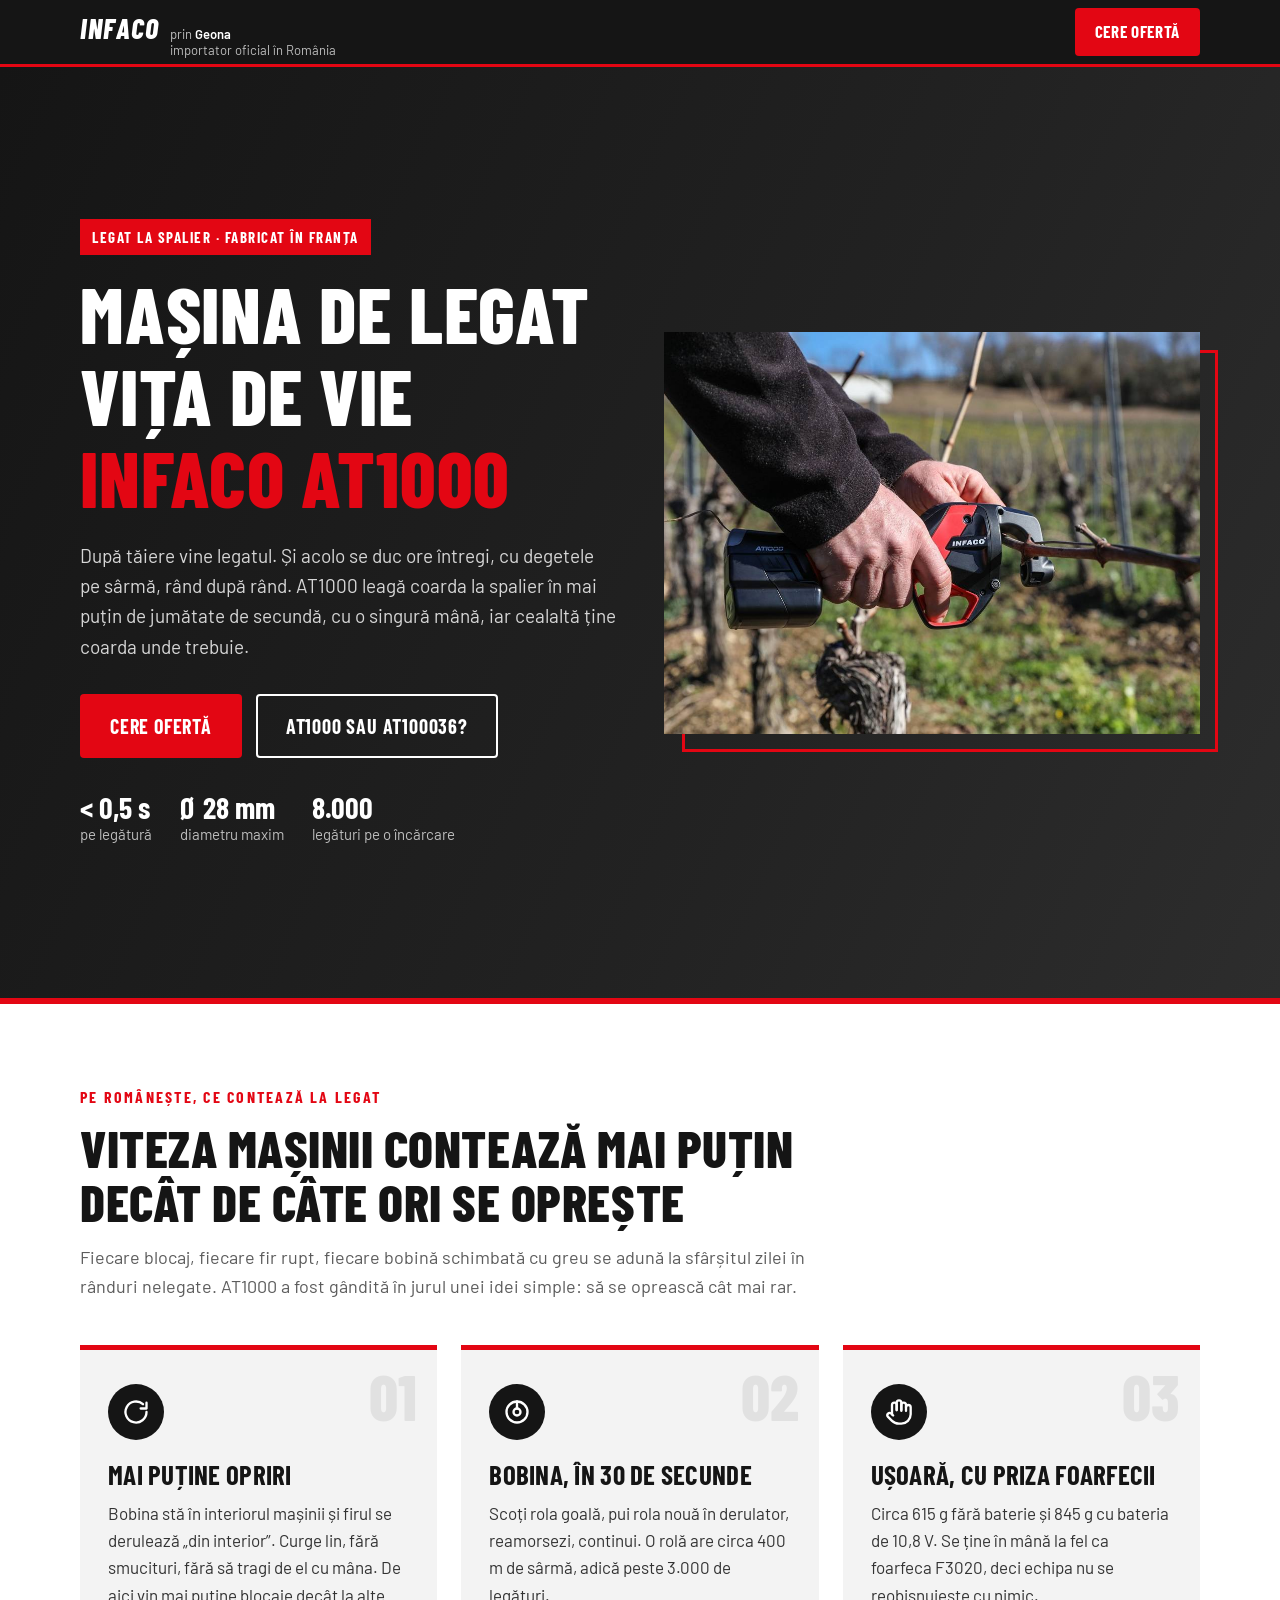
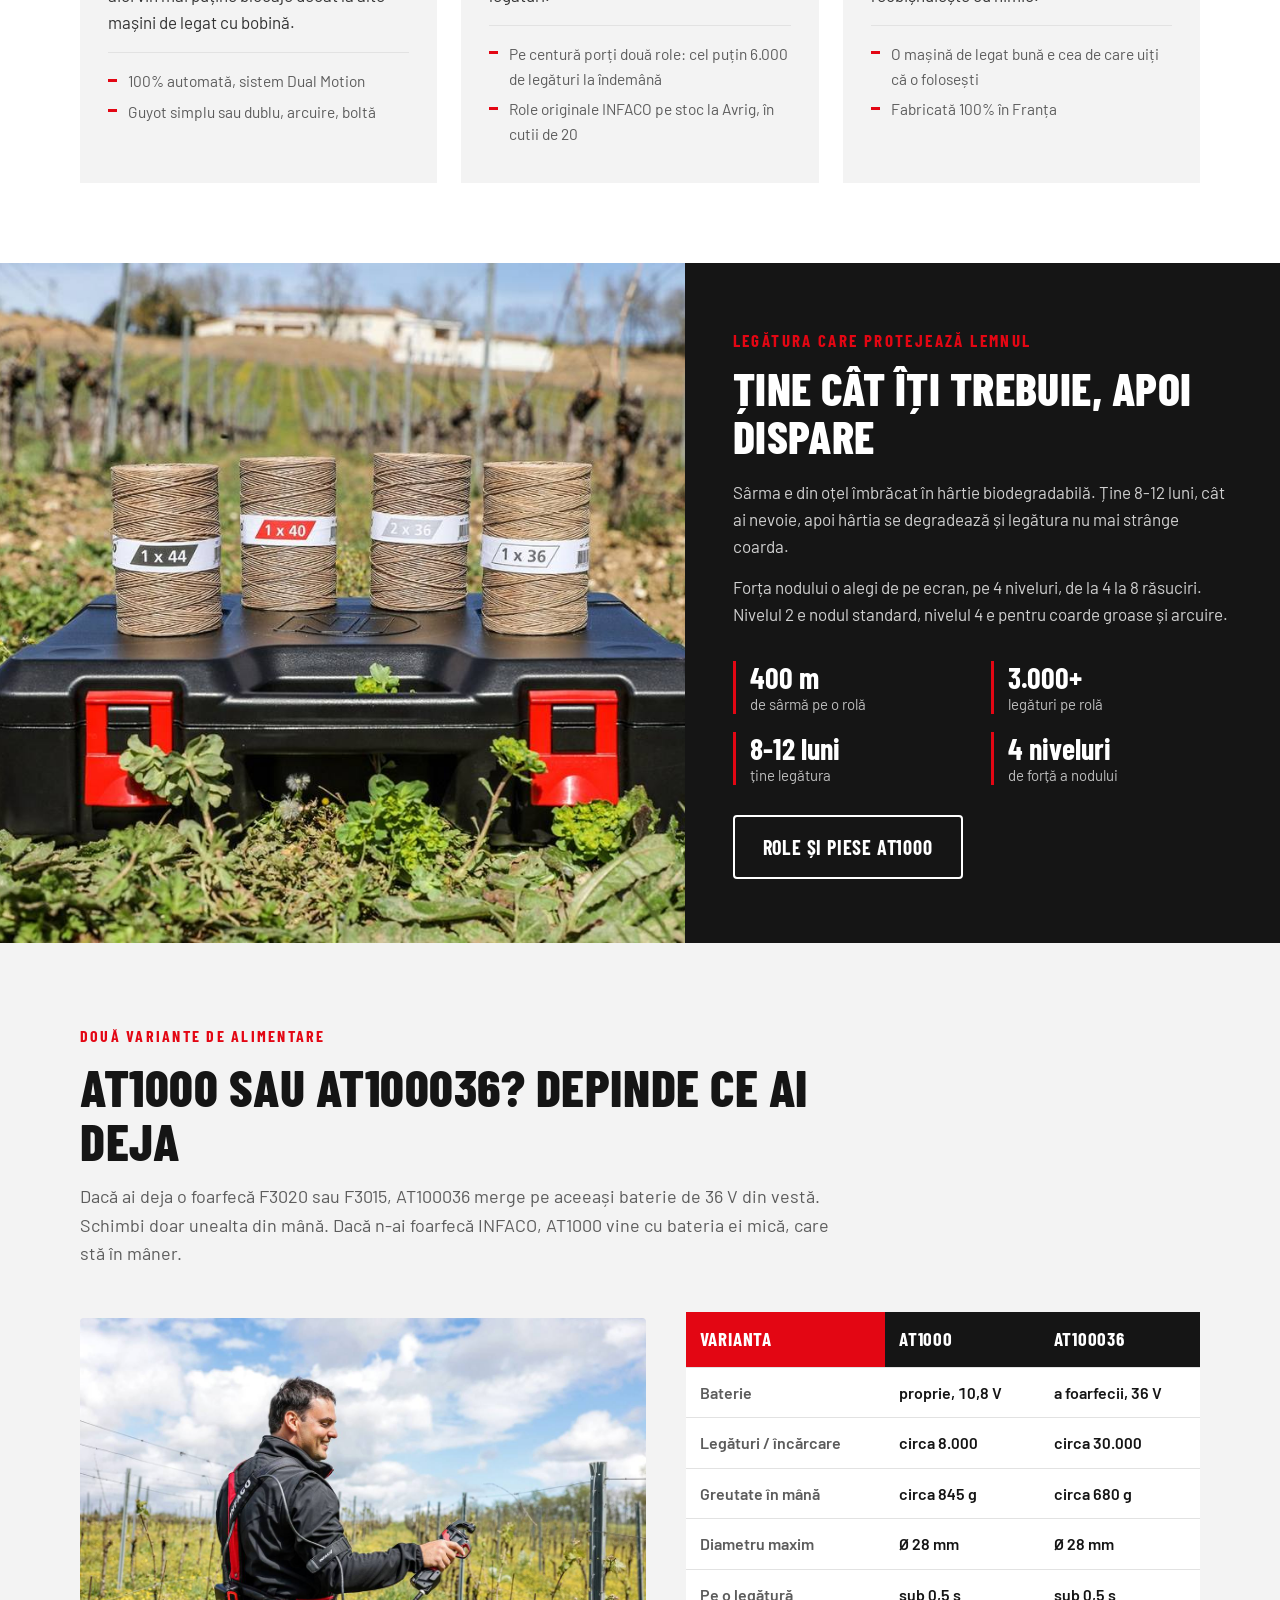
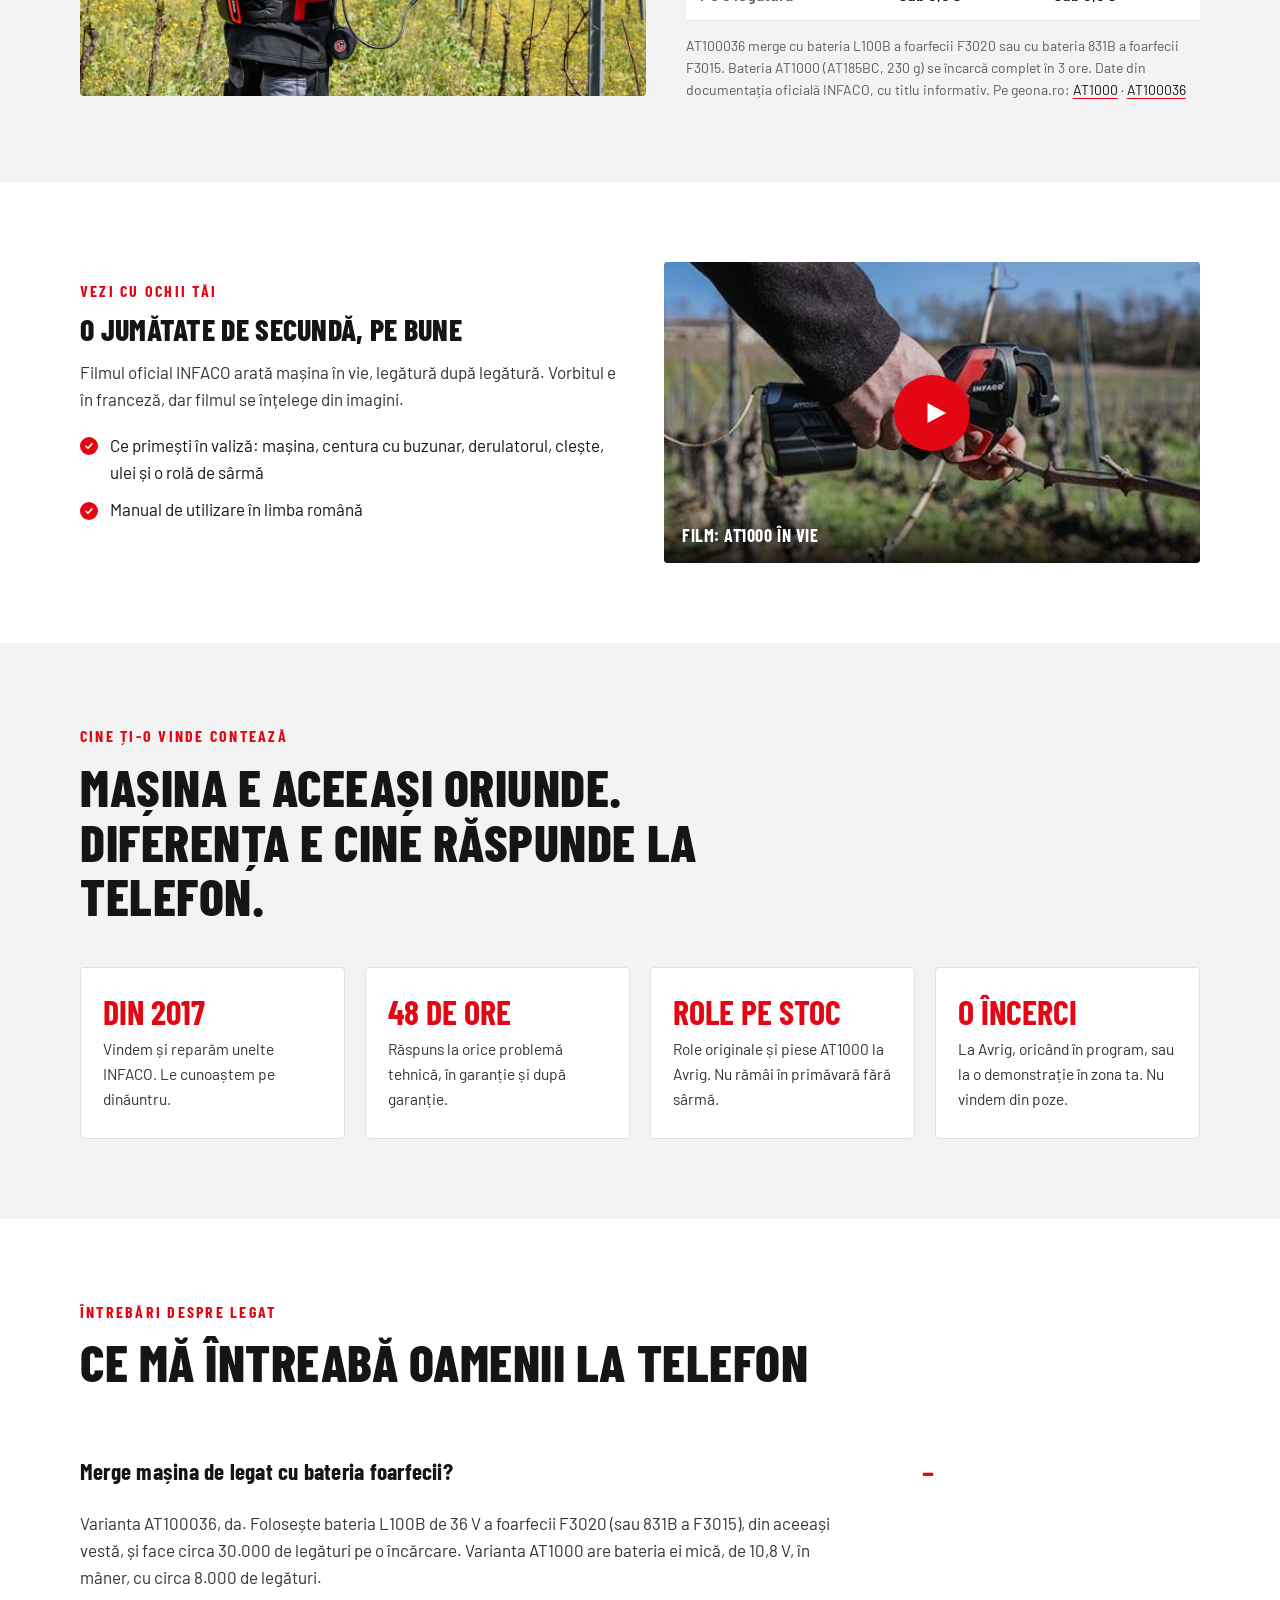
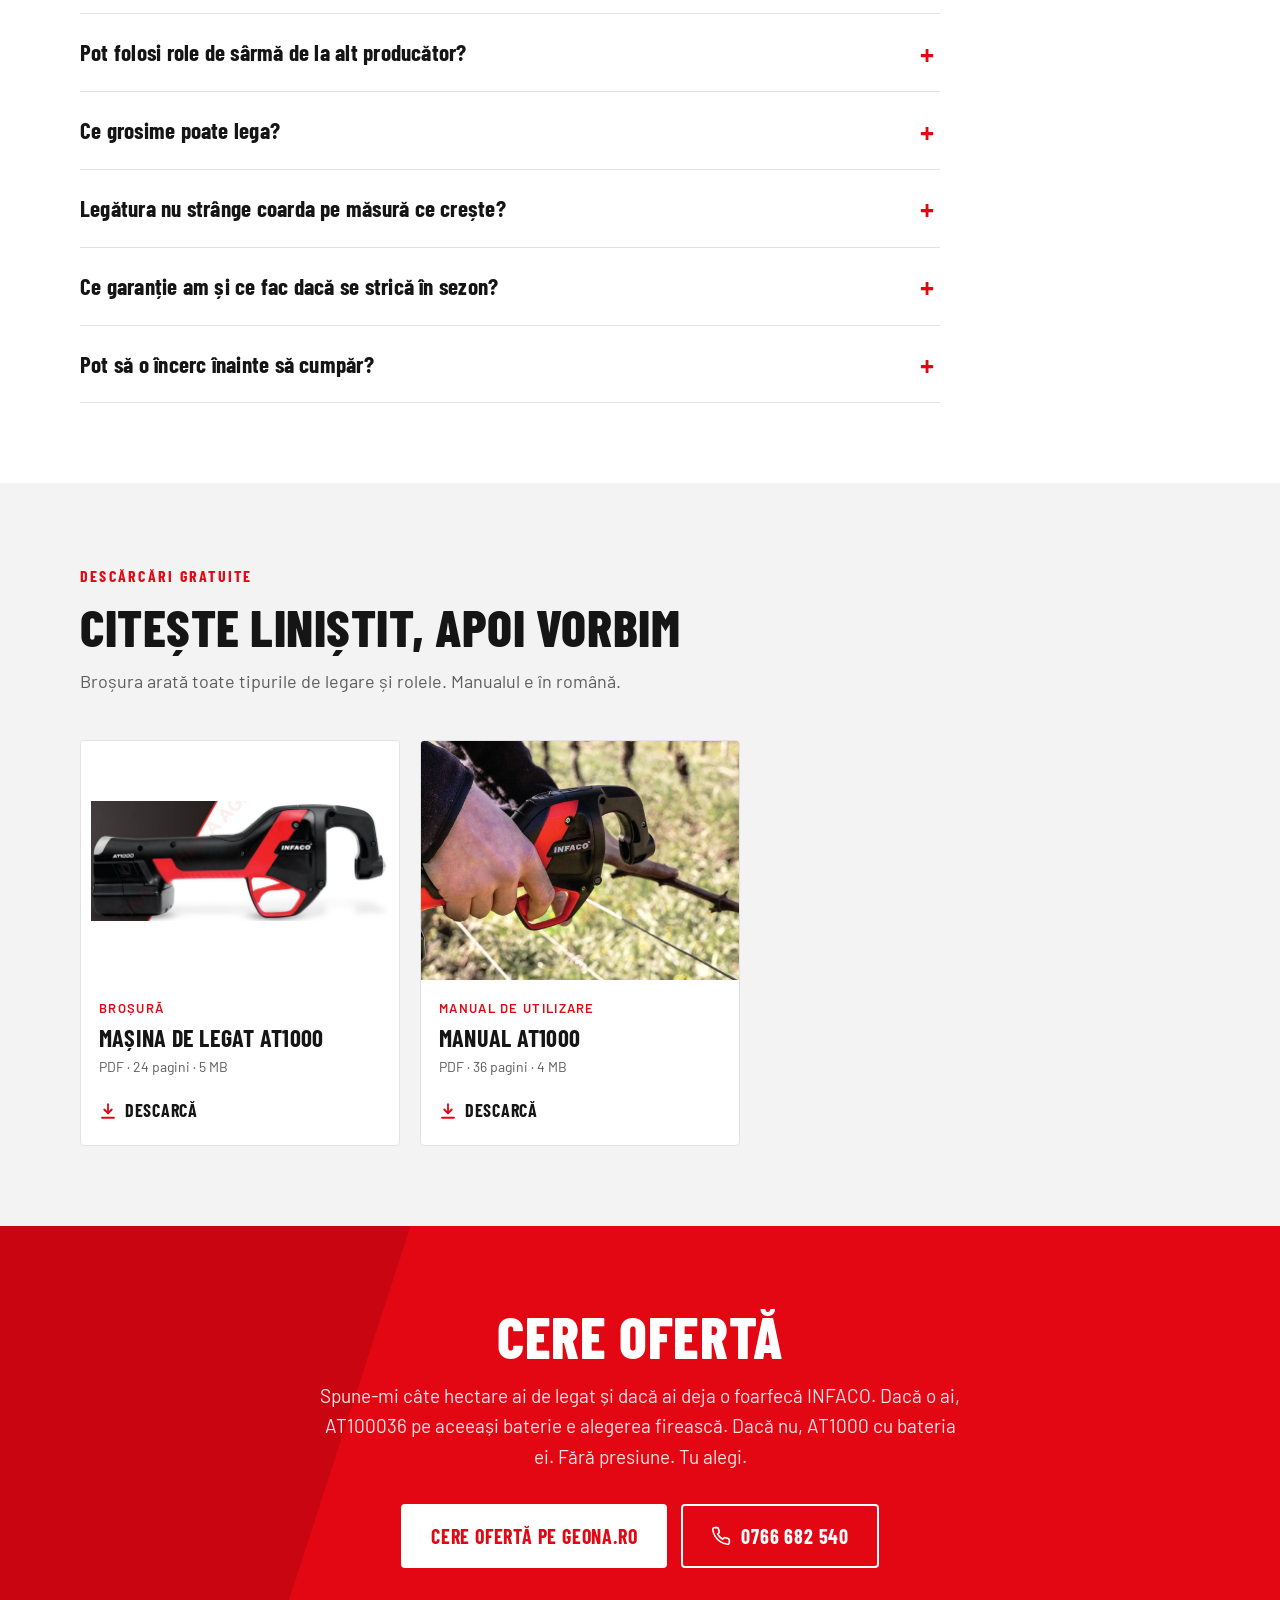
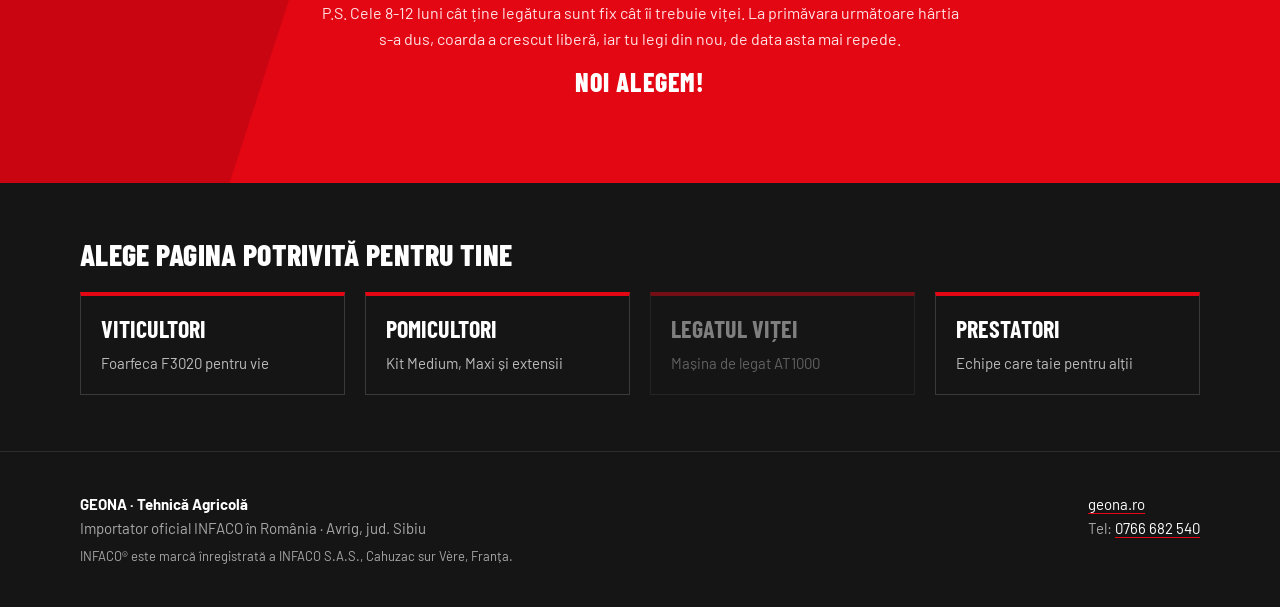
==== legat-vita/index.html @ 4494a237 "Adresa oficiala devine infaco.geona.ro (canonical, previzualizare Facebook, sitemap) Co-Authored-By:" ====
<!DOCTYPE html>
<html lang="ro">
<head>
  <meta charset="UTF-8">
  <meta name="viewport" content="width=device-width, initial-scale=1">
  <title>Mașină de legat vița de vie INFACO AT1000 și AT100036 | Geona</title>
  <meta name="description" content="Mașina de legat vița de vie INFACO AT1000: sub o jumătate de secundă pe legătură, coarde până la 28 mm, 8.000 de legături pe o încărcare. Role pe stoc.">
  <link rel="canonical" href="https://infaco.geona.ro/legat-vita/">

  <meta property="og:type" content="website">
  <meta property="og:locale" content="ro_RO">
  <meta property="og:site_name" content="INFACO prin Geona">
  <meta property="og:title" content="Mașina de legat vița de vie INFACO AT1000">
  <meta property="og:description" content="Legi coarda la spalier în sub o jumătate de secundă, cu o singură mână. Varianta AT100036 merge pe bateria foarfecii F3020.">
  <meta property="og:url" content="https://infaco.geona.ro/legat-vita/">
  <meta property="og:image" content="https://infaco.geona.ro/img/og-legat-vita.jpg">
  <meta property="og:image:width" content="1200">
  <meta property="og:image:height" content="630">
  <meta name="twitter:card" content="summary_large_image">

  <link rel="icon" href="data:image/svg+xml,%3Csvg xmlns='http://www.w3.org/2000/svg' viewBox='0 0 64 64'%3E%3Crect width='64' height='64' rx='10' fill='%23E30613'/%3E%3Ctext x='32' y='46' font-size='40' font-family='Arial' font-weight='bold' fill='white' text-anchor='middle'%3EG%3C/text%3E%3C/svg%3E">
  <link rel="preconnect" href="https://fonts.googleapis.com">
  <link rel="preconnect" href="https://fonts.gstatic.com" crossorigin>
  <link href="https://fonts.googleapis.com/css2?family=Barlow:wght@400;500;600&family=Barlow+Condensed:wght@600;700;800&display=swap" rel="stylesheet">
  <link rel="stylesheet" href="../css/stil.css">
</head>
<body>

  <header class="antet">
    <div class="container">
      <a class="logo" href="https://geona.ro/?utm_source=landing-infaco&amp;utm_medium=referral&amp;utm_campaign=legat-vita" aria-label="Geona, importator oficial INFACO">
        <span class="logo-infaco">INFACO</span>
        <span class="logo-dealer">prin <strong>Geona</strong><br>importator oficial în România</span>
      </a>
      <a class="btn btn-rosu" href="#oferta">Cere ofertă</a>
    </div>
  </header>

  <main>
    <!-- HERO -->
    <section class="hero">
      <div class="container">
        <div>
          <span class="eticheta">Legat la spalier · Fabricat în Franța</span>
          <h1>Mașina de legat vița de vie <span>INFACO AT1000</span></h1>
          <p class="lead">După tăiere vine legatul. Și acolo se duc ore întregi, cu degetele pe sârmă, rând după rând. AT1000 leagă coarda la spalier în mai puțin de jumătate de secundă, cu o singură mână, iar cealaltă ține coarda unde trebuie.</p>
          <div class="butoane">
            <a class="btn btn-rosu" href="#oferta">Cere ofertă</a>
            <a class="btn btn-contur" href="#variante">AT1000 sau AT100036?</a>
          </div>
          <div class="hero-fapte">
            <div><b>&lt; 0,5 s</b>pe legătură</div>
            <div><b>Ø 28 mm</b>diametru maxim</div>
            <div><b>8.000</b>legături pe o încărcare</div>
          </div>
        </div>
        <div class="hero-poza">
          <img src="../img/legat-coarda.jpg" width="1200" height="800" alt="Viticultor legând coarda la spalier cu mașina de legat INFACO AT1000" fetchpriority="high" style="object-position: center;">
        </div>
      </div>
    </section>

    <!-- 3 MOTIVE -->
    <section class="avantaje">
      <div class="container">
        <div class="titlu-sectiune">
          <span class="supratitlu">Pe românește, ce contează la legat</span>
          <h2>Viteza mașinii contează mai puțin decât de câte ori se oprește</h2>
          <p>Fiecare blocaj, fiecare fir rupt, fiecare bobină schimbată cu greu se adună la sfârșitul zilei în rânduri nelegate. AT1000 a fost gândită în jurul unei idei simple: să se oprească cât mai rar.</p>
        </div>

        <div class="grila-avantaje">
          <article class="avantaj">
            <span class="nr">01</span>
            <div class="icon" aria-hidden="true">
              <svg viewBox="0 0 24 24" fill="none" stroke="currentColor" stroke-width="2" stroke-linecap="round" stroke-linejoin="round"><path d="M21 12a9 9 0 1 1-3-6.7"/><path d="M21 4v5h-5"/></svg>
            </div>
            <h3>Mai puține opriri</h3>
            <p>Bobina stă în interiorul mașinii și firul se derulează „din interior”. Curge lin, fără smucituri, fără să tragi de el cu mâna. De aici vin mai puține blocaje decât la alte mașini de legat cu bobină.</p>
            <ul>
              <li>100% automată, sistem Dual Motion</li>
              <li>Guyot simplu sau dublu, arcuire, boltă</li>
            </ul>
          </article>

          <article class="avantaj">
            <span class="nr">02</span>
            <div class="icon" aria-hidden="true">
              <svg viewBox="0 0 24 24" fill="none" stroke="currentColor" stroke-width="2" stroke-linecap="round" stroke-linejoin="round"><circle cx="12" cy="12" r="9"/><circle cx="12" cy="12" r="3"/><path d="M12 3v6"/></svg>
            </div>
            <h3>Bobina, în 30 de secunde</h3>
            <p>Scoți rola goală, pui rola nouă în derulator, reamorsezi, continui. O rolă are circa 400 m de sârmă, adică peste 3.000 de legături.</p>
            <ul>
              <li>Pe centură porți două role: cel puțin 6.000 de legături la îndemână</li>
              <li>Role originale INFACO pe stoc la Avrig, în cutii de 20</li>
            </ul>
          </article>

          <article class="avantaj">
            <span class="nr">03</span>
            <div class="icon" aria-hidden="true">
              <svg viewBox="0 0 24 24" fill="none" stroke="currentColor" stroke-width="2" stroke-linecap="round" stroke-linejoin="round"><path d="M18 11V6a2 2 0 0 0-4 0v5"/><path d="M14 10V4a2 2 0 0 0-4 0v6"/><path d="M10 10.5V6a2 2 0 0 0-4 0v8"/><path d="M18 8a2 2 0 1 1 4 0v6a8 8 0 0 1-8 8h-2c-2.8 0-4.5-.9-6-2.4l-3.6-3.6a2 2 0 0 1 2.8-2.8L7 15"/></svg>
            </div>
            <h3>Ușoară, cu priza foarfecii</h3>
            <p>Circa 615 g fără baterie și 845 g cu bateria de 10,8 V. Se ține în mână la fel ca foarfeca F3020, deci echipa nu se reobișnuiește cu nimic.</p>
            <ul>
              <li>O mașină de legat bună e cea de care uiți că o folosești</li>
              <li>Fabricată 100% în Franța</li>
            </ul>
          </article>
        </div>
      </div>
    </section>

    <!-- FOTO: LEGĂTURA -->
    <section class="banda-foto" aria-label="Legătura AT1000">
      <div class="grid">
        <div class="foto">
          <img src="../img/at1000-valiza-role.jpg" width="1200" height="800" alt="Valiza AT1000 cu role de sârmă INFACO, în vie" loading="lazy">
        </div>
        <div class="text">
          <span class="supratitlu">Legătura care protejează lemnul</span>
          <h2>Ține cât îți trebuie, apoi dispare</h2>
          <p>Sârma e din oțel îmbrăcat în hârtie biodegradabilă. Ține 8-12 luni, cât ai nevoie, apoi hârtia se degradează și legătura nu mai strânge coarda.</p>
          <p>Forța nodului o alegi de pe ecran, pe 4 niveluri, de la 4 la 8 răsuciri. Nivelul 2 e nodul standard, nivelul 4 e pentru coarde groase și arcuire.</p>
          <div class="cifre">
            <div><b>400 m</b>de sârmă pe o rolă</div>
            <div><b>3.000+</b>legături pe rolă</div>
            <div><b>8-12 luni</b>ține legătura</div>
            <div><b>4 niveluri</b>de forță a nodului</div>
          </div>
          <div><a class="btn btn-contur" href="https://geona.ro/categorie-produs/piese-de-schimb/at1000/?utm_source=landing-infaco&amp;utm_medium=referral&amp;utm_campaign=legat-vita" target="_blank" rel="noopener">Role și piese AT1000</a></div>
        </div>
      </div>
    </section>

    <!-- DOUĂ VARIANTE -->
    <section class="kituri" id="variante">
      <div class="container">
        <div class="titlu-sectiune">
          <span class="supratitlu">Două variante de alimentare</span>
          <h2>AT1000 sau AT100036? Depinde ce ai deja</h2>
          <p>Dacă ai deja o foarfecă F3020 sau F3015, AT100036 merge pe aceeași baterie de 36 V din vestă. Schimbi doar unealta din mână. Dacă n-ai foarfecă INFACO, AT1000 vine cu bateria ei mică, care stă în mâner.</p>
        </div>
        <div class="kituri-grid">
          <img src="../img/at100036-vesta.jpg" width="1200" height="800" alt="Viticultor cu mașina de legat AT100036 alimentată din bateria purtată în vestă" loading="lazy">
          <div>
            <div class="tabel-wrap">
              <table>
                <thead>
                  <tr><th scope="col">Varianta</th><th scope="col">AT1000</th><th scope="col">AT100036</th></tr>
                </thead>
                <tbody>
                  <tr><th scope="row">Baterie</th><td>proprie, 10,8 V</td><td>a foarfecii, 36 V</td></tr>
                  <tr><th scope="row">Legături / încărcare</th><td>circa 8.000</td><td>circa 30.000</td></tr>
                  <tr><th scope="row">Greutate în mână</th><td>circa 845 g</td><td>circa 680 g</td></tr>
                  <tr><th scope="row">Diametru maxim</th><td>Ø 28 mm</td><td>Ø 28 mm</td></tr>
                  <tr><th scope="row">Pe o legătură</th><td>sub 0,5 s</td><td>sub 0,5 s</td></tr>
                </tbody>
              </table>
            </div>
            <p class="nota">AT100036 merge cu bateria L100B a foarfecii F3020 sau cu bateria 831B a foarfecii F3015. Bateria AT1000 (AT185BC, 230 g) se încarcă complet în 3 ore. Date din documentația oficială INFACO, cu titlu informativ.
              Pe geona.ro: <a href="https://geona.ro/produs/unealta-de-legat-infaco-v12-at1000/?utm_source=landing-infaco&amp;utm_medium=referral&amp;utm_campaign=legat-vita" target="_blank" rel="noopener">AT1000</a> ·
              <a href="https://geona.ro/produs/masina-de-legat-infaco-at100036-pe-bateria-foarfecii-36-v-at100036/?utm_source=landing-infaco&amp;utm_medium=referral&amp;utm_campaign=legat-vita" target="_blank" rel="noopener">AT100036</a></p>
          </div>
        </div>
      </div>
    </section>

    <!-- FILM + ECRAN -->
    <section>
      <div class="container doua-col">
        <div>
          <span class="supratitlu-rosu">Vezi cu ochii tăi</span>
          <h3>O jumătate de secundă, pe bune</h3>
          <p>Filmul oficial INFACO arată mașina în vie, legătură după legătură. Vorbitul e în franceză, dar filmul se înțelege din imagini.</p>
          <ul class="lista-bife">
            <li>Ce primești în valiză: mașina, centura cu buzunar, derulatorul, clește, ulei și o rolă de sârmă</li>
            <li>Manual de utilizare în limba română</li>
          </ul>
        </div>
        <a class="video" href="https://www.youtube.com/watch?v=yzOjEmRQm_I" target="_blank" rel="noopener">
          <img src="../img/video-at1000.jpg" width="480" height="360" alt="Film INFACO: mașina de legat AT1000 în lucru" loading="lazy">
          <span class="play" aria-hidden="true"><svg viewBox="0 0 24 24" fill="white"><path d="M6 4l15 8-15 8z"/></svg></span>
          <span class="eticheta-film">Film: AT1000 în vie</span>
        </a>
      </div>
    </section>

    <!-- DE CE GEONA -->
    <section class="fundal-gri">
      <div class="container">
        <div class="titlu-sectiune">
          <span class="supratitlu">Cine ți-o vinde contează</span>
          <h2>Mașina e aceeași oriunde. Diferența e cine răspunde la telefon.</h2>
        </div>
        <div class="grila-4">
          <div class="garantie"><b>Din 2017</b><p>Vindem și reparăm unelte INFACO. Le cunoaștem pe dinăuntru.</p></div>
          <div class="garantie"><b>48 de ore</b><p>Răspuns la orice problemă tehnică, în garanție și după garanție.</p></div>
          <div class="garantie"><b>Role pe stoc</b><p>Role originale și piese AT1000 la Avrig. Nu rămâi în primăvară fără sârmă.</p></div>
          <div class="garantie"><b>O încerci</b><p>La Avrig, oricând în program, sau la o demonstrație în zona ta. Nu vindem din poze.</p></div>
        </div>
      </div>
    </section>

    <!-- ÎNTREBĂRI -->
    <section>
      <div class="container">
        <div class="titlu-sectiune">
          <span class="supratitlu">Întrebări despre legat</span>
          <h2>Ce mă întreabă oamenii la telefon</h2>
        </div>
        <div class="faq">
          <details open>
            <summary>Merge mașina de legat cu bateria foarfecii?</summary>
            <p>Varianta AT100036, da. Folosește bateria L100B de 36 V a foarfecii F3020 (sau 831B a F3015), din aceeași vestă, și face circa 30.000 de legături pe o încărcare. Varianta AT1000 are bateria ei mică, de 10,8 V, în mâner, cu circa 8.000 de legături.</p>
          </details>
          <details>
            <summary>Pot folosi role de sârmă de la alt producător?</summary>
            <p>Tehnic intră, dar INFACO nu le recomandă: rup legăturile prematur și pot produce defecțiuni pe care garanția nu le acoperă. Rolele originale sunt pe stoc la noi, în cutii de 20.</p>
          </details>
          <details>
            <summary>Ce grosime poate lega?</summary>
            <p>Până la 28 mm în diametru. Pentru coarde groase și pentru arcuire alegi de pe ecran nivelul 4 al nodului, cu mai multe răsuciri.</p>
          </details>
          <details>
            <summary>Legătura nu strânge coarda pe măsură ce crește?</summary>
            <p>Sârma e îmbrăcată în hârtie biodegradabilă. Ține 8-12 luni, cât îți trebuie, apoi se degradează și nu mai ștrangulează coarda.</p>
          </details>
          <details>
            <summary>Ce garanție am și ce fac dacă se strică în sezon?</summary>
            <p>1 an standard, până la 3 sezoane dacă faci revizia anuală la noi. Garanția e valabilă în România. Dacă apare o problemă, ne suni și primești răspuns în maximum 48 de ore. Piesele uzuale sunt pe stoc la Avrig.</p>
          </details>
          <details>
            <summary>Pot să o încerc înainte să cumpăr?</summary>
            <p>Da. La punctul nostru de lucru din Avrig sau la o demonstrație în zona ta, când avem drum. Sună și stabilim.</p>
          </details>
        </div>
      </div>
    </section>

    <!-- BROȘURI -->
    <section class="descarcari fundal-gri" id="brosuri">
      <div class="container">
        <div class="titlu-sectiune">
          <span class="supratitlu">Descărcări gratuite</span>
          <h2>Citește liniștit, apoi vorbim</h2>
          <p>Broșura arată toate tipurile de legare și rolele. Manualul e în română.</p>
        </div>
        <div class="descarcari-grid doua">
          <a class="doc" href="../brosuri/Brosura-AT1000-RO.pdf" download>
            <div class="coperta contain"><img src="../img/at1000-produs.jpg" width="1200" height="483" alt="" loading="lazy"></div>
            <div class="info">
              <span class="tip">Broșură</span>
              <h3>Mașina de legat AT1000</h3>
              <span class="meta">PDF · 24 pagini · 5 MB</span>
              <span class="descarca"><svg viewBox="0 0 24 24" fill="none" stroke="currentColor" stroke-width="2.4" stroke-linecap="round" stroke-linejoin="round"><path d="M12 3v12"/><path d="M7 10l5 5 5-5"/><path d="M4 21h16"/></svg>Descarcă</span>
            </div>
          </a>
          <a class="doc" href="../brosuri/Manual-utilizare-AT1000-RO.pdf" download>
            <div class="coperta"><img src="../img/at1000-in-vie.jpg" width="1200" height="789" alt="" loading="lazy"></div>
            <div class="info">
              <span class="tip">Manual de utilizare</span>
              <h3>Manual AT1000</h3>
              <span class="meta">PDF · 36 pagini · 4 MB</span>
              <span class="descarca"><svg viewBox="0 0 24 24" fill="none" stroke="currentColor" stroke-width="2.4" stroke-linecap="round" stroke-linejoin="round"><path d="M12 3v12"/><path d="M7 10l5 5 5-5"/><path d="M4 21h16"/></svg>Descarcă</span>
            </div>
          </a>
        </div>
      </div>
    </section>

    <!-- CERE OFERTĂ -->
    <section class="oferta" id="oferta">
      <div class="container">
        <h2>Cere ofertă</h2>
        <p>Spune-mi câte hectare ai de legat și dacă ai deja o foarfecă INFACO. Dacă o ai, AT100036 pe aceeași baterie e alegerea firească. Dacă nu, AT1000 cu bateria ei. Fără presiune. Tu alegi.</p>
        <div class="butoane">
          <a class="btn btn-alb" href="https://geona.ro/contact/?utm_source=landing-infaco&amp;utm_medium=referral&amp;utm_campaign=legat-vita" target="_blank" rel="noopener">Cere ofertă pe geona.ro</a>
          <a class="btn btn-contur" href="tel:+40766682540">
            <svg viewBox="0 0 24 24" fill="none" stroke="currentColor" stroke-width="2" stroke-linecap="round" stroke-linejoin="round" aria-hidden="true"><path d="M22 16.9v3a2 2 0 0 1-2.2 2 19.8 19.8 0 0 1-8.6-3.1 19.5 19.5 0 0 1-6-6A19.8 19.8 0 0 1 2.1 4.2 2 2 0 0 1 4.1 2h3a2 2 0 0 1 2 1.7c.1.9.4 1.8.7 2.7a2 2 0 0 1-.5 2.1L8 9.8a16 16 0 0 0 6 6l1.3-1.3a2 2 0 0 1 2.1-.4c.9.3 1.8.6 2.7.7a2 2 0 0 1 1.7 2z"/></svg>
            0766 682 540
          </a>
        </div>
        <p class="ps">P.S. Cele 8-12 luni cât ține legătura sunt fix cât îi trebuie viței. La primăvara următoare hârtia s-a dus, coarda a crescut liberă, iar tu legi din nou, de data asta mai repede.</p>
        <p class="semnatura">Noi alegem!</p>
      </div>
    </section>

    <nav class="pentru-cine" aria-label="Paginile INFACO prin Geona">
      <div class="container">
        <h2>Alege pagina potrivită pentru tine</h2>
        <div class="grila-4">
          <a href="../"><b>Viticultori</b><span>Foarfeca F3020 pentru vie</span></a>
          <a href="../pomicultori/"><b>Pomicultori</b><span>Kit Medium, Maxi și extensii</span></a>
          <a href="./" aria-current="page"><b>Legatul viței</b><span>Mașina de legat AT1000</span></a>
          <a href="../prestatori/"><b>Prestatori</b><span>Echipe care taie pentru alții</span></a>
        </div>
      </div>
    </nav>
  </main>

  <footer>
    <div class="container">
      <div>
        <strong>GEONA · Tehnică Agricolă</strong><br>
        Importator oficial INFACO în România · Avrig, jud. Sibiu
        <div class="mic">INFACO® este marcă înregistrată a INFACO S.A.S., Cahuzac sur Vère, Franța.</div>
      </div>
      <div>
        <a href="https://geona.ro/?utm_source=landing-infaco&amp;utm_medium=referral&amp;utm_campaign=legat-vita" target="_blank" rel="noopener">geona.ro</a><br>
        Tel: <a href="tel:+40766682540">0766 682 540</a>
      </div>
    </div>
  </footer>

</body>
</html>
---- css/stil.css ----
/* Stilul comun al paginilor INFACO prin Geona.
   Pornit din Pagina-INFACO-Geona.html (26 sept 2026); o singură rețetă pentru toate paginile. */

:root {
  --rosu: #E30613;
  --rosu-inchis: #B8000C;
  --negru: #151515;
  --negru-2: #222222;
  --gri: #5c5c5c;
  --gri-deschis: #f3f3f3;
  --linie: #e2e2e2;
  --alb: #ffffff;
  --max: 1160px;
}

* { box-sizing: border-box; margin: 0; padding: 0; }
html { scroll-behavior: smooth; }
body {
  font-family: "Barlow", system-ui, -apple-system, "Segoe UI", Roboto, Arial, sans-serif;
  font-size: 17px;
  line-height: 1.6;
  color: var(--negru);
  background: var(--alb);
  -webkit-font-smoothing: antialiased;
}
img { display: block; max-width: 100%; height: auto; }
a { color: inherit; }
h1, h2, h3 {
  font-family: "Barlow Condensed", "Arial Narrow", Arial, sans-serif;
  line-height: 1.05;
  text-transform: uppercase;
  letter-spacing: 0.01em;
}
.container { width: 100%; max-width: var(--max); margin: 0 auto; padding: 0 20px; }

/* ---------- Butoane ---------- */
.btn {
  display: inline-flex; align-items: center; justify-content: center; gap: 10px;
  min-height: 52px; padding: 14px 28px;
  font-family: "Barlow Condensed", Arial, sans-serif;
  font-weight: 700; font-size: 20px; letter-spacing: 0.04em; text-transform: uppercase;
  text-decoration: none; border-radius: 4px; border: 2px solid transparent;
  transition: background .2s, color .2s, border-color .2s, transform .2s;
  cursor: pointer; text-align: center;
}
.btn:hover { transform: translateY(-1px); }
.btn-rosu { background: var(--rosu); color: var(--alb); }
.btn-rosu:hover { background: var(--rosu-inchis); }
.btn-contur { border-color: currentColor; color: var(--alb); background: transparent; }
.btn-contur:hover { background: var(--alb); color: var(--negru); border-color: var(--alb); }
.btn-contur-negru { border-color: var(--negru); color: var(--negru); background: transparent; }
.btn-contur-negru:hover { background: var(--negru); color: var(--alb); }
.btn svg { width: 20px; height: 20px; flex: none; }

/* ---------- Antet ---------- */
.antet {
  position: sticky; top: 0; z-index: 50;
  background: var(--negru); color: var(--alb);
  border-bottom: 3px solid var(--rosu);
}
.antet .container { display: flex; align-items: center; justify-content: space-between; gap: 12px; min-height: 64px; }
.logo { display: flex; align-items: baseline; gap: 10px; text-decoration: none; }
.logo-infaco {
  font-family: "Barlow Condensed", Arial, sans-serif; font-weight: 800; font-style: italic;
  font-size: 28px; letter-spacing: 0.06em; color: var(--alb);
}
.logo-dealer { font-size: 13px; color: #bdbdbd; line-height: 1.2; }
.logo-dealer strong { color: var(--alb); font-weight: 600; }
.antet .btn { min-height: 42px; padding: 8px 18px; font-size: 17px; }

/* ---------- Hero ---------- */
.hero {
  position: relative; overflow: hidden;
  background: linear-gradient(115deg, var(--negru) 0%, var(--negru-2) 60%, #2d2d2d 100%);
  color: var(--alb); border-bottom: 6px solid var(--rosu);
}
.hero .container {
  display: grid; grid-template-columns: 1fr 1fr; align-items: center; gap: 48px;
  padding-top: 72px; padding-bottom: 72px;
}
.hero-poza { position: relative; }
.hero-poza::before {
  content: ""; position: absolute; inset: 18px -18px -18px 18px; border: 3px solid var(--rosu); z-index: 0;
}
.hero-poza img { position: relative; z-index: 1; width: 100%; aspect-ratio: 4 / 3; object-fit: cover; object-position: 30% center; }
.eticheta {
  display: inline-block; margin-bottom: 18px; padding: 6px 12px;
  background: var(--rosu); color: var(--alb);
  font-family: "Barlow Condensed", Arial, sans-serif; font-weight: 700; font-size: 15px;
  letter-spacing: 0.1em; text-transform: uppercase;
}
.hero h1 { font-size: clamp(44px, 6.4vw, 78px); font-weight: 800; }
.hero h1 span { color: var(--rosu); display: block; }
.hero p.lead { margin: 22px 0 32px; font-size: 19px; color: #d6d6d6; max-width: 32em; }
.hero .butoane { display: flex; flex-wrap: wrap; gap: 14px; }
.hero-fapte { display: flex; flex-wrap: wrap; gap: 10px 28px; margin-top: 34px; font-size: 15px; color: #bdbdbd; }
.hero-fapte b { display: block; font-family: "Barlow Condensed", Arial, sans-serif; font-size: 30px; color: var(--alb); line-height: 1; }

/* ---------- Secțiuni ---------- */
section { padding: 80px 0; }
.fundal-gri { background: var(--gri-deschis); }
.titlu-sectiune { margin-bottom: 44px; max-width: 760px; }
.titlu-sectiune .supratitlu {
  display: block; margin-bottom: 10px;
  font-family: "Barlow Condensed", Arial, sans-serif; font-weight: 700; font-size: 16px;
  letter-spacing: 0.14em; text-transform: uppercase; color: var(--rosu);
}
.titlu-sectiune h2 { font-size: clamp(34px, 4.6vw, 52px); font-weight: 800; }
.titlu-sectiune p { margin-top: 14px; color: var(--gri); font-size: 18px; }

/* ---------- Avantaje ---------- */
.avantaje { background: var(--alb); }
.grila-avantaje { display: grid; grid-template-columns: repeat(3, 1fr); gap: 24px; }
.avantaj {
  position: relative; padding: 34px 28px 30px;
  background: var(--gri-deschis); border-top: 5px solid var(--rosu);
}
.fundal-gri .avantaj { background: var(--alb); }
.avantaj .nr {
  position: absolute; top: 14px; right: 20px;
  font-family: "Barlow Condensed", Arial, sans-serif; font-weight: 800; font-size: 64px; line-height: 1;
  color: rgba(0,0,0,.07);
}
.avantaj .icon {
  width: 56px; height: 56px; margin-bottom: 20px;
  display: grid; place-items: center; background: var(--negru); color: var(--alb); border-radius: 50%;
}
.avantaj .icon svg { width: 28px; height: 28px; }
.avantaj h3 { font-size: 27px; font-weight: 700; margin-bottom: 12px; }
.avantaj p { color: #333; }
.avantaj ul { list-style: none; margin-top: 16px; padding-top: 16px; border-top: 1px solid var(--linie); }
.avantaj li { position: relative; padding-left: 20px; margin-bottom: 6px; font-size: 15.5px; color: var(--gri); }
.avantaj li::before { content: ""; position: absolute; left: 0; top: .62em; width: 9px; height: 3px; background: var(--rosu); }

/* ---------- Bandă foto ---------- */
.banda-foto { position: relative; padding: 0; background: var(--negru); color: var(--alb); }
.banda-foto .grid { display: grid; grid-template-columns: 1.15fr 1fr; align-items: stretch; }
.banda-foto.inversat .grid { grid-template-columns: 1fr 1.15fr; }
.banda-foto.inversat .foto { order: 2; }
.banda-foto .foto { min-height: 360px; }
.banda-foto .foto img { width: 100%; height: 100%; object-fit: cover; }
.banda-foto .text { padding: 64px 48px; display: flex; flex-direction: column; justify-content: center; }
.banda-foto .text .supratitlu { color: var(--rosu); font-family: "Barlow Condensed", Arial, sans-serif; font-weight: 700; letter-spacing: .14em; text-transform: uppercase; margin-bottom: 10px; }
.banda-foto h2 { font-size: clamp(32px, 4vw, 46px); font-weight: 800; margin-bottom: 18px; }
.banda-foto p { color: #d0d0d0; margin-bottom: 14px; }
.banda-foto .text a:not(.btn) { color: var(--alb); text-decoration-color: var(--rosu); text-underline-offset: 3px; }
.cifre { display: grid; grid-template-columns: repeat(2, 1fr); gap: 18px; margin: 18px 0 30px; }
.cifre div { border-left: 3px solid var(--rosu); padding-left: 14px; font-size: 15px; color: #bdbdbd; line-height: 1.35; }
.cifre b { display: block; font-family: "Barlow Condensed", Arial, sans-serif; font-size: 30px; color: var(--alb); line-height: 1.1; }

/* ---------- Kituri / tabel ---------- */
.kituri { background: var(--gri-deschis); }
.kituri-grid { display: grid; grid-template-columns: 1.1fr 1fr; gap: 40px; align-items: center; }
.kituri-grid img { width: 100%; border-radius: 4px; }
.kituri-grid > * { min-width: 0; }
.tabel-wrap { overflow-x: auto; -webkit-overflow-scrolling: touch; }
table { width: 100%; border-collapse: collapse; background: var(--alb); font-size: 16px; }
th, td { padding: 12px 14px; text-align: left; border-bottom: 1px solid var(--linie); white-space: nowrap; }
thead th { background: var(--negru); color: var(--alb); font-family: "Barlow Condensed", Arial, sans-serif; font-size: 19px; letter-spacing: .04em; text-transform: uppercase; }
thead th:first-child { background: var(--rosu); }
tbody th { font-weight: 600; color: var(--gri); }
td { font-variant-numeric: tabular-nums; font-weight: 600; }
.nota { margin-top: 14px; font-size: 14px; color: var(--gri); }
.nota a { color: var(--negru); text-decoration-color: var(--rosu); text-underline-offset: 3px; }

/* ---------- Text + poză (secțiuni albe) ---------- */
.doua-col { display: grid; grid-template-columns: 1fr 1fr; gap: 48px; align-items: center; }
.doua-col > * { min-width: 0; }
.doua-col img { width: 100%; border-radius: 4px; }
.doua-col p { margin-bottom: 14px; color: #333; }
.doua-col h3 { font-size: 30px; font-weight: 800; margin-bottom: 14px; }
.supratitlu-rosu {
  display: block; margin-bottom: 10px;
  font-family: "Barlow Condensed", Arial, sans-serif; font-weight: 700; font-size: 16px;
  letter-spacing: .14em; text-transform: uppercase; color: var(--rosu);
}
.doua-col + .doua-col { margin-top: 64px; }
.doua-col.inversat > :first-child { order: 2; }
.lista-bife { list-style: none; margin: 18px 0 24px; }
.lista-bife li { position: relative; padding-left: 30px; margin-bottom: 10px; }
.lista-bife li::before {
  content: ""; position: absolute; left: 0; top: .35em; width: 18px; height: 18px; border-radius: 50%;
  background: var(--rosu) url("data:image/svg+xml,%3Csvg xmlns='http://www.w3.org/2000/svg' viewBox='0 0 24 24' fill='none' stroke='white' stroke-width='3.2' stroke-linecap='round' stroke-linejoin='round'%3E%3Cpath d='M6 12.5l4 4 8-9'/%3E%3C/svg%3E") center / 12px no-repeat;
}
.lista-bife a { text-decoration-color: var(--rosu); text-underline-offset: 3px; }

/* ---------- Film YouTube (poză + buton Play; se deschide pe YouTube, fără cookie-uri pe pagină) ---------- */
.video {
  position: relative; display: block; overflow: hidden; border-radius: 4px; background: var(--negru);
  text-decoration: none; color: var(--alb);
}
.video img { width: 100%; aspect-ratio: 16 / 9; object-fit: cover; opacity: .82; transition: opacity .2s, transform .3s; }
.video:hover img { opacity: 1; transform: scale(1.02); }
.video .play {
  position: absolute; left: 50%; top: 50%; width: 76px; height: 76px; margin: -38px 0 0 -38px;
  display: grid; place-items: center; border-radius: 50%; background: var(--rosu);
  box-shadow: 0 8px 24px rgba(0,0,0,.35);
}
.video .play svg { width: 30px; height: 30px; margin-left: 5px; }
.video .eticheta-film {
  position: absolute; left: 0; right: 0; bottom: 0; padding: 14px 18px;
  background: linear-gradient(transparent, rgba(0,0,0,.8));
  font-family: "Barlow Condensed", Arial, sans-serif; font-weight: 700; font-size: 18px; letter-spacing: .03em; text-transform: uppercase;
}

/* ---------- De ce Geona ---------- */
.grila-4 { display: grid; grid-template-columns: repeat(4, 1fr); gap: 20px; }
.garantie { padding: 26px 22px; background: var(--alb); border: 1px solid var(--linie); border-radius: 4px; }
.garantie b { display: block; font-family: "Barlow Condensed", Arial, sans-serif; font-size: 34px; color: var(--rosu); line-height: 1.05; margin-bottom: 8px; text-transform: uppercase; }
.garantie p { font-size: 15.5px; color: #333; }

/* ---------- Întrebări frecvente ---------- */
.faq { max-width: 860px; }
.faq details { border-bottom: 1px solid var(--linie); }
.faq summary {
  list-style: none; cursor: pointer; position: relative; padding: 20px 44px 20px 0;
  font-family: "Barlow Condensed", Arial, sans-serif; font-weight: 700; font-size: 23px; letter-spacing: .01em;
}
.faq summary::-webkit-details-marker { display: none; }
.faq summary::after {
  content: "+"; position: absolute; right: 6px; top: 50%; transform: translateY(-50%);
  font-size: 32px; font-weight: 600; color: var(--rosu); line-height: 1;
}
.faq details[open] summary::after { content: "–"; }
.faq details p { padding: 0 0 22px; color: #333; max-width: 46em; }
.faq details p a { text-decoration-color: var(--rosu); text-underline-offset: 3px; }

/* ---------- Descărcări ---------- */
.descarcari-grid { display: grid; grid-template-columns: repeat(4, 1fr); gap: 20px; }
.descarcari-grid.doua { grid-template-columns: repeat(2, minmax(0, 320px)); }
.doc {
  display: flex; flex-direction: column; text-decoration: none; color: var(--negru);
  background: var(--alb); border: 1px solid var(--linie); border-radius: 4px; overflow: hidden;
  transition: border-color .2s, box-shadow .2s, transform .2s;
}
.doc:hover { border-color: var(--rosu); box-shadow: 0 10px 28px rgba(0,0,0,.08); transform: translateY(-2px); }
.doc .coperta { aspect-ratio: 4 / 3; background: var(--negru); overflow: hidden; }
.doc .coperta img { width: 100%; height: 100%; object-fit: cover; }
.doc .coperta.contain img { object-fit: contain; background: var(--alb); padding: 10px; }
.doc .info { padding: 18px 18px 20px; display: flex; flex-direction: column; gap: 6px; flex: 1; }
.doc .tip { font-size: 13px; font-weight: 600; letter-spacing: .1em; text-transform: uppercase; color: var(--rosu); }
.doc h3 { font-size: 24px; font-weight: 700; }
.doc .meta { font-size: 14px; color: var(--gri); }
.doc .descarca {
  margin-top: auto; padding-top: 12px; display: inline-flex; align-items: center; gap: 8px;
  font-family: "Barlow Condensed", Arial, sans-serif; font-weight: 700; font-size: 18px; text-transform: uppercase; letter-spacing: .04em;
}
.doc .descarca svg { width: 18px; height: 18px; color: var(--rosu); }

/* ---------- Ofertă ---------- */
.oferta {
  background: var(--rosu); color: var(--alb); text-align: center; position: relative; overflow: hidden;
}
.oferta::before {
  content: ""; position: absolute; inset: 0 auto 0 -20%; width: 45%;
  background: rgba(0,0,0,.12); transform: skewX(-18deg);
}
.oferta .container { position: relative; }
.oferta h2 { font-size: clamp(36px, 5vw, 58px); font-weight: 800; margin-bottom: 14px; }
.oferta p { max-width: 640px; margin: 0 auto 32px; font-size: 19px; color: #ffe3e5; }
.oferta .butoane { display: flex; flex-wrap: wrap; justify-content: center; gap: 14px; }
.oferta .btn-alb { background: var(--alb); color: var(--rosu); }
.oferta .btn-alb:hover { background: var(--negru); color: var(--alb); }
.oferta p.ps { margin: 32px auto 0; font-size: 16px; }
.oferta p.semnatura { margin: 10px auto 0; font-family: "Barlow Condensed", Arial, sans-serif; font-weight: 800; font-size: 26px; letter-spacing: .04em; text-transform: uppercase; color: var(--alb); }
.oferta .linkuri-produs { margin: 26px auto 0; font-size: 16px; color: #ffe3e5; }
.oferta .linkuri-produs a { color: var(--alb); text-underline-offset: 3px; }

/* ---------- Pentru cine (legături între pagini) ---------- */
.pentru-cine { background: var(--negru); color: var(--alb); padding: 56px 0; }
.pentru-cine h2 { font-size: 30px; font-weight: 800; margin-bottom: 22px; }
.pentru-cine .grila-4 a {
  display: block; padding: 20px 20px 18px; border: 1px solid #3a3a3a; border-top: 4px solid var(--rosu);
  text-decoration: none; transition: background .2s, border-color .2s;
}
.pentru-cine .grila-4 a:hover { background: #222; border-color: #555; border-top-color: var(--rosu); }
.pentru-cine .grila-4 a[aria-current="page"] { opacity: .45; pointer-events: none; }
.pentru-cine b { display: block; font-family: "Barlow Condensed", Arial, sans-serif; font-size: 24px; text-transform: uppercase; line-height: 1.1; margin-bottom: 6px; }
.pentru-cine span { font-size: 15px; color: #bdbdbd; }

/* ---------- Subsol ---------- */
footer { background: var(--negru); color: #a9a9a9; padding: 40px 0; font-size: 15px; border-top: 1px solid #2c2c2c; }
footer .container { display: flex; flex-wrap: wrap; justify-content: space-between; gap: 18px; }
footer strong { color: var(--alb); }
footer a { color: var(--alb); text-decoration: none; border-bottom: 1px solid var(--rosu); }
footer .mic { font-size: 13px; margin-top: 6px; }

/* ---------- Responsive ---------- */
@media (max-width: 980px) {
  .grila-avantaje { grid-template-columns: 1fr; }
  .descarcari-grid { grid-template-columns: repeat(2, 1fr); }
  .kituri-grid, .doua-col { grid-template-columns: 1fr; }
  .banda-foto .grid, .banda-foto.inversat .grid { grid-template-columns: 1fr; }
  .banda-foto.inversat .foto { order: 0; }
  .doua-col.inversat > :first-child { order: 0; }
  .doua-col + .doua-col { margin-top: 48px; }
  .banda-foto .text { padding: 48px 20px; }
  .grila-4 { grid-template-columns: repeat(2, 1fr); }
}
@media (max-width: 760px) {
  body { font-size: 16px; }
  section { padding: 56px 0; }
  .hero .container { grid-template-columns: 1fr; gap: 36px; padding-top: 40px; padding-bottom: 48px; }
  .hero-poza::before { inset: 12px -8px -12px 8px; }
  .hero p.lead { font-size: 17px; }
  .hero .butoane .btn { flex: 1 1 100%; }
  .logo-dealer { display: none; }
  .titlu-sectiune { margin-bottom: 30px; }
  .oferta .btn { flex: 1 1 100%; }
  .faq summary { font-size: 20px; }
}
@media (max-width: 480px) {
  .descarcari-grid, .descarcari-grid.doua, .grila-4 { grid-template-columns: 1fr; }
  .cifre { grid-template-columns: 1fr 1fr; gap: 14px; }
  .cifre b { font-size: 26px; }
  th, td { padding: 10px 8px; font-size: 15px; white-space: normal; }
}
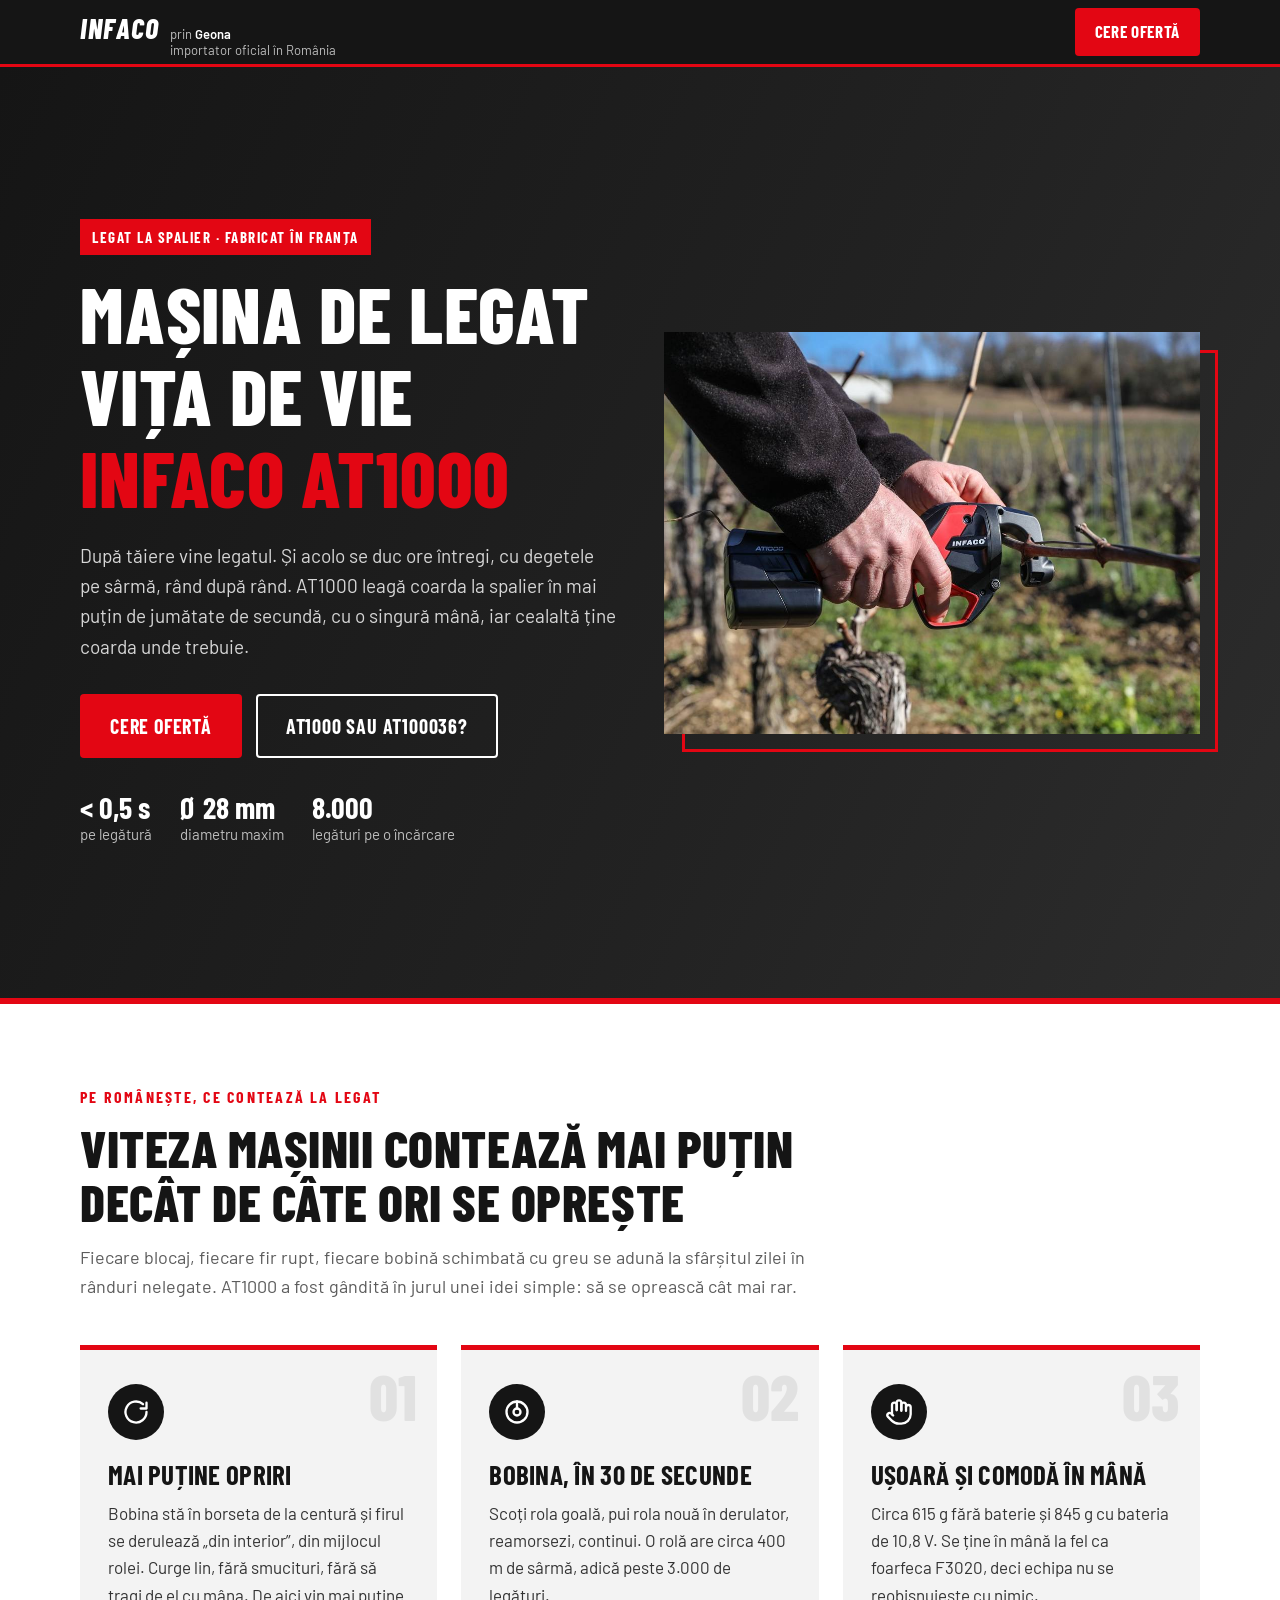
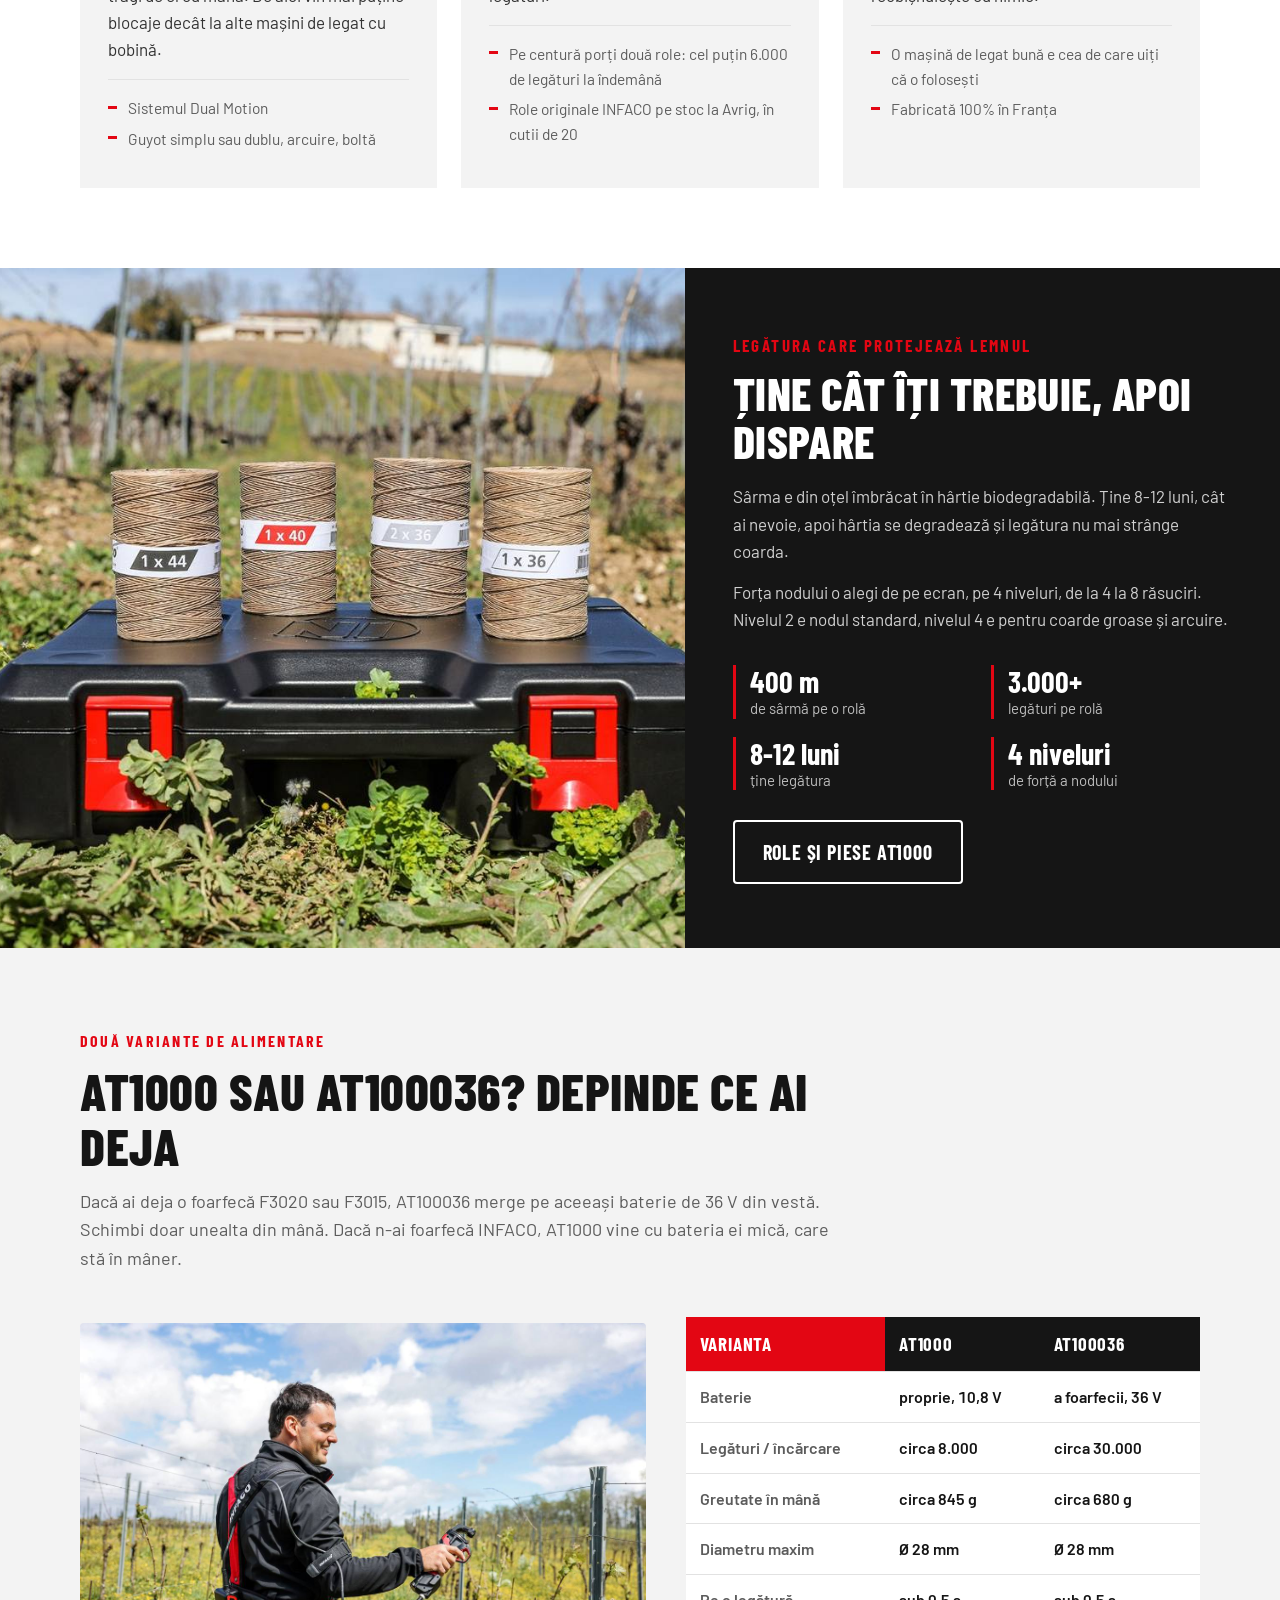
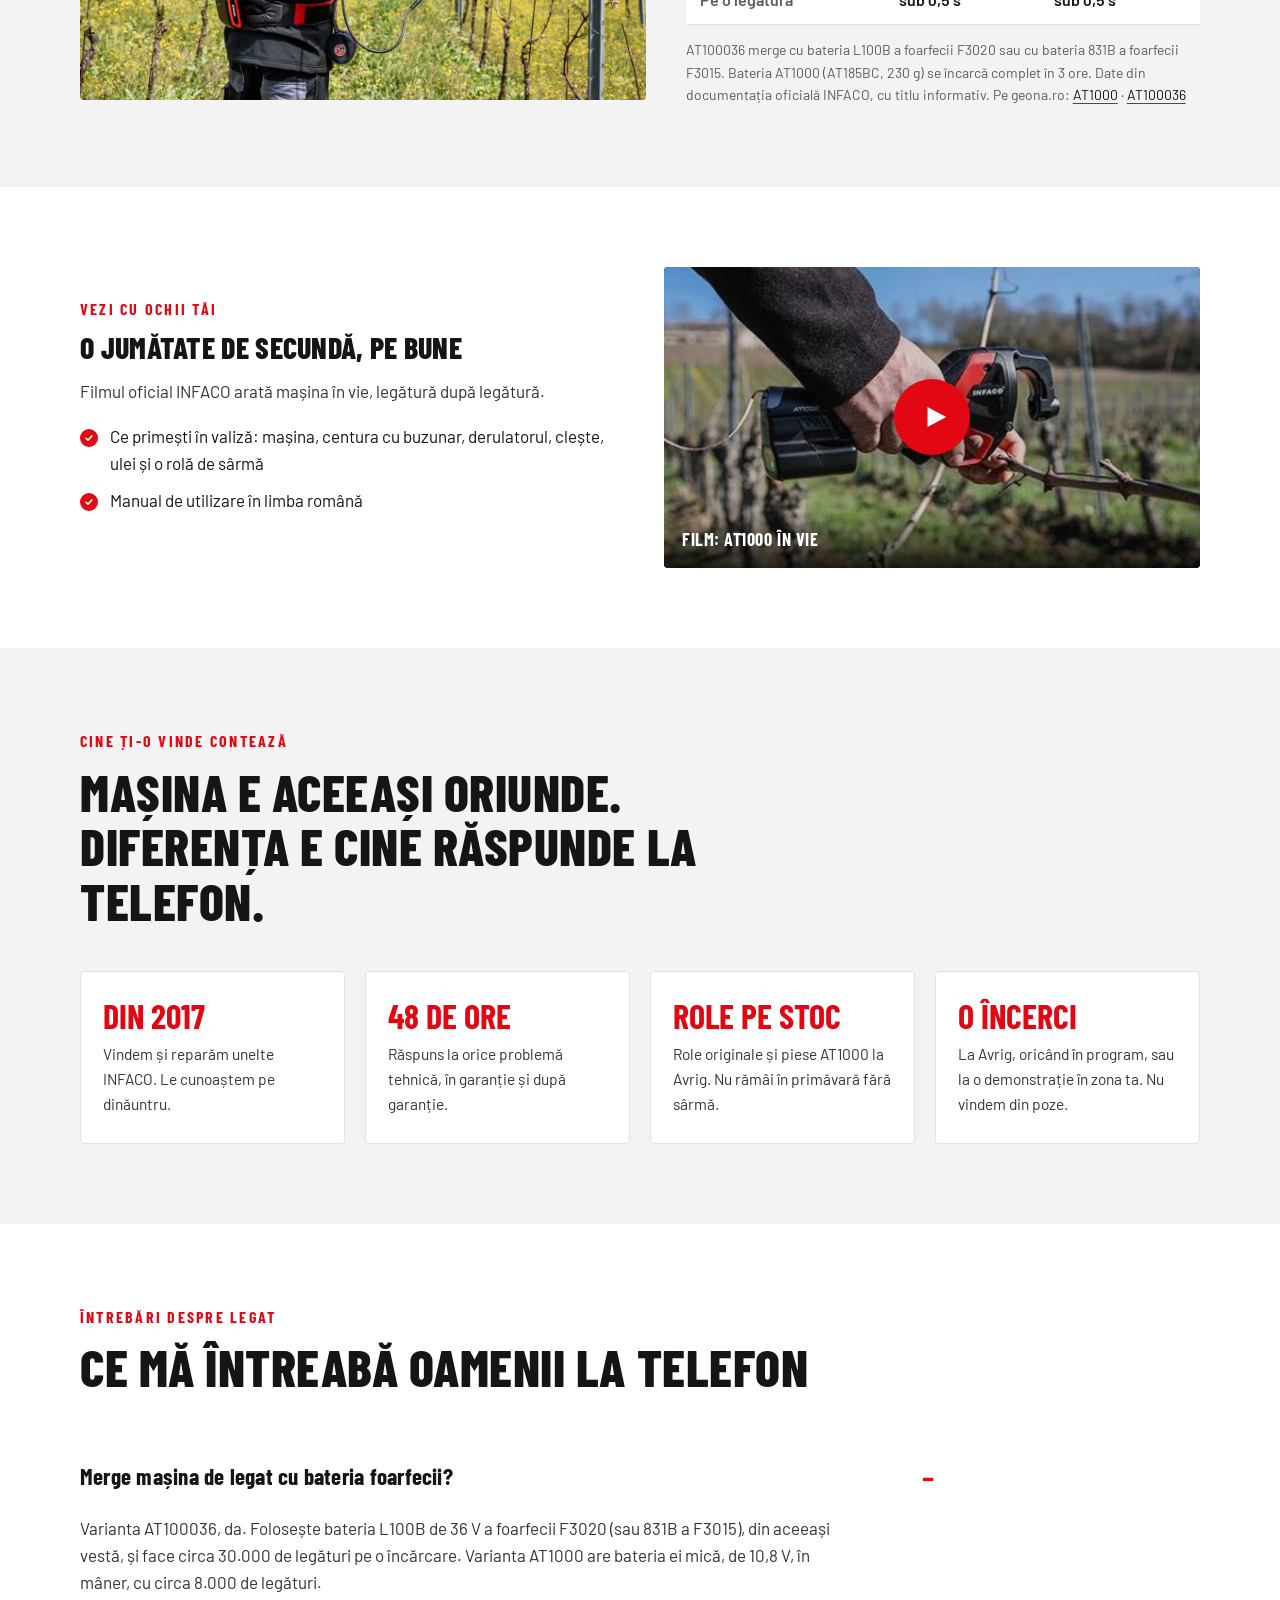
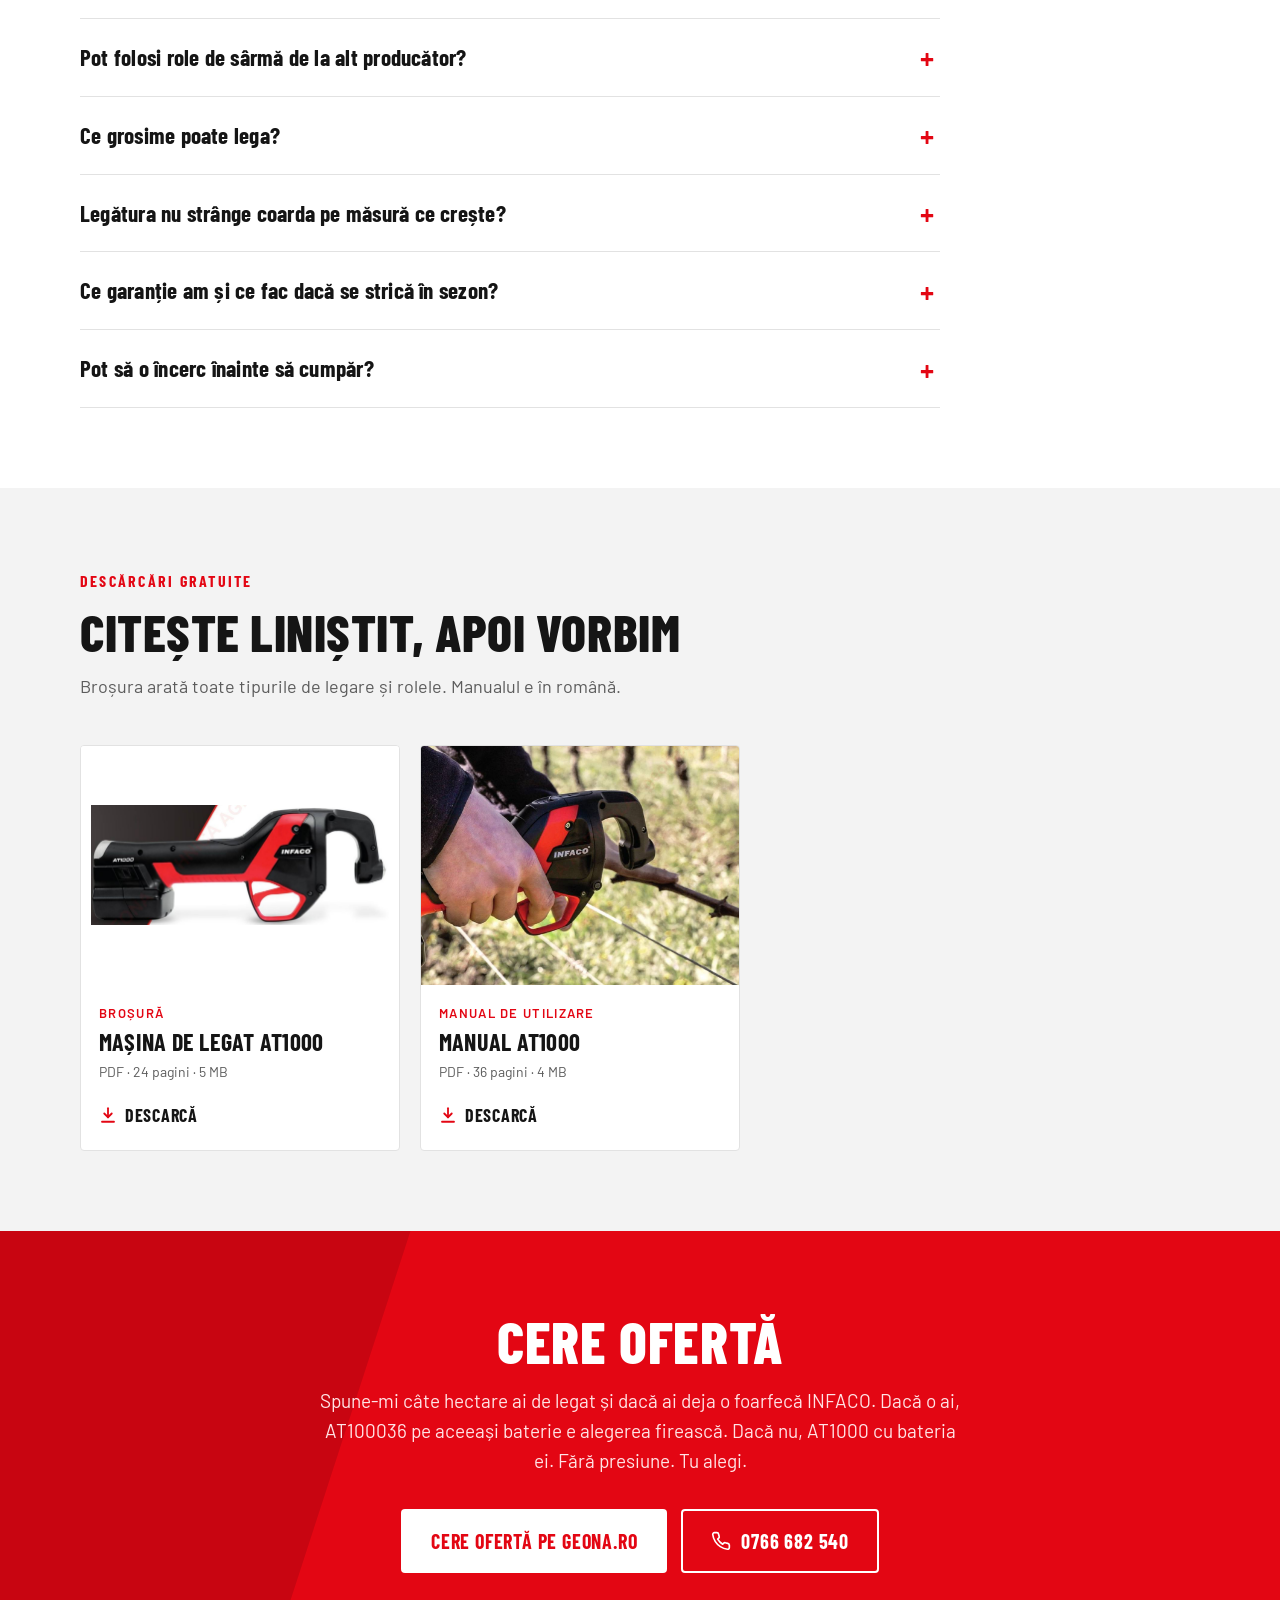
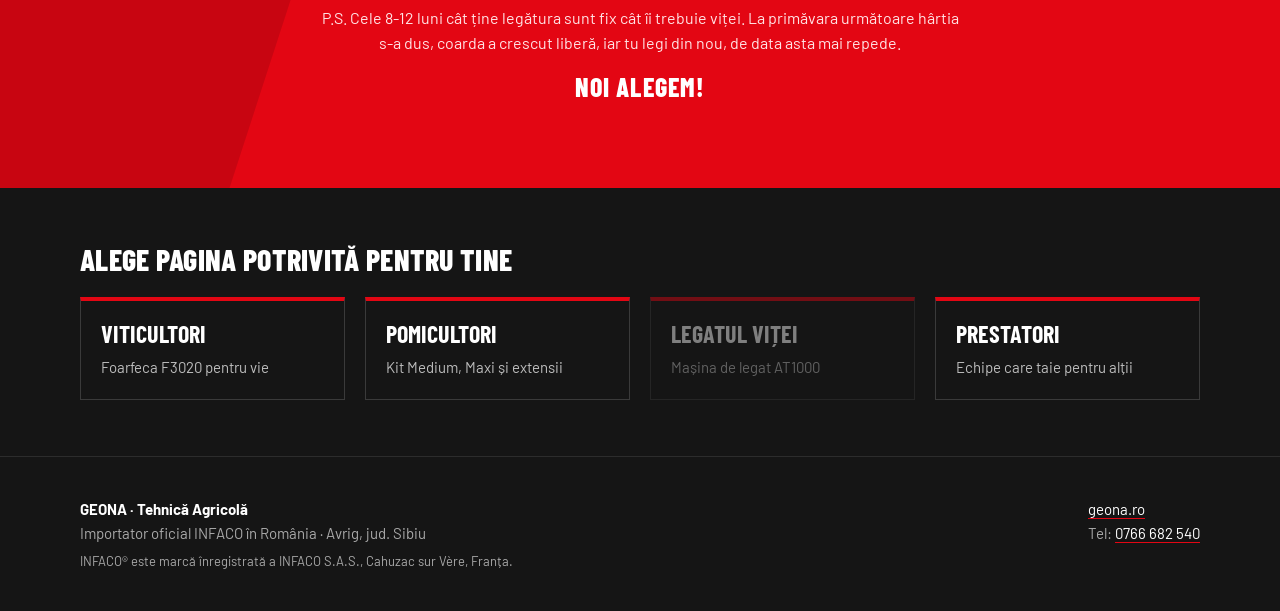
==== commit 6690279f: "Corecturi George: bobina in borseta, garantie INFACO mondiala, fara altoire la Maxi, leaga cu usurin" ====
--- a/legat-vita/index.html
+++ b/legat-vita/index.html
@@ -76,9 +76,9 @@
               <svg viewBox="0 0 24 24" fill="none" stroke="currentColor" stroke-width="2" stroke-linecap="round" stroke-linejoin="round"><path d="M21 12a9 9 0 1 1-3-6.7"/><path d="M21 4v5h-5"/></svg>
             </div>
             <h3>Mai puține opriri</h3>
-            <p>Bobina stă în interiorul mașinii și firul se derulează „din interior”. Curge lin, fără smucituri, fără să tragi de el cu mâna. De aici vin mai puține blocaje decât la alte mașini de legat cu bobină.</p>
+            <p>Bobina stă în borseta de la centură și firul se derulează „din interior”, din mijlocul rolei. Curge lin, fără smucituri, fără să tragi de el cu mâna. De aici vin mai puține blocaje decât la alte mașini de legat cu bobină.</p>
             <ul>
-              <li>100% automată, sistem Dual Motion</li>
+              <li>Sistemul Dual Motion</li>
               <li>Guyot simplu sau dublu, arcuire, boltă</li>
             </ul>
           </article>
@@ -101,7 +101,7 @@
             <div class="icon" aria-hidden="true">
               <svg viewBox="0 0 24 24" fill="none" stroke="currentColor" stroke-width="2" stroke-linecap="round" stroke-linejoin="round"><path d="M18 11V6a2 2 0 0 0-4 0v5"/><path d="M14 10V4a2 2 0 0 0-4 0v6"/><path d="M10 10.5V6a2 2 0 0 0-4 0v8"/><path d="M18 8a2 2 0 1 1 4 0v6a8 8 0 0 1-8 8h-2c-2.8 0-4.5-.9-6-2.4l-3.6-3.6a2 2 0 0 1 2.8-2.8L7 15"/></svg>
             </div>
-            <h3>Ușoară, cu priza foarfecii</h3>
+            <h3>Ușoară și comodă în mână</h3>
             <p>Circa 615 g fără baterie și 845 g cu bateria de 10,8 V. Se ține în mână la fel ca foarfeca F3020, deci echipa nu se reobișnuiește cu nimic.</p>
             <ul>
               <li>O mașină de legat bună e cea de care uiți că o folosești</li>
@@ -173,7 +173,7 @@
         <div>
           <span class="supratitlu-rosu">Vezi cu ochii tăi</span>
           <h3>O jumătate de secundă, pe bune</h3>
-          <p>Filmul oficial INFACO arată mașina în vie, legătură după legătură. Vorbitul e în franceză, dar filmul se înțelege din imagini.</p>
+          <p>Filmul oficial INFACO arată mașina în vie, legătură după legătură.</p>
           <ul class="lista-bife">
             <li>Ce primești în valiză: mașina, centura cu buzunar, derulatorul, clește, ulei și o rolă de sârmă</li>
             <li>Manual de utilizare în limba română</li>
@@ -229,7 +229,7 @@
           </details>
           <details>
             <summary>Ce garanție am și ce fac dacă se strică în sezon?</summary>
-            <p>1 an standard, până la 3 sezoane dacă faci revizia anuală la noi. Garanția e valabilă în România. Dacă apare o problemă, ne suni și primești răspuns în maximum 48 de ore. Piesele uzuale sunt pe stoc la Avrig.</p>
+            <p>1 an standard, până la 3 sezoane dacă faci revizia anuală la noi. Garanția e valabilă la orice reprezentanță INFACO din lume, iar în România o rezolvi la noi, la Avrig. Dacă apare o problemă, ne suni și primești răspuns în maximum 48 de ore. Piesele uzuale sunt pe stoc la Avrig.</p>
           </details>
           <details>
             <summary>Pot să o încerc înainte să cumpăr?</summary>
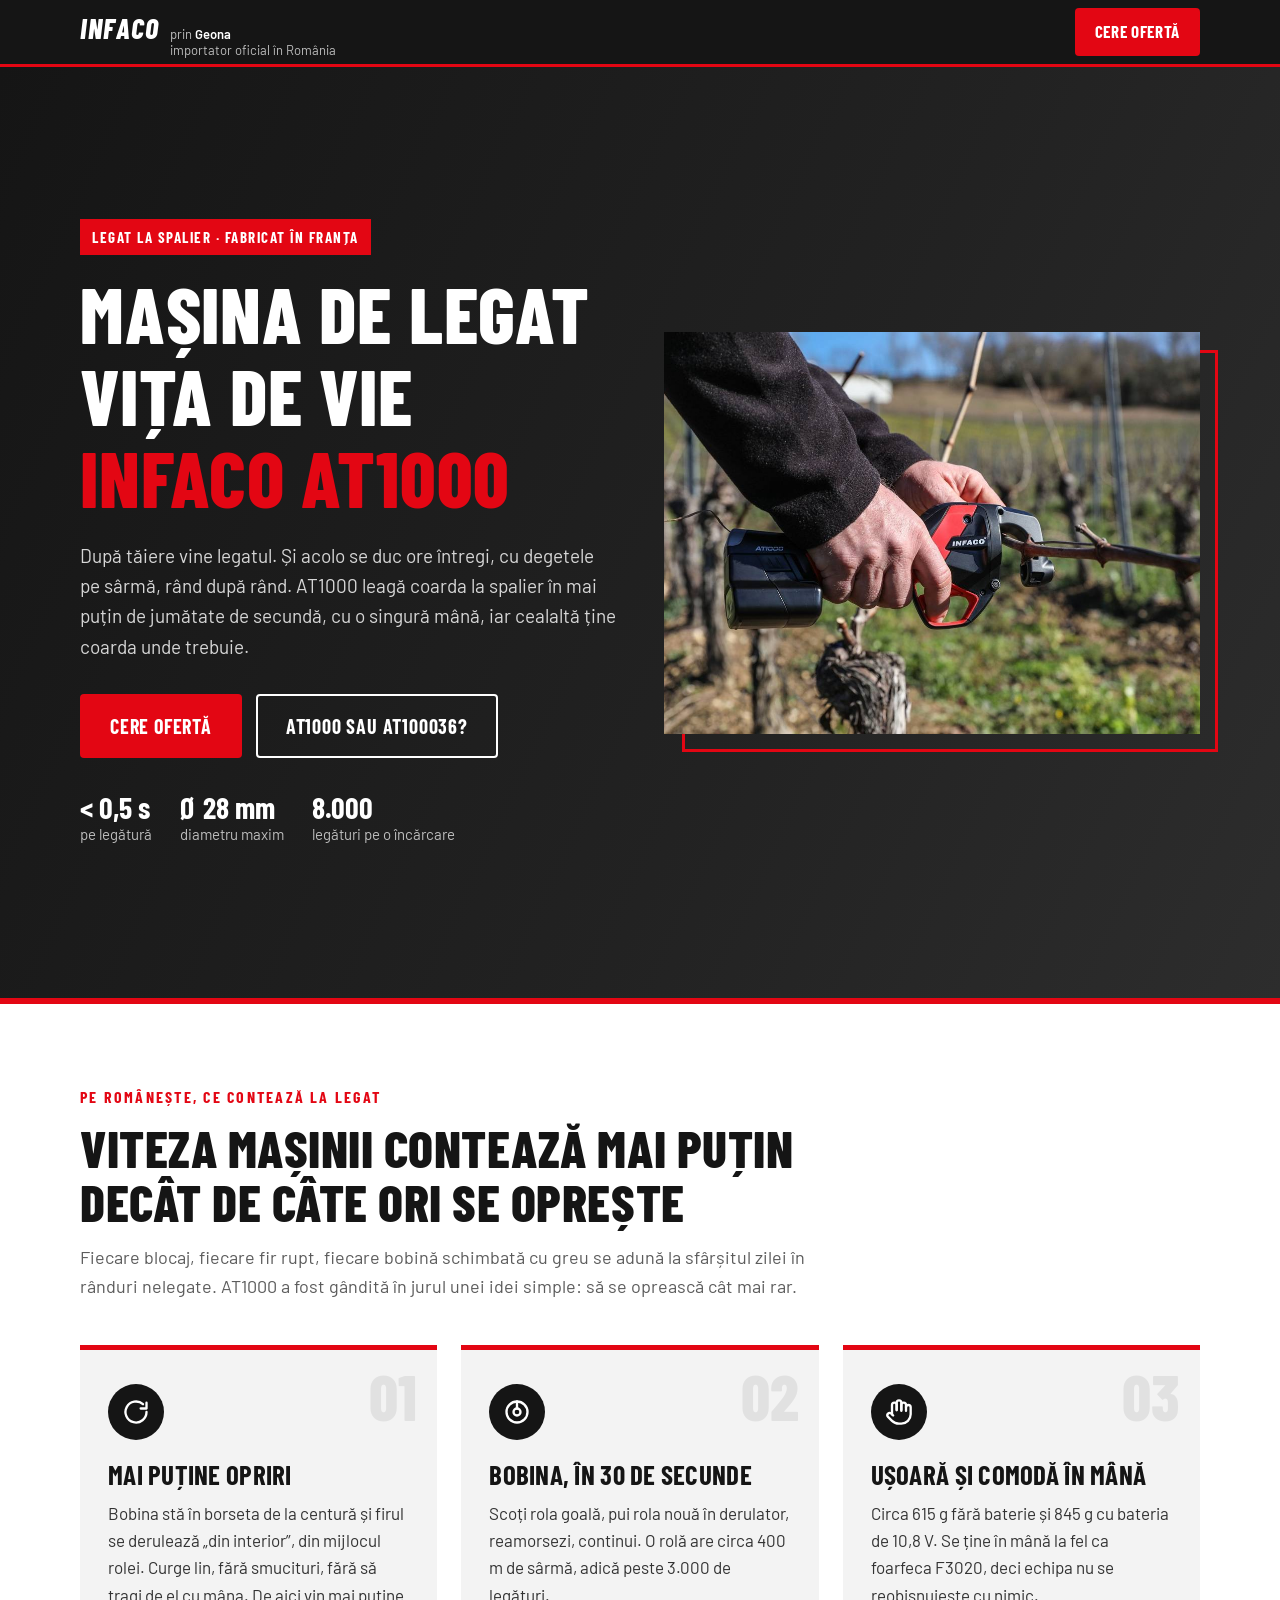
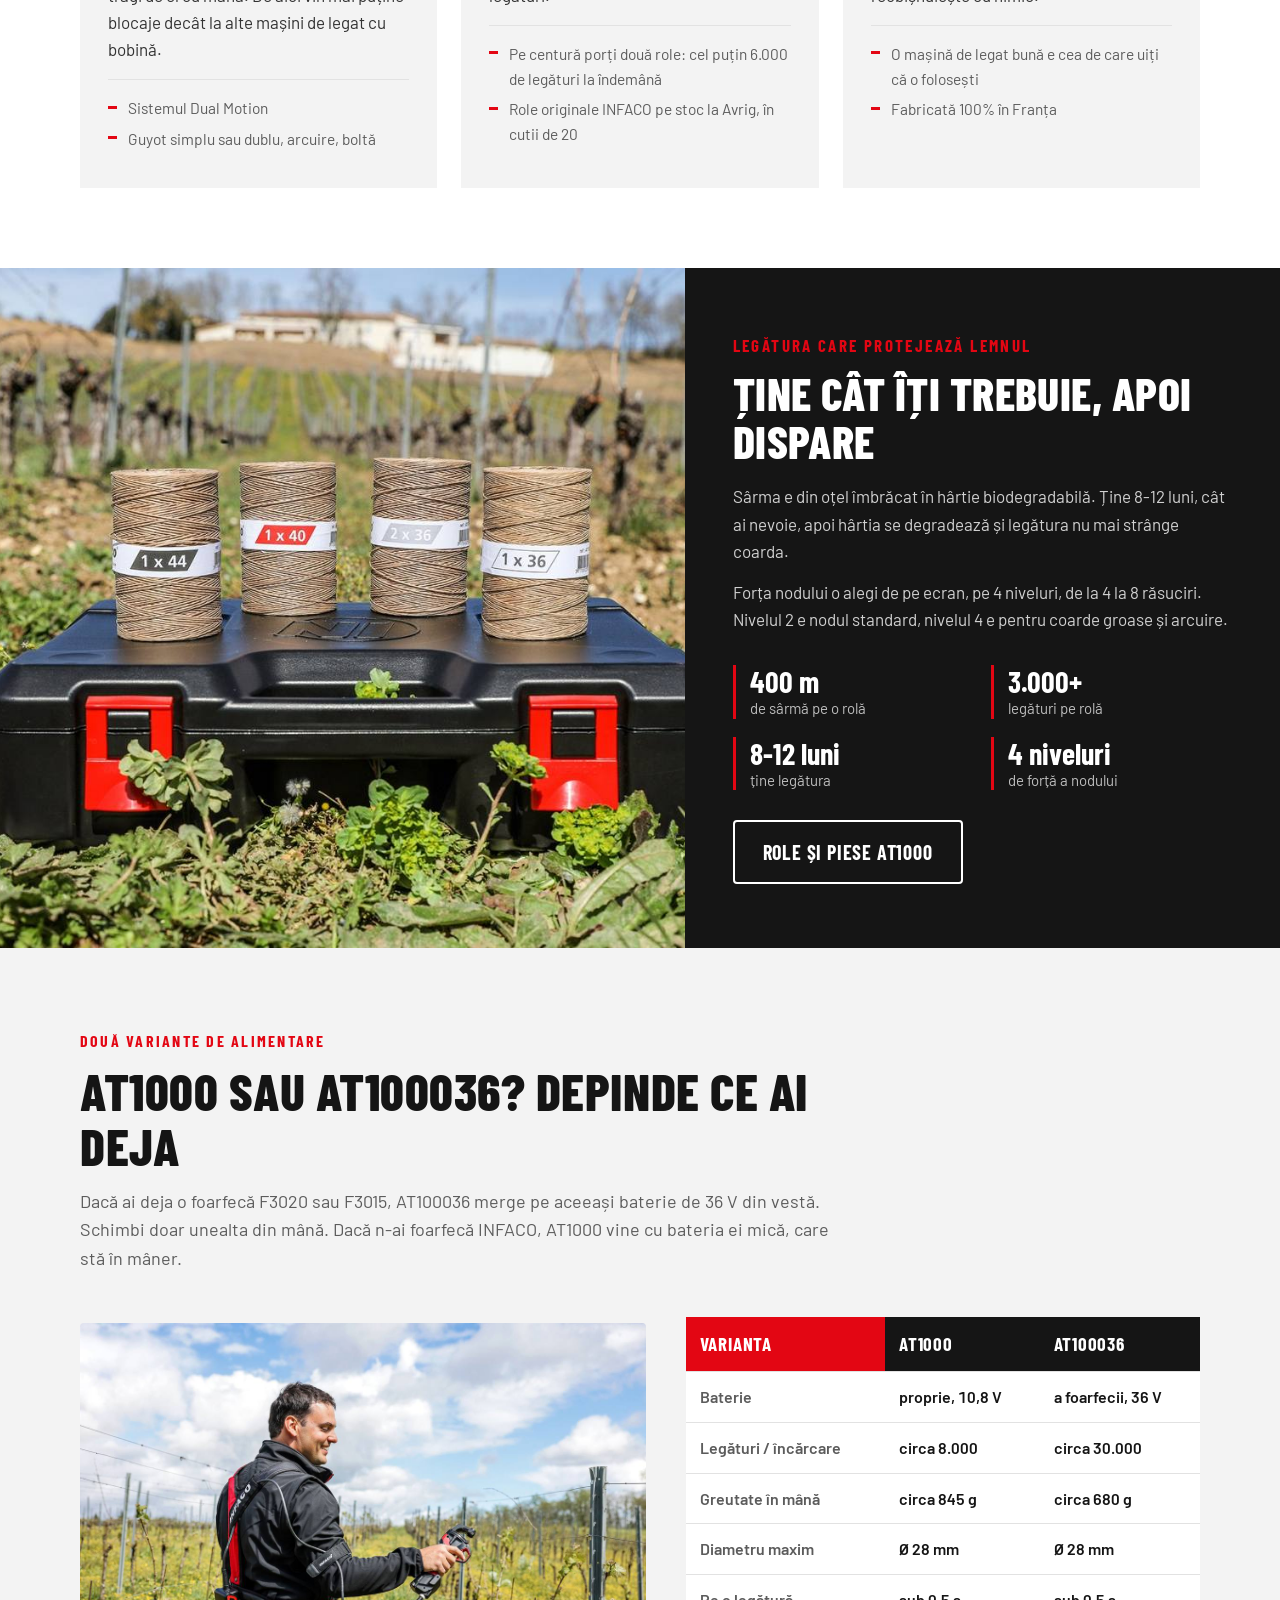
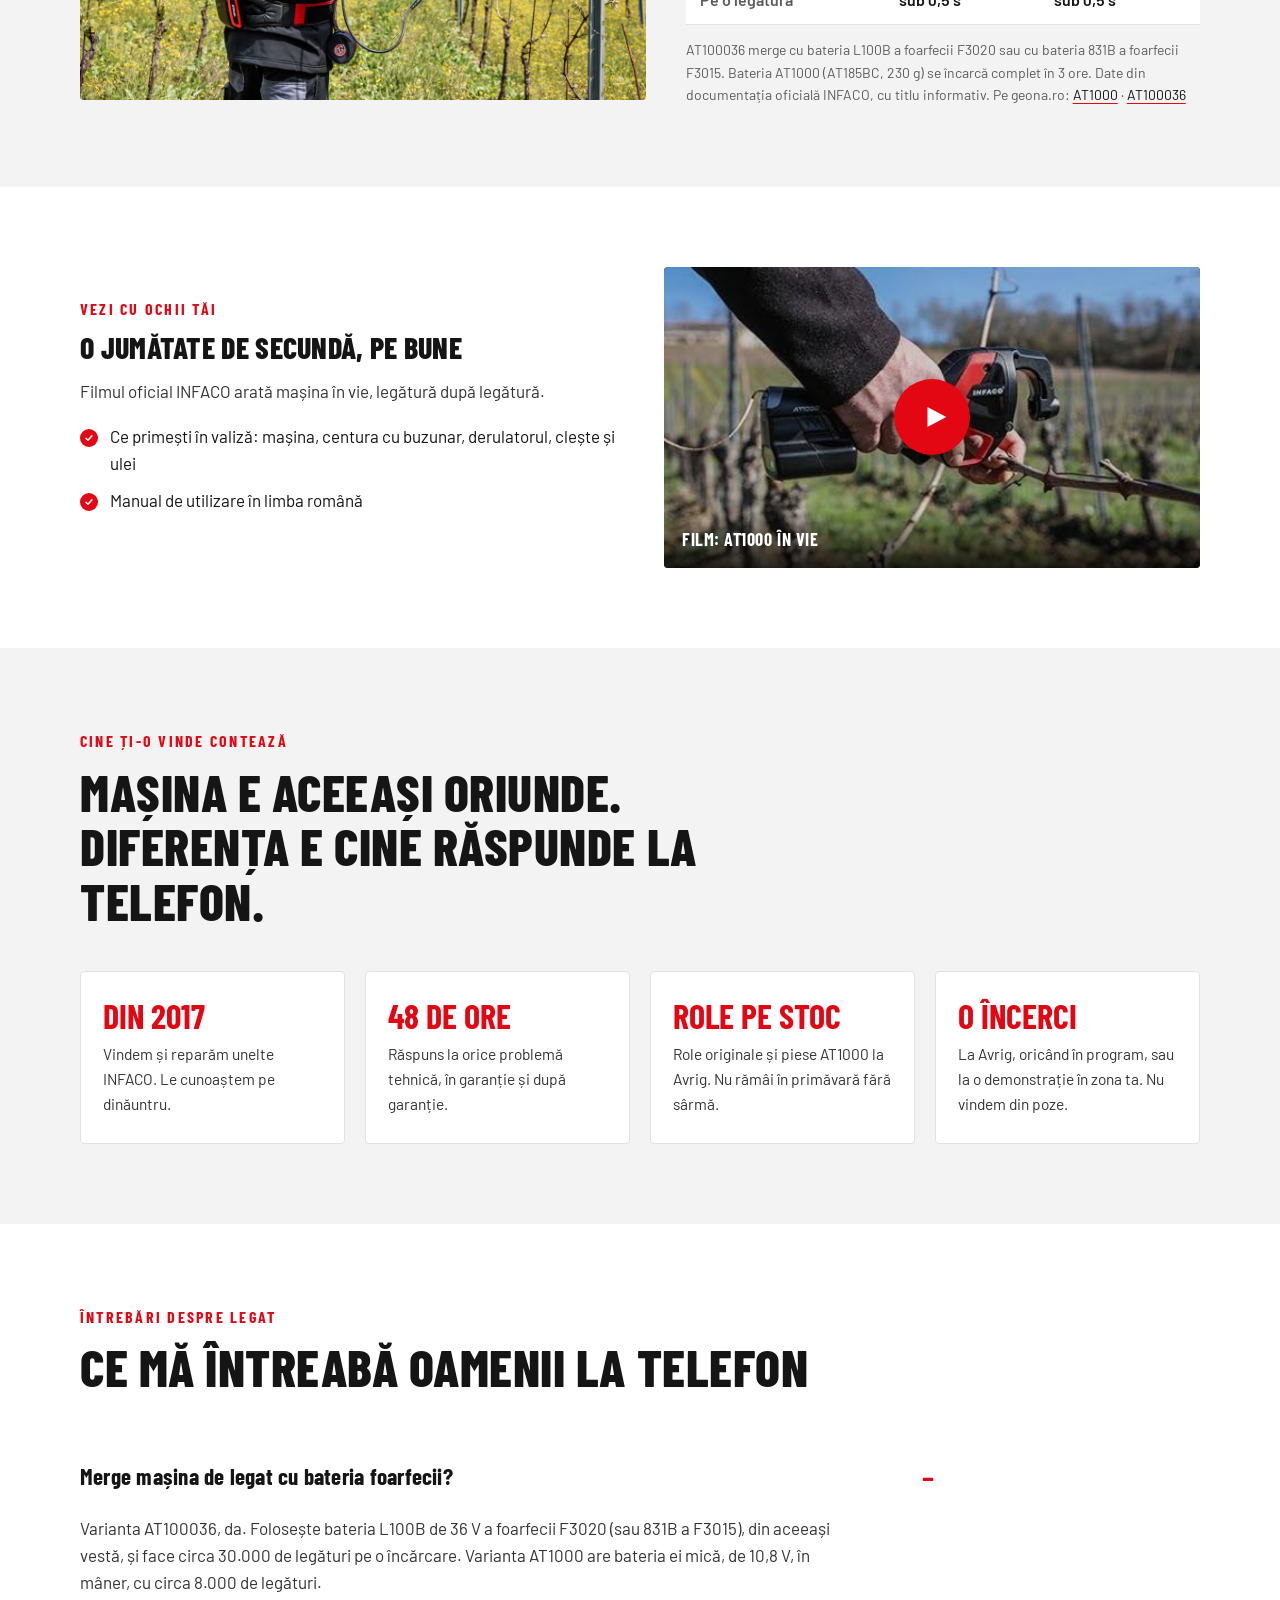
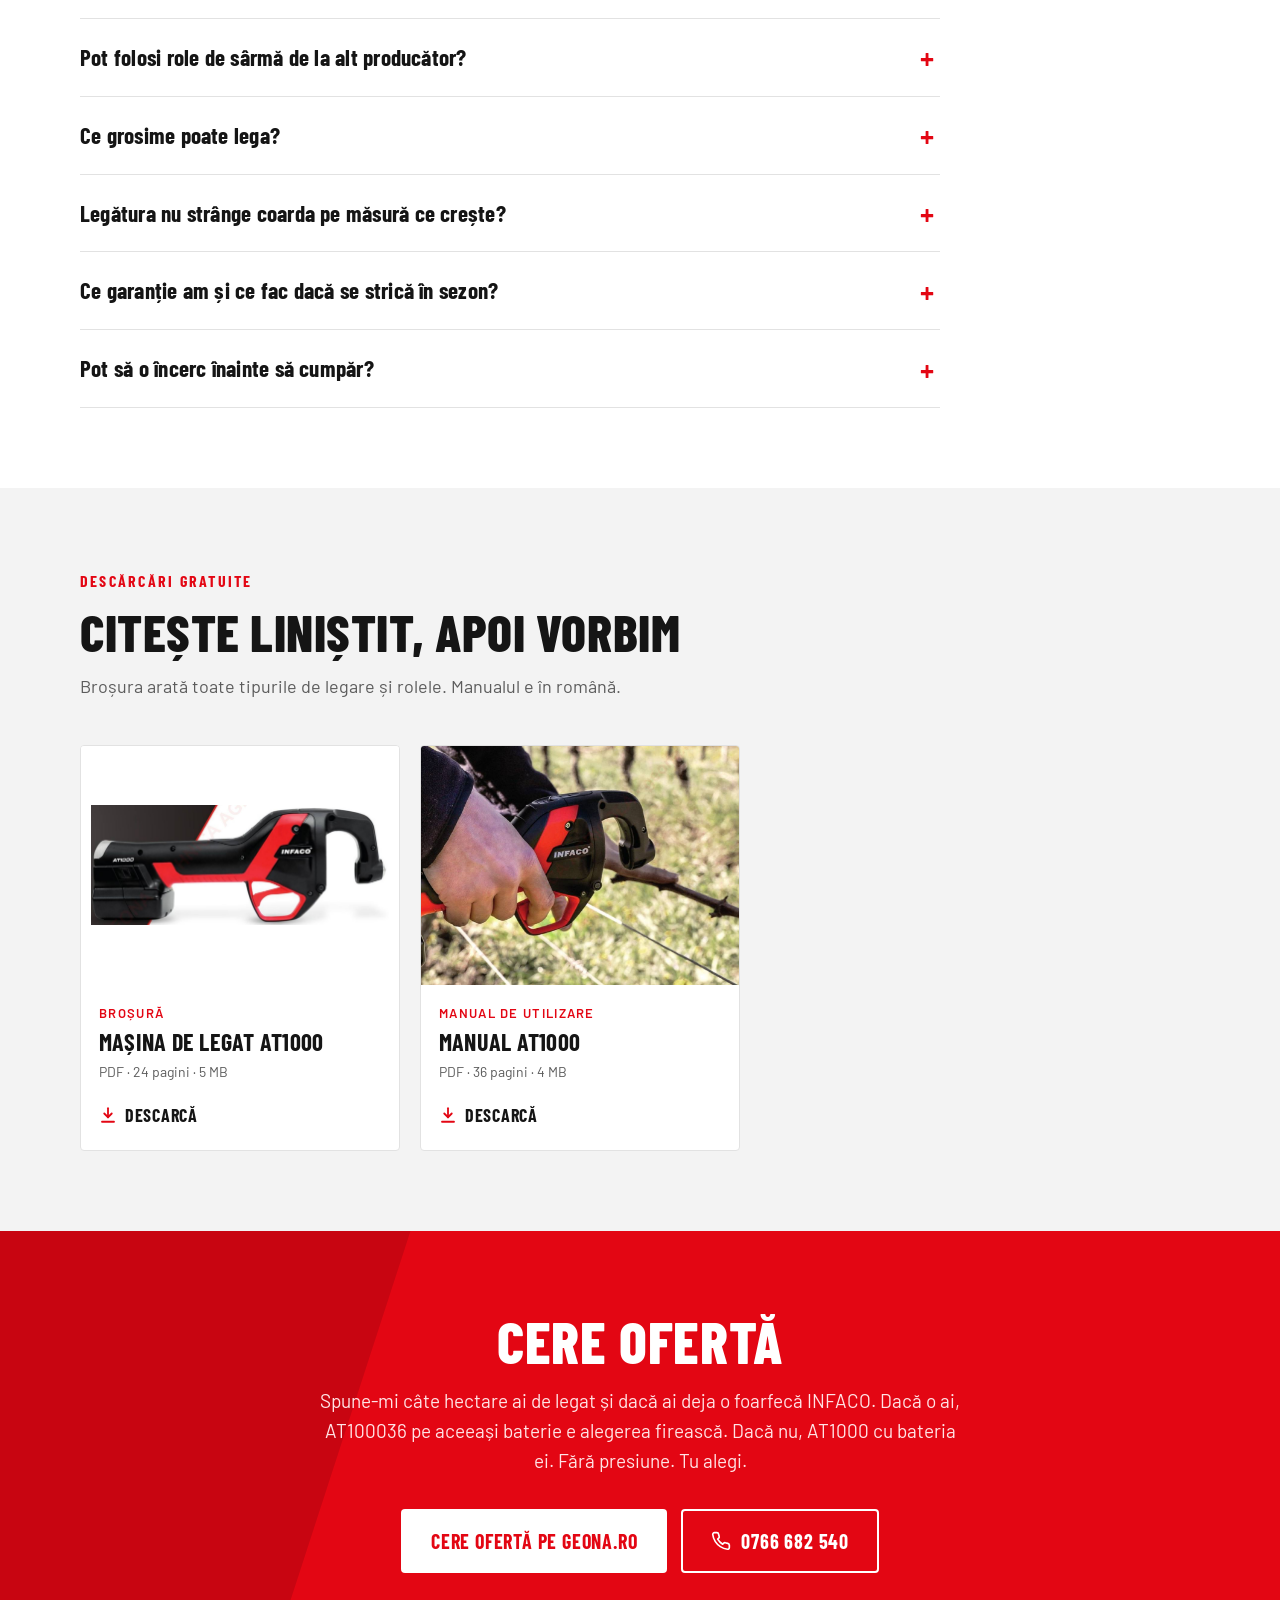
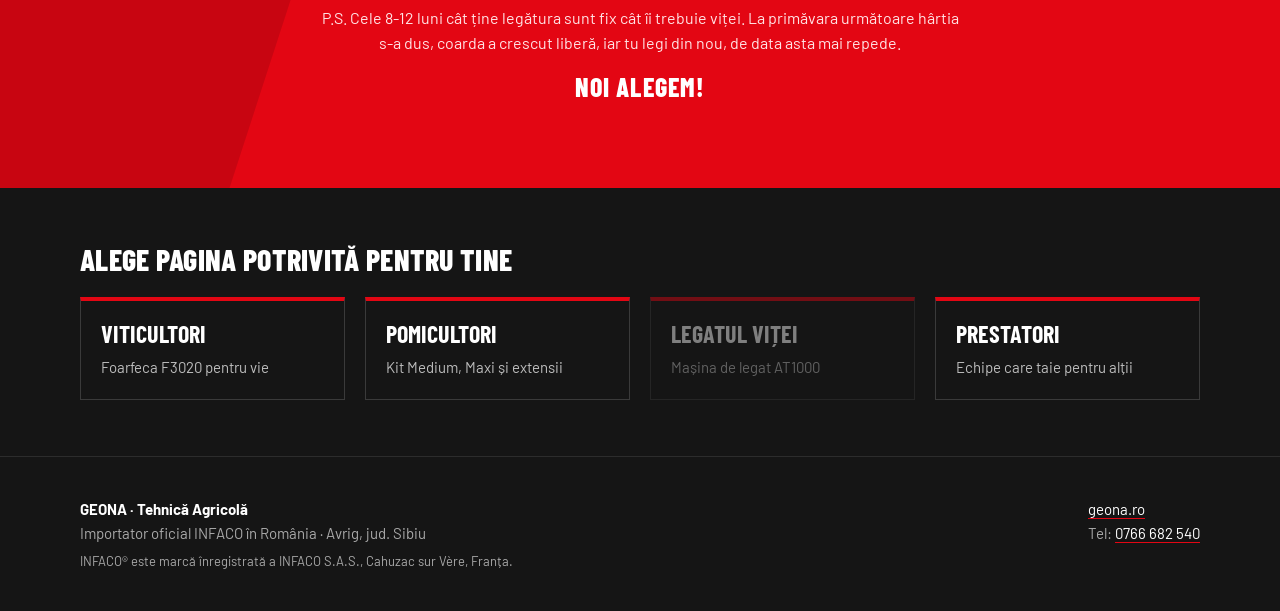
==== commit 8a8e7c34: "Rola de sarma nu e in valiza AT1000 (decizia George, 26 sept) Co-Authored-By: Claude Opus 5.5 <norep" ====
--- a/legat-vita/index.html
+++ b/legat-vita/index.html
@@ -175,7 +175,7 @@
           <h3>O jumătate de secundă, pe bune</h3>
           <p>Filmul oficial INFACO arată mașina în vie, legătură după legătură.</p>
           <ul class="lista-bife">
-            <li>Ce primești în valiză: mașina, centura cu buzunar, derulatorul, clește, ulei și o rolă de sârmă</li>
+            <li>Ce primești în valiză: mașina, centura cu buzunar, derulatorul, clește și ulei</li>
             <li>Manual de utilizare în limba română</li>
           </ul>
         </div>
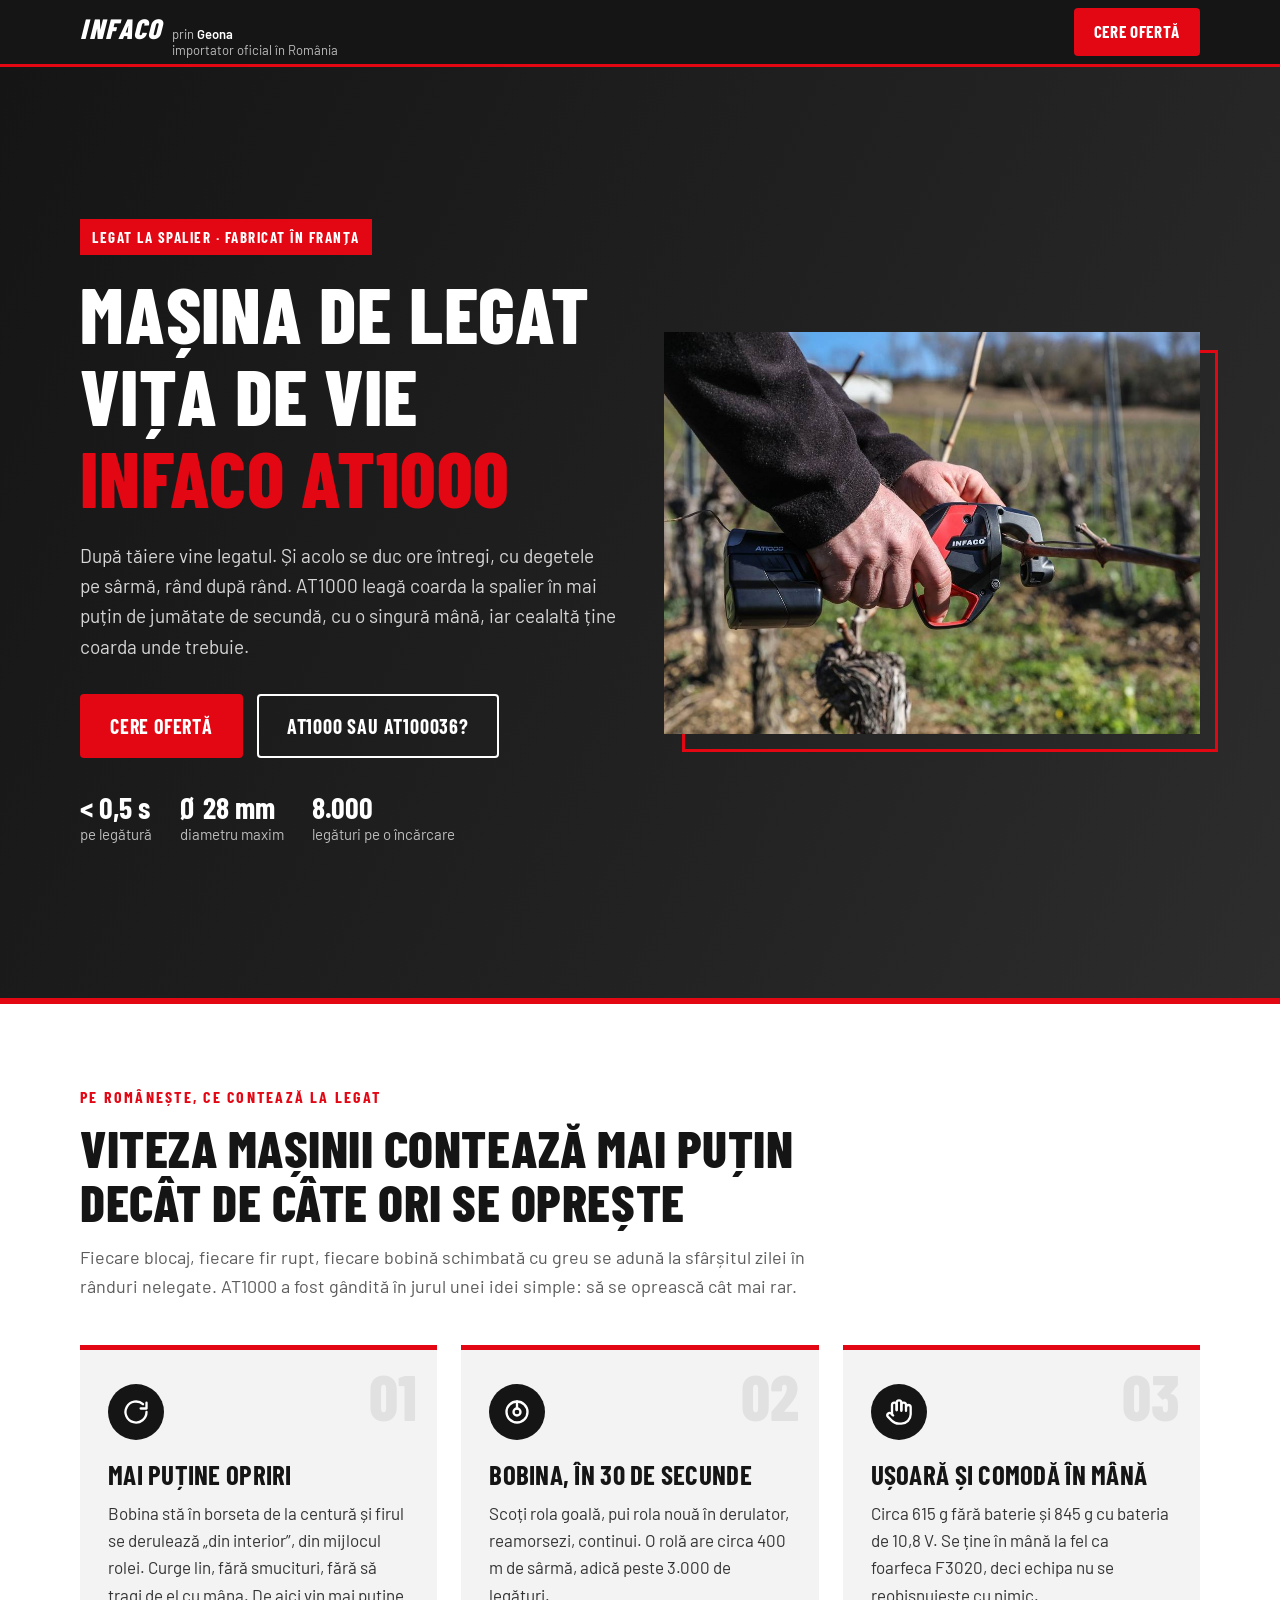
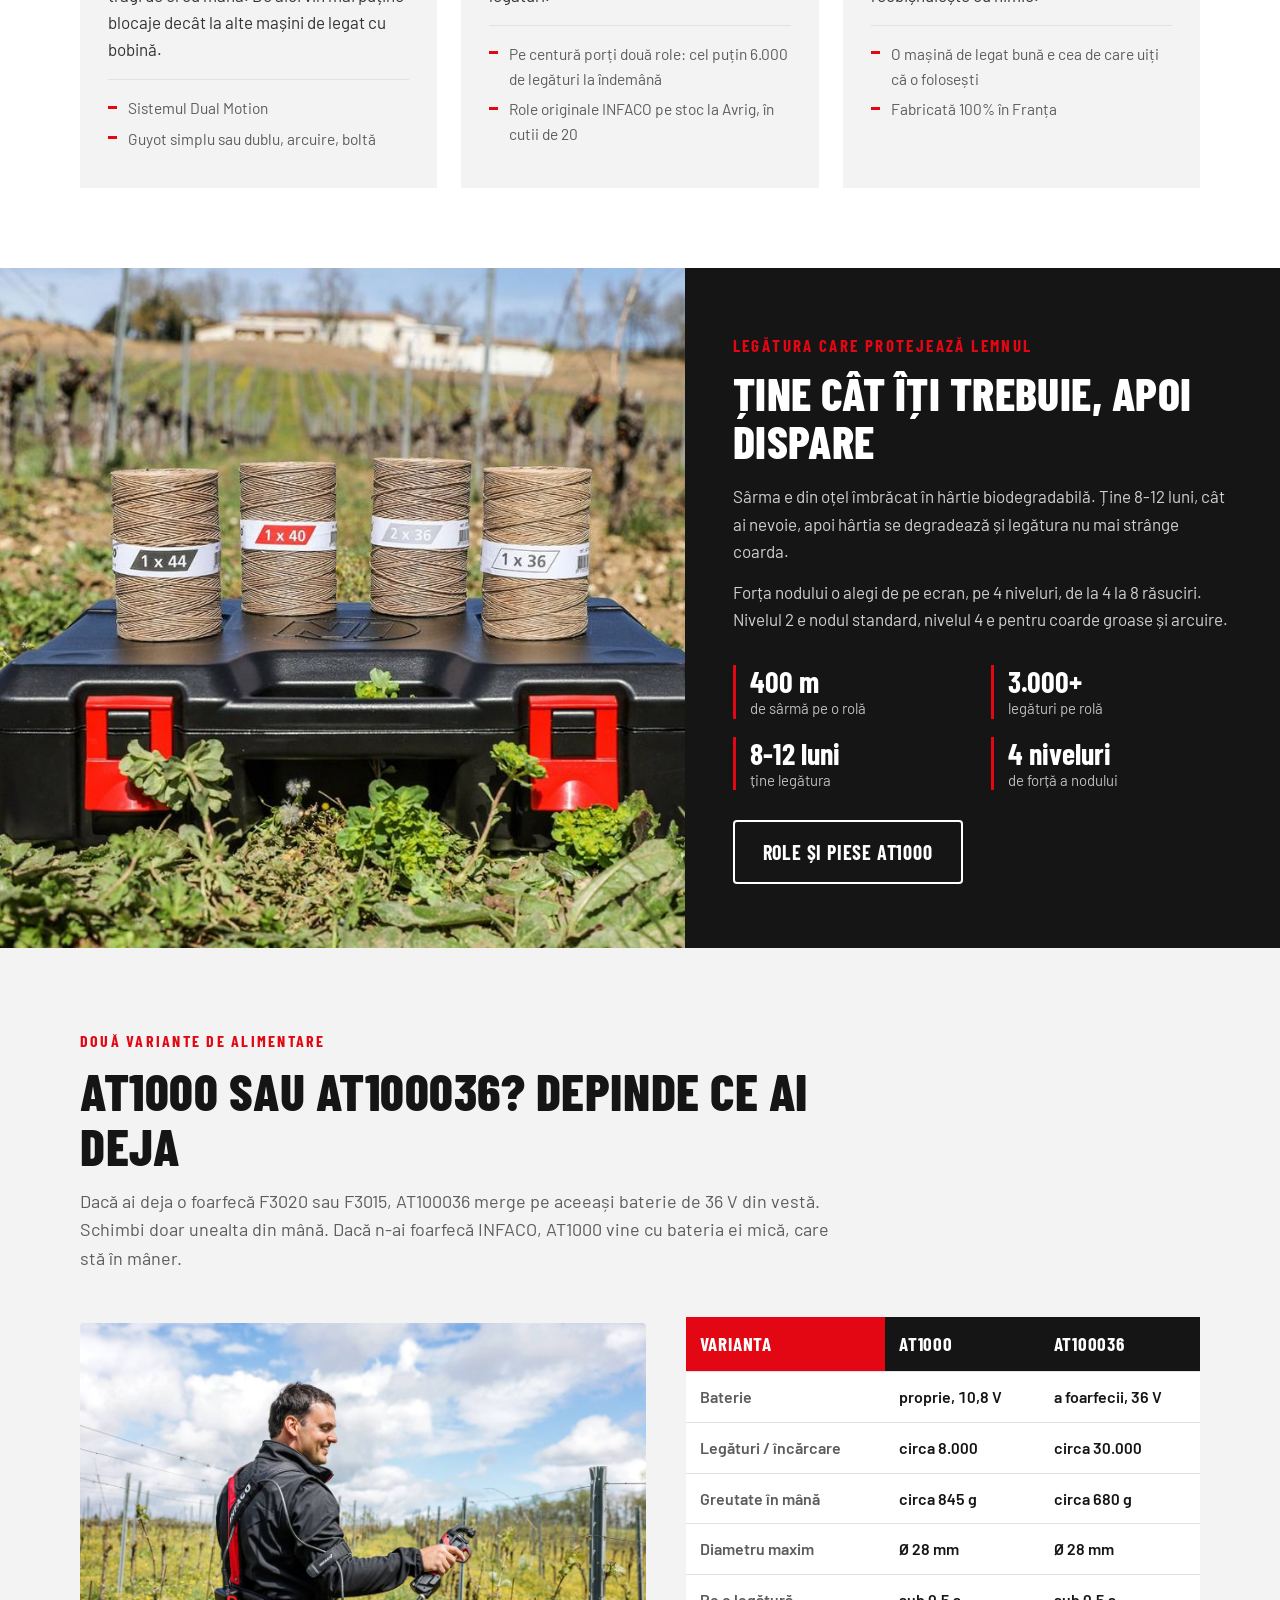
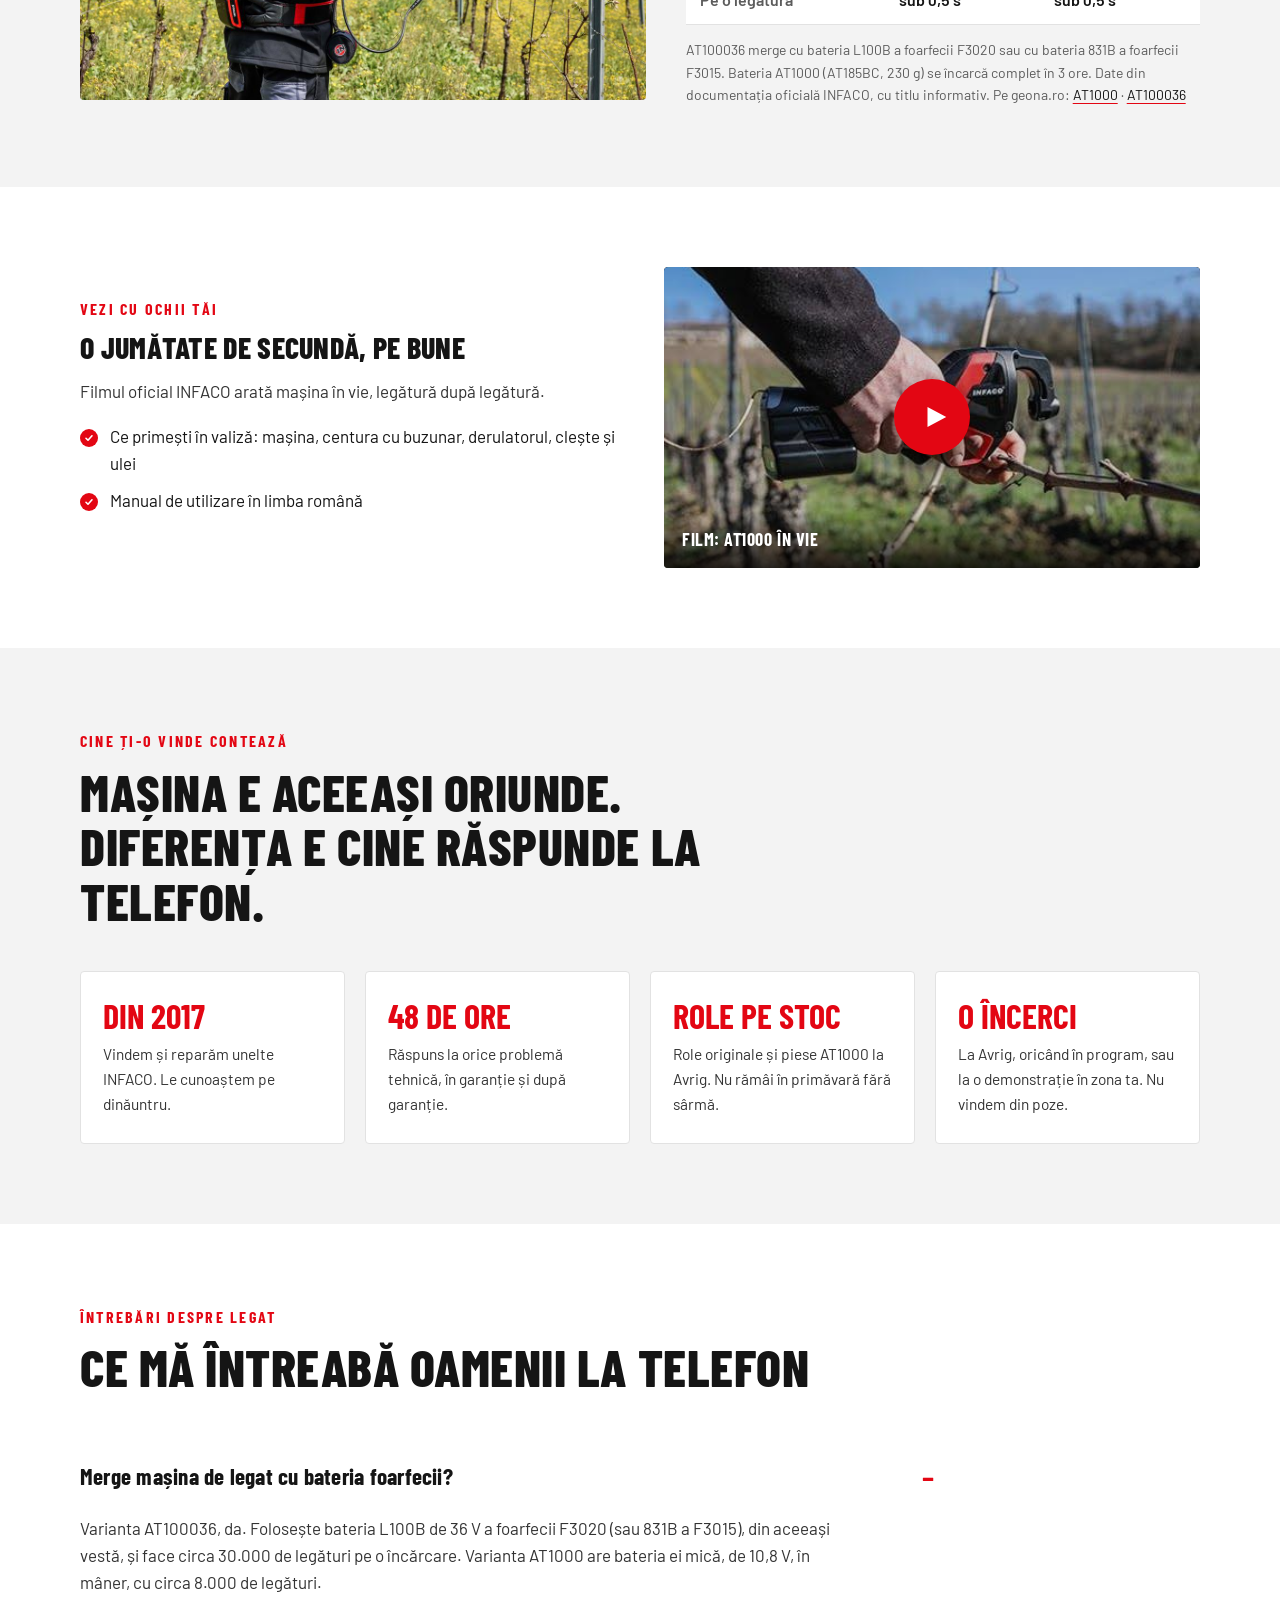
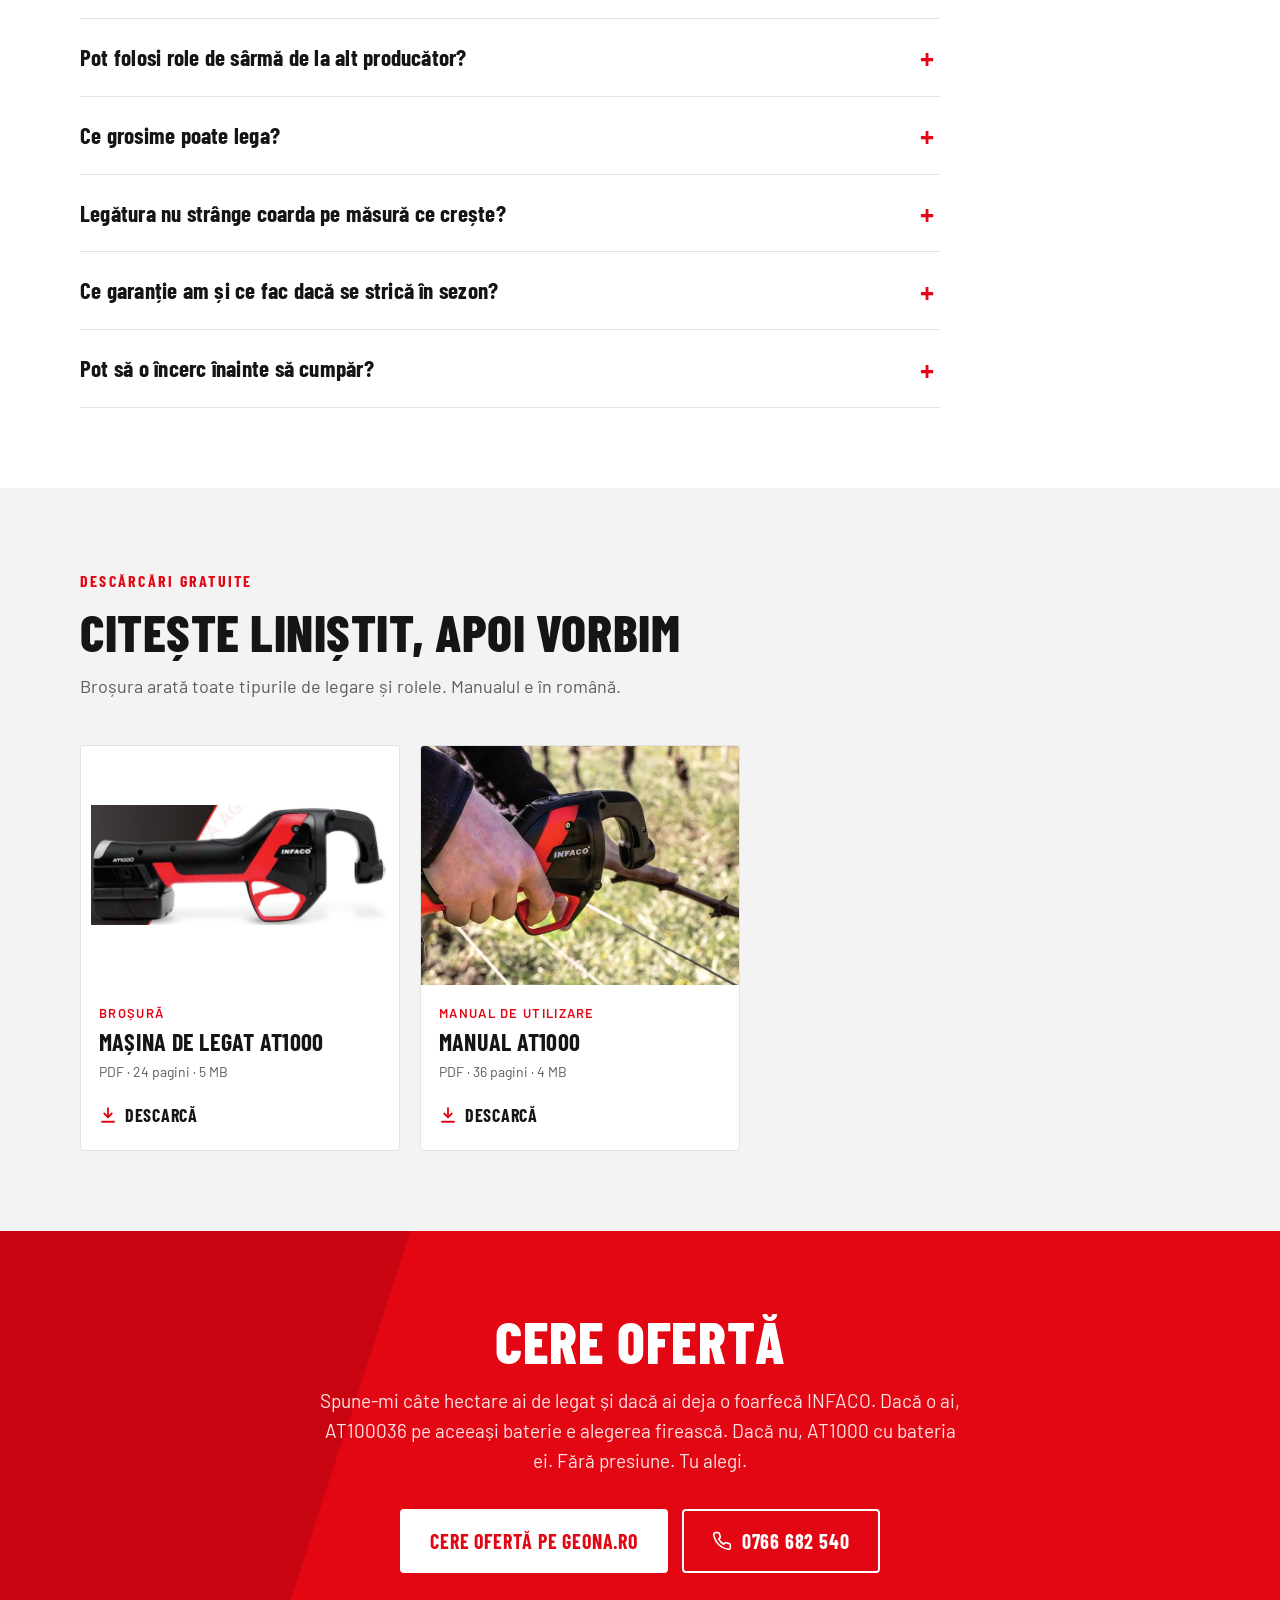
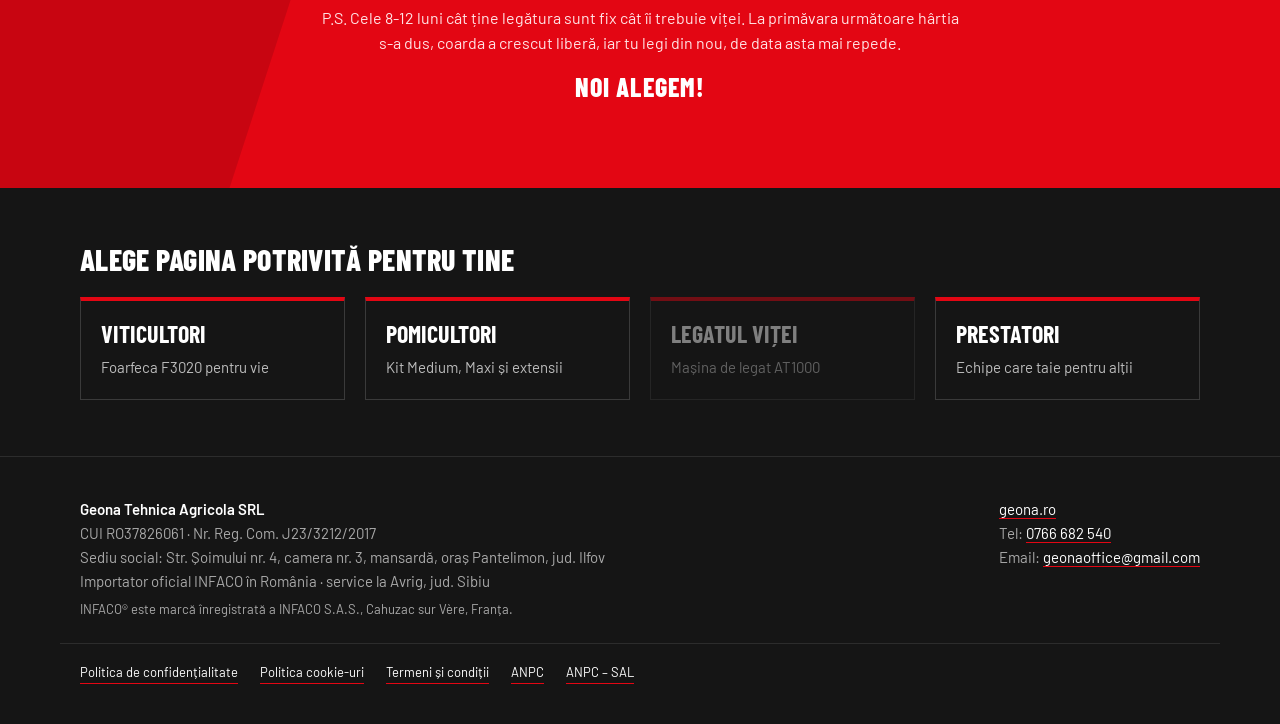
==== commit 5994ebe4: "Subsol legal (legea 365/2002), favicon geona.ro, fonturi locale, cheie IndexNow Co-Authored-By: Clau" ====
--- a/legat-vita/index.html
+++ b/legat-vita/index.html
@@ -18,11 +18,75 @@
   <meta property="og:image:height" content="630">
   <meta name="twitter:card" content="summary_large_image">
 
-  <link rel="icon" href="data:image/svg+xml,%3Csvg xmlns='http://www.w3.org/2000/svg' viewBox='0 0 64 64'%3E%3Crect width='64' height='64' rx='10' fill='%23E30613'/%3E%3Ctext x='32' y='46' font-size='40' font-family='Arial' font-weight='bold' fill='white' text-anchor='middle'%3EG%3C/text%3E%3C/svg%3E">
-  <link rel="preconnect" href="https://fonts.googleapis.com">
-  <link rel="preconnect" href="https://fonts.gstatic.com" crossorigin>
-  <link href="https://fonts.googleapis.com/css2?family=Barlow:wght@400;500;600&family=Barlow+Condensed:wght@600;700;800&display=swap" rel="stylesheet">
+  <link rel="icon" href="../favicon.ico" sizes="48x48">
+  <link rel="icon" href="../img/icon-192.png" type="image/png" sizes="192x192">
+  <link rel="apple-touch-icon" href="../img/apple-touch-icon.png">
+  <link rel="stylesheet" href="../css/fonturi.css">
   <link rel="stylesheet" href="../css/stil.css">
+  <script type="application/ld+json">
+  {
+    "@context": "https://schema.org",
+    "@graph": [
+      {
+        "@type": "Organization",
+        "@id": "https://infaco.geona.ro/#geona",
+        "name": "Geona Tehnică Agricolă",
+        "url": "https://geona.ro/",
+        "telephone": "+40766682540",
+        "address": {
+          "@type": "PostalAddress",
+          "addressLocality": "Avrig",
+          "addressRegion": "Sibiu",
+          "addressCountry": "RO"
+        },
+        "description": "Importator oficial INFACO în România",
+        "legalName": "Geona Tehnica Agricola SRL",
+        "vatID": "RO37826061",
+        "email": "geonaoffice@gmail.com",
+        "logo": "https://infaco.geona.ro/img/icon-192.png"
+      },
+      {
+        "@type": "WebPage",
+        "@id": "https://infaco.geona.ro/legat-vita/",
+        "url": "https://infaco.geona.ro/legat-vita/",
+        "name": "Mașină de legat vița de vie INFACO AT1000 și AT100036 | Geona",
+        "description": "Mașina de legat vița de vie INFACO AT1000: sub o jumătate de secundă pe legătură, coarde până la 28 mm, 8.000 de legături pe o încărcare. Role pe stoc.",
+        "inLanguage": "ro-RO",
+        "primaryImageOfPage": {
+          "@type": "ImageObject",
+          "url": "https://infaco.geona.ro/img/legat-coarda.jpg",
+          "caption": "Viticultor legând coarda la spalier cu mașina de legat INFACO AT1000"
+        },
+        "image": [
+          "https://infaco.geona.ro/img/legat-coarda.jpg",
+          "https://infaco.geona.ro/img/at1000-valiza-role.jpg",
+          "https://infaco.geona.ro/img/at100036-vesta.jpg",
+          "https://infaco.geona.ro/img/video-at1000.jpg"
+        ],
+        "publisher": {
+          "@id": "https://infaco.geona.ro/#geona"
+        }
+      },
+      {
+        "@type": "BreadcrumbList",
+        "itemListElement": [
+          {
+            "@type": "ListItem",
+            "position": 1,
+            "name": "INFACO prin Geona",
+            "item": "https://infaco.geona.ro/"
+          },
+          {
+            "@type": "ListItem",
+            "position": 2,
+            "name": "Legat vița",
+            "item": "https://infaco.geona.ro/legat-vita/"
+          }
+        ]
+      }
+    ]
+  }
+  </script>
 </head>
 <body>
 
@@ -303,14 +367,24 @@
   <footer>
     <div class="container">
       <div>
-        <strong>GEONA · Tehnică Agricolă</strong><br>
-        Importator oficial INFACO în România · Avrig, jud. Sibiu
+        <strong>Geona Tehnica Agricola SRL</strong><br>
+        CUI RO37826061 · Nr. Reg. Com. J23/3212/2017<br>
+        Sediu social: Str. Șoimului nr. 4, camera nr. 3, mansardă, oraș Pantelimon, jud. Ilfov<br>
+        Importator oficial INFACO în România · service la Avrig, jud. Sibiu
         <div class="mic">INFACO® este marcă înregistrată a INFACO S.A.S., Cahuzac sur Vère, Franța.</div>
       </div>
       <div>
         <a href="https://geona.ro/?utm_source=landing-infaco&amp;utm_medium=referral&amp;utm_campaign=legat-vita" target="_blank" rel="noopener">geona.ro</a><br>
-        Tel: <a href="tel:+40766682540">0766 682 540</a>
-      </div>
+        Tel: <a href="tel:+40766682540">0766 682 540</a><br>
+        Email: <a href="mailto:geonaoffice@gmail.com">geonaoffice@gmail.com</a>
+      </div>
+    </div>
+    <div class="container legal">
+      <a href="https://geona.ro/politica-de-confidentialitate/" target="_blank" rel="noopener">Politica de confidențialitate</a>
+      <a href="https://geona.ro/politica-cookie-uri-ue/" target="_blank" rel="noopener">Politica cookie-uri</a>
+      <a href="https://geona.ro/termeni-si-conditii/" target="_blank" rel="noopener">Termeni și condiții</a>
+      <a href="https://anpc.ro/" target="_blank" rel="noopener">ANPC</a>
+      <a href="https://anpc.ro/ce-este-sal/" target="_blank" rel="noopener">ANPC – SAL</a>
     </div>
   </footer>
 
--- a/css/fonturi.css
+++ b/css/fonturi.css
@@ -0,0 +1,109 @@
+/* Fonturile Barlow (licență SIL OFL), găzduite local ca vizitatorii să nu fie trimiși la Google */
+/* latin-ext */
+@font-face {
+  font-family: 'Barlow';
+  font-style: normal;
+  font-weight: 400;
+  font-display: swap;
+  src: url(../fonts/barlow-400-latin-ext.woff2) format('woff2');
+  unicode-range: U+0100-02BA, U+02BD-02C5, U+02C7-02CC, U+02CE-02D7, U+02DD-02FF, U+0304, U+0308, U+0329, U+1D00-1DBF, U+1E00-1E9F, U+1EF2-1EFF, U+2020, U+20A0-20AB, U+20AD-20C0, U+2113, U+2C60-2C7F, U+A720-A7FF;
+}
+/* latin */
+@font-face {
+  font-family: 'Barlow';
+  font-style: normal;
+  font-weight: 400;
+  font-display: swap;
+  src: url(../fonts/barlow-400-latin.woff2) format('woff2');
+  unicode-range: U+0000-00FF, U+0131, U+0152-0153, U+02BB-02BC, U+02C6, U+02DA, U+02DC, U+0304, U+0308, U+0329, U+2000-206F, U+20AC, U+2122, U+2191, U+2193, U+2212, U+2215, U+FEFF, U+FFFD;
+}
+/* latin-ext */
+@font-face {
+  font-family: 'Barlow';
+  font-style: normal;
+  font-weight: 500;
+  font-display: swap;
+  src: url(../fonts/barlow-500-latin-ext.woff2) format('woff2');
+  unicode-range: U+0100-02BA, U+02BD-02C5, U+02C7-02CC, U+02CE-02D7, U+02DD-02FF, U+0304, U+0308, U+0329, U+1D00-1DBF, U+1E00-1E9F, U+1EF2-1EFF, U+2020, U+20A0-20AB, U+20AD-20C0, U+2113, U+2C60-2C7F, U+A720-A7FF;
+}
+/* latin */
+@font-face {
+  font-family: 'Barlow';
+  font-style: normal;
+  font-weight: 500;
+  font-display: swap;
+  src: url(../fonts/barlow-500-latin.woff2) format('woff2');
+  unicode-range: U+0000-00FF, U+0131, U+0152-0153, U+02BB-02BC, U+02C6, U+02DA, U+02DC, U+0304, U+0308, U+0329, U+2000-206F, U+20AC, U+2122, U+2191, U+2193, U+2212, U+2215, U+FEFF, U+FFFD;
+}
+/* latin-ext */
+@font-face {
+  font-family: 'Barlow';
+  font-style: normal;
+  font-weight: 600;
+  font-display: swap;
+  src: url(../fonts/barlow-600-latin-ext.woff2) format('woff2');
+  unicode-range: U+0100-02BA, U+02BD-02C5, U+02C7-02CC, U+02CE-02D7, U+02DD-02FF, U+0304, U+0308, U+0329, U+1D00-1DBF, U+1E00-1E9F, U+1EF2-1EFF, U+2020, U+20A0-20AB, U+20AD-20C0, U+2113, U+2C60-2C7F, U+A720-A7FF;
+}
+/* latin */
+@font-face {
+  font-family: 'Barlow';
+  font-style: normal;
+  font-weight: 600;
+  font-display: swap;
+  src: url(../fonts/barlow-600-latin.woff2) format('woff2');
+  unicode-range: U+0000-00FF, U+0131, U+0152-0153, U+02BB-02BC, U+02C6, U+02DA, U+02DC, U+0304, U+0308, U+0329, U+2000-206F, U+20AC, U+2122, U+2191, U+2193, U+2212, U+2215, U+FEFF, U+FFFD;
+}
+/* latin-ext */
+@font-face {
+  font-family: 'Barlow Condensed';
+  font-style: normal;
+  font-weight: 600;
+  font-display: swap;
+  src: url(../fonts/barlow-condensed-600-latin-ext.woff2) format('woff2');
+  unicode-range: U+0100-02BA, U+02BD-02C5, U+02C7-02CC, U+02CE-02D7, U+02DD-02FF, U+0304, U+0308, U+0329, U+1D00-1DBF, U+1E00-1E9F, U+1EF2-1EFF, U+2020, U+20A0-20AB, U+20AD-20C0, U+2113, U+2C60-2C7F, U+A720-A7FF;
+}
+/* latin */
+@font-face {
+  font-family: 'Barlow Condensed';
+  font-style: normal;
+  font-weight: 600;
+  font-display: swap;
+  src: url(../fonts/barlow-condensed-600-latin.woff2) format('woff2');
+  unicode-range: U+0000-00FF, U+0131, U+0152-0153, U+02BB-02BC, U+02C6, U+02DA, U+02DC, U+0304, U+0308, U+0329, U+2000-206F, U+20AC, U+2122, U+2191, U+2193, U+2212, U+2215, U+FEFF, U+FFFD;
+}
+/* latin-ext */
+@font-face {
+  font-family: 'Barlow Condensed';
+  font-style: normal;
+  font-weight: 700;
+  font-display: swap;
+  src: url(../fonts/barlow-condensed-700-latin-ext.woff2) format('woff2');
+  unicode-range: U+0100-02BA, U+02BD-02C5, U+02C7-02CC, U+02CE-02D7, U+02DD-02FF, U+0304, U+0308, U+0329, U+1D00-1DBF, U+1E00-1E9F, U+1EF2-1EFF, U+2020, U+20A0-20AB, U+20AD-20C0, U+2113, U+2C60-2C7F, U+A720-A7FF;
+}
+/* latin */
+@font-face {
+  font-family: 'Barlow Condensed';
+  font-style: normal;
+  font-weight: 700;
+  font-display: swap;
+  src: url(../fonts/barlow-condensed-700-latin.woff2) format('woff2');
+  unicode-range: U+0000-00FF, U+0131, U+0152-0153, U+02BB-02BC, U+02C6, U+02DA, U+02DC, U+0304, U+0308, U+0329, U+2000-206F, U+20AC, U+2122, U+2191, U+2193, U+2212, U+2215, U+FEFF, U+FFFD;
+}
+/* latin-ext */
+@font-face {
+  font-family: 'Barlow Condensed';
+  font-style: normal;
+  font-weight: 800;
+  font-display: swap;
+  src: url(../fonts/barlow-condensed-800-latin-ext.woff2) format('woff2');
+  unicode-range: U+0100-02BA, U+02BD-02C5, U+02C7-02CC, U+02CE-02D7, U+02DD-02FF, U+0304, U+0308, U+0329, U+1D00-1DBF, U+1E00-1E9F, U+1EF2-1EFF, U+2020, U+20A0-20AB, U+20AD-20C0, U+2113, U+2C60-2C7F, U+A720-A7FF;
+}
+/* latin */
+@font-face {
+  font-family: 'Barlow Condensed';
+  font-style: normal;
+  font-weight: 800;
+  font-display: swap;
+  src: url(../fonts/barlow-condensed-800-latin.woff2) format('woff2');
+  unicode-range: U+0000-00FF, U+0131, U+0152-0153, U+02BB-02BC, U+02C6, U+02DA, U+02DC, U+0304, U+0308, U+0329, U+2000-206F, U+20AC, U+2122, U+2191, U+2193, U+2212, U+2215, U+FEFF, U+FFFD;
+}
--- a/css/stil.css
+++ b/css/stil.css
@@ -284,6 +284,7 @@
 footer strong { color: var(--alb); }
 footer a { color: var(--alb); text-decoration: none; border-bottom: 1px solid var(--rosu); }
 footer .mic { font-size: 13px; margin-top: 6px; }
+footer .legal { justify-content: flex-start; gap: 8px 22px; margin-top: 24px; padding-top: 18px; border-top: 1px solid #2c2c2c; font-size: 13px; }
 
 /* ---------- Responsive ---------- */
 @media (max-width: 980px) {
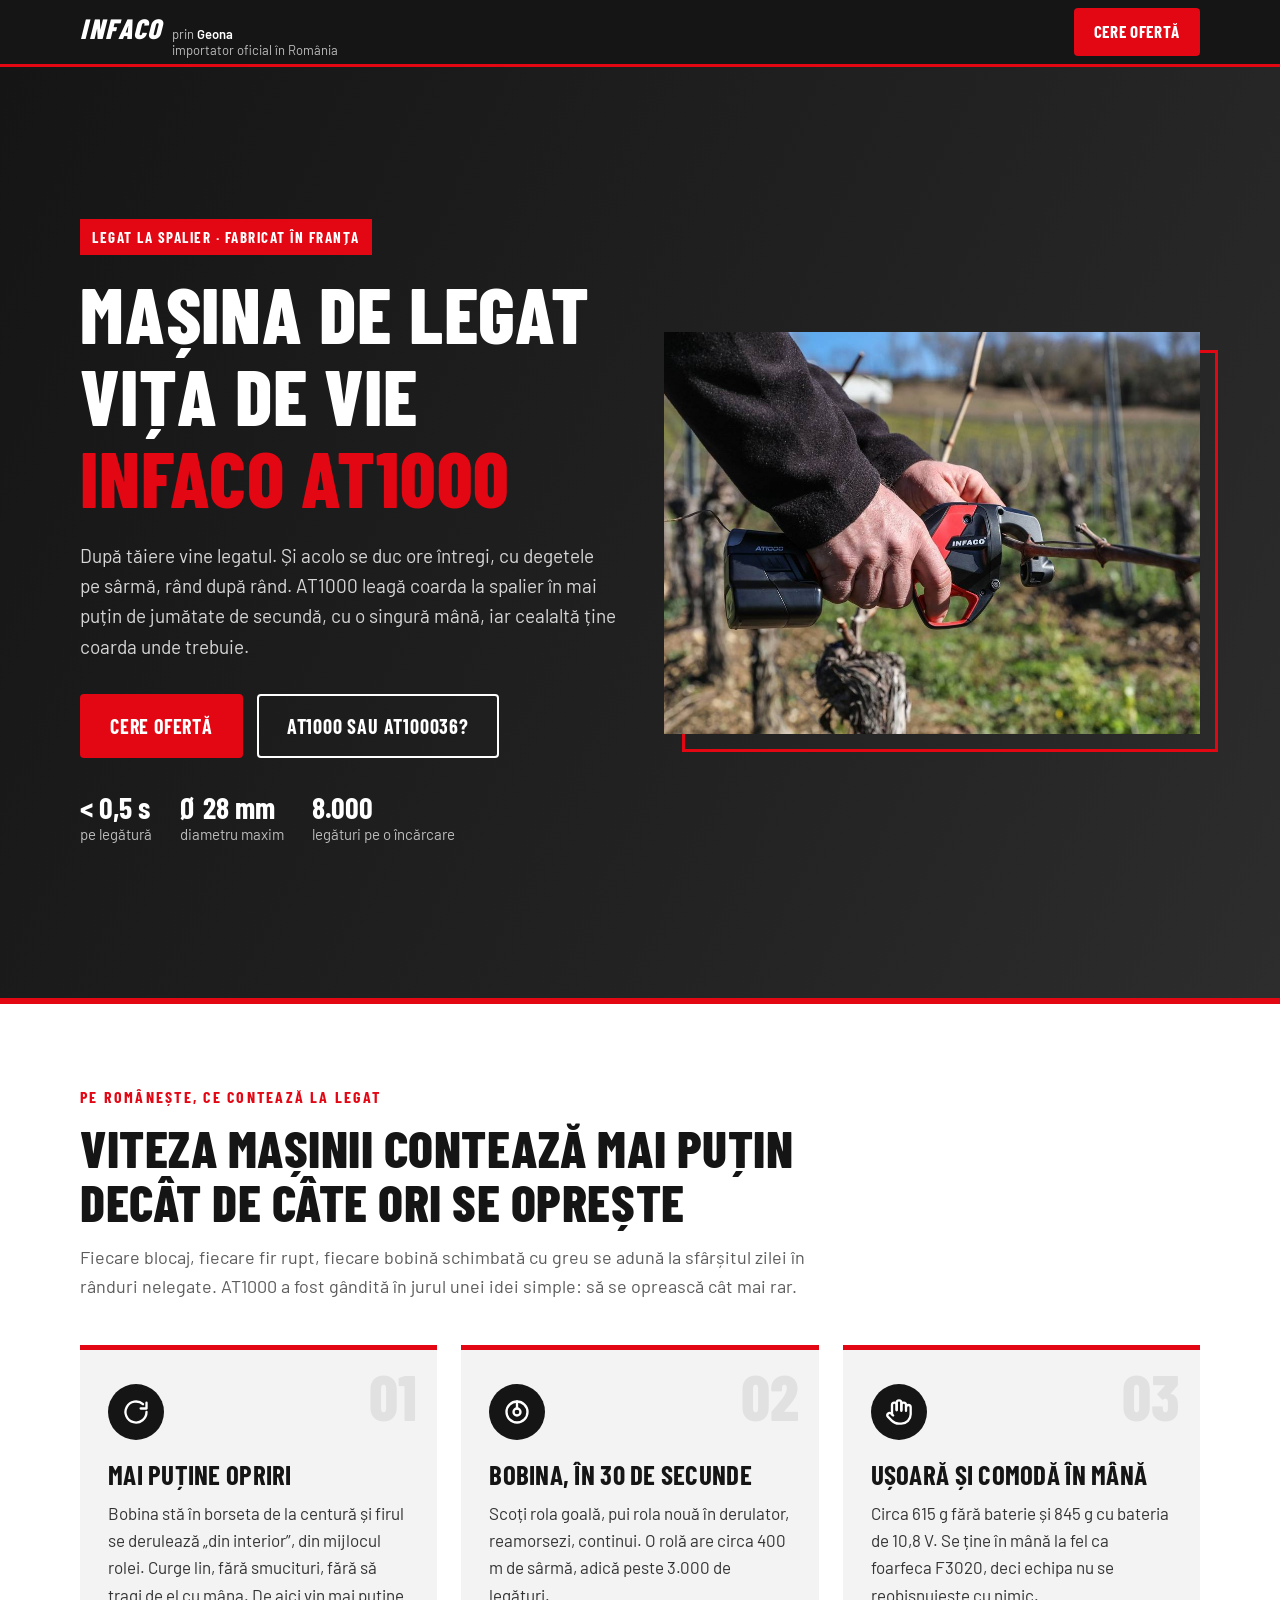
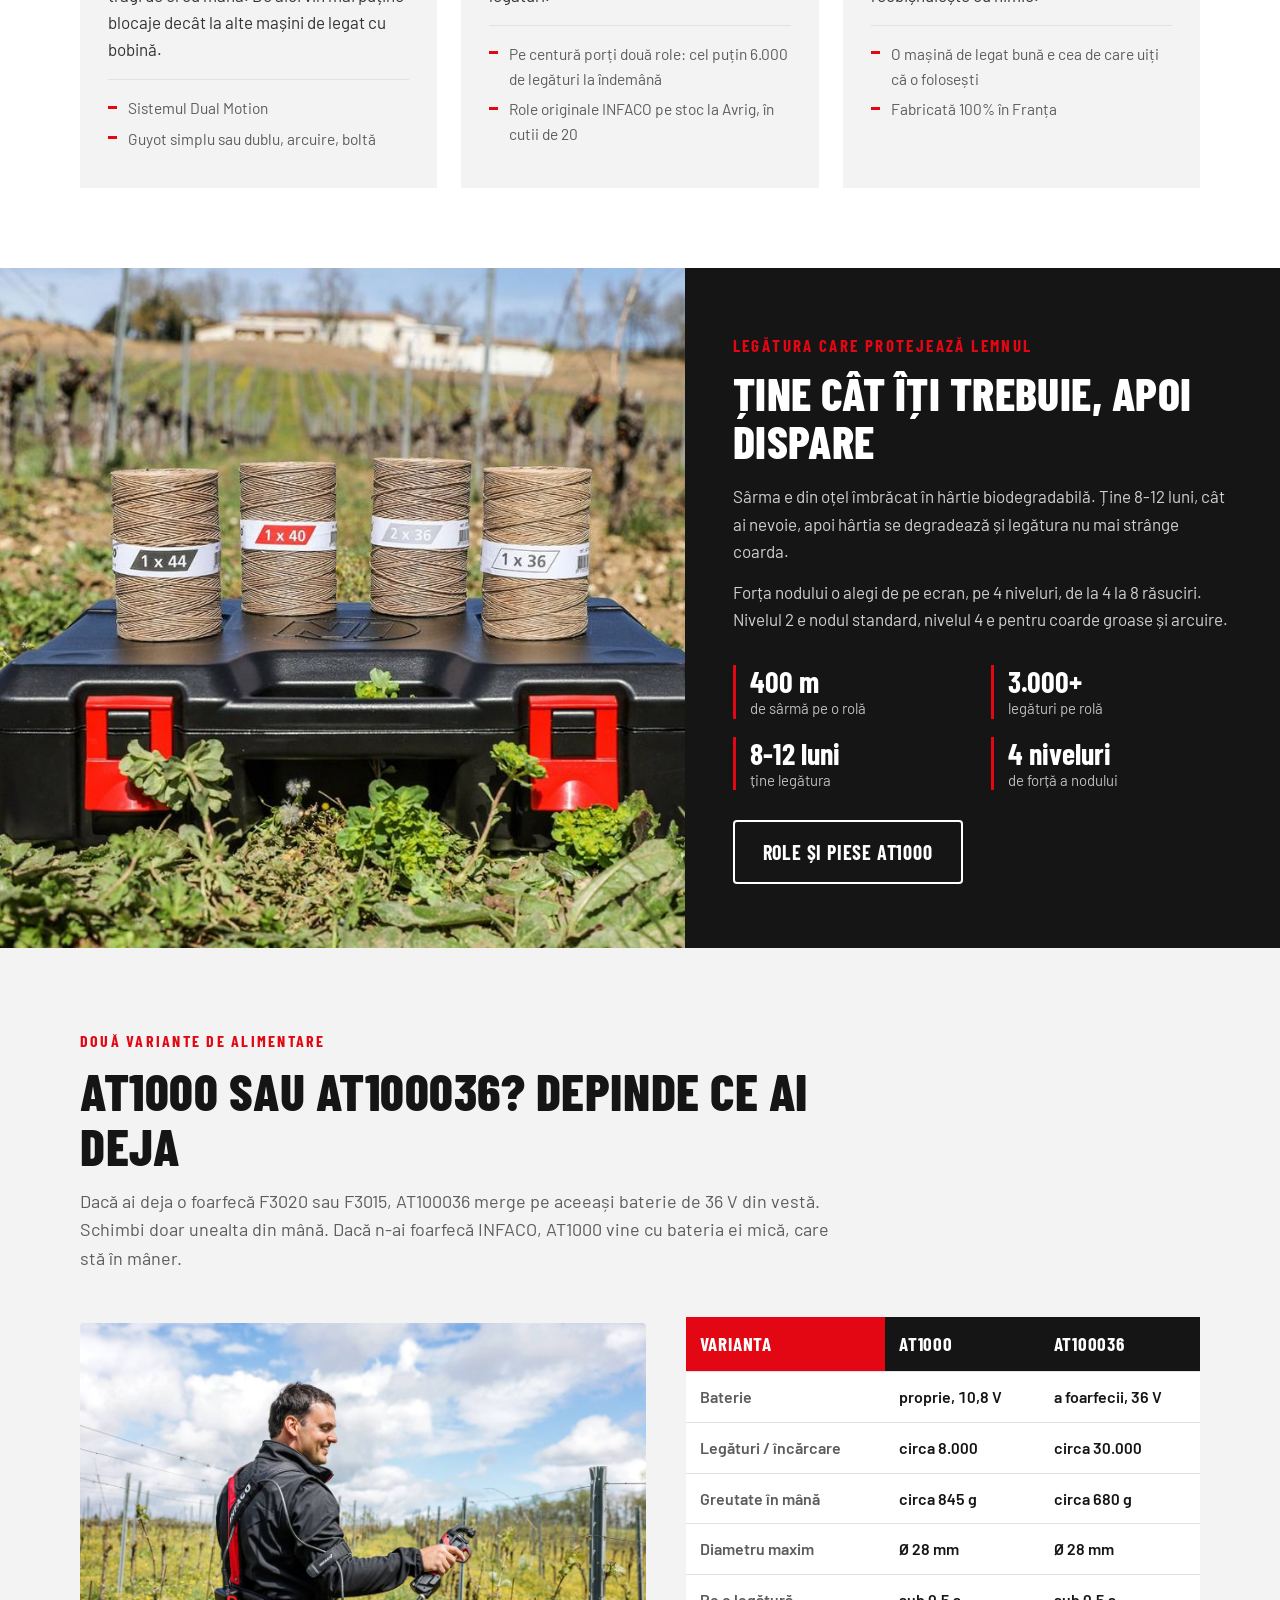
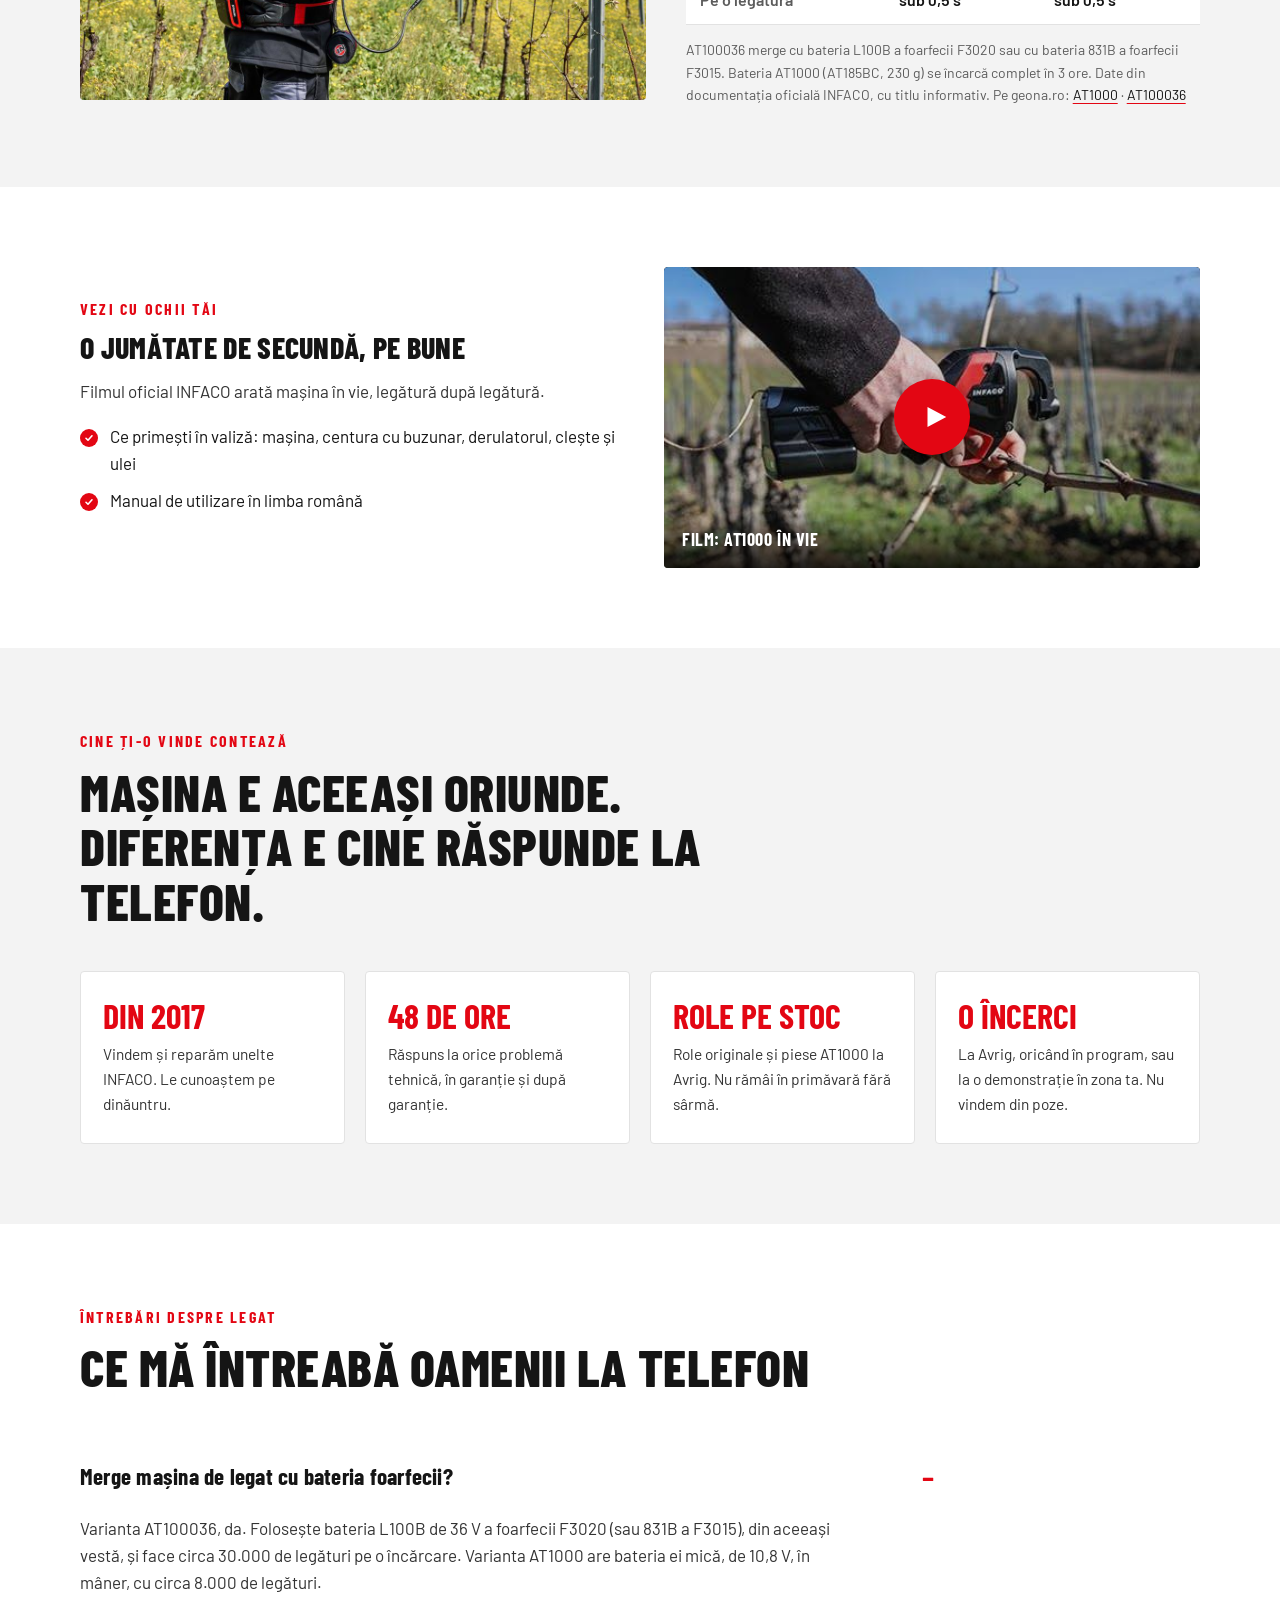
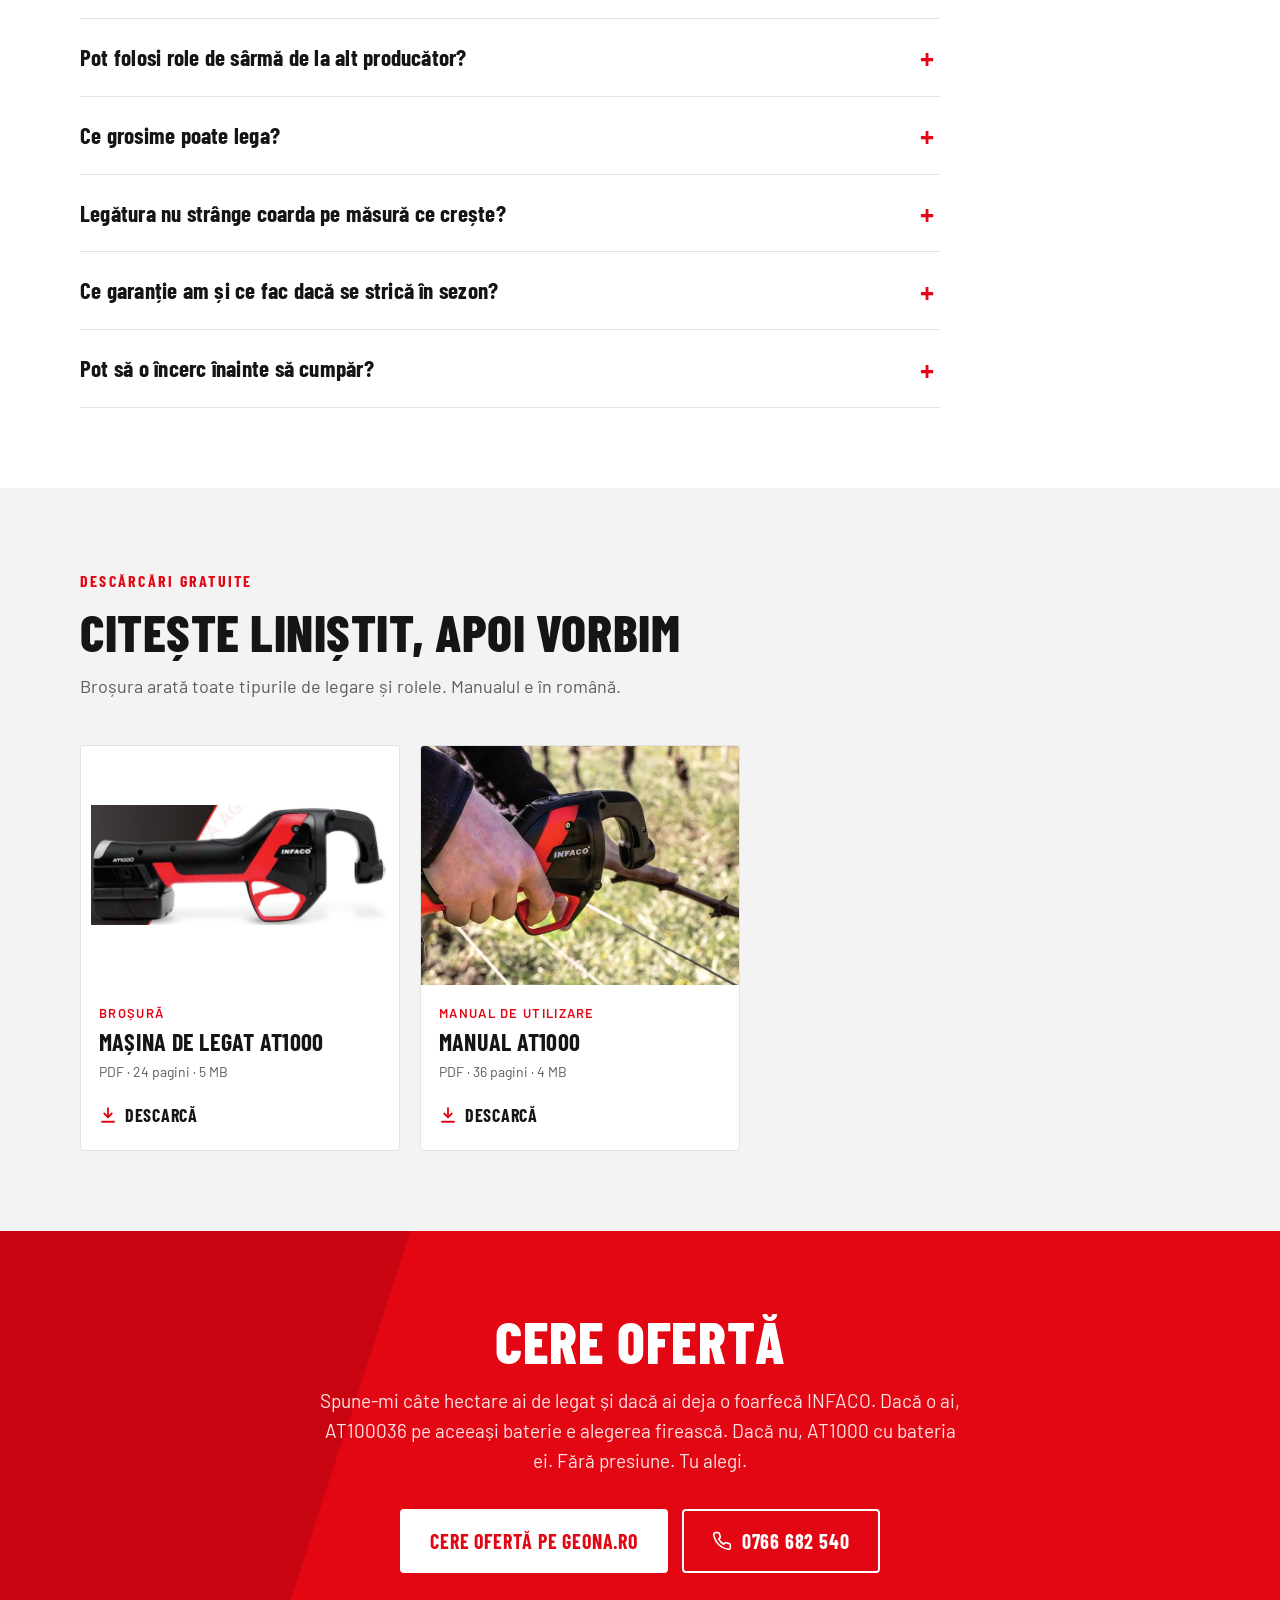
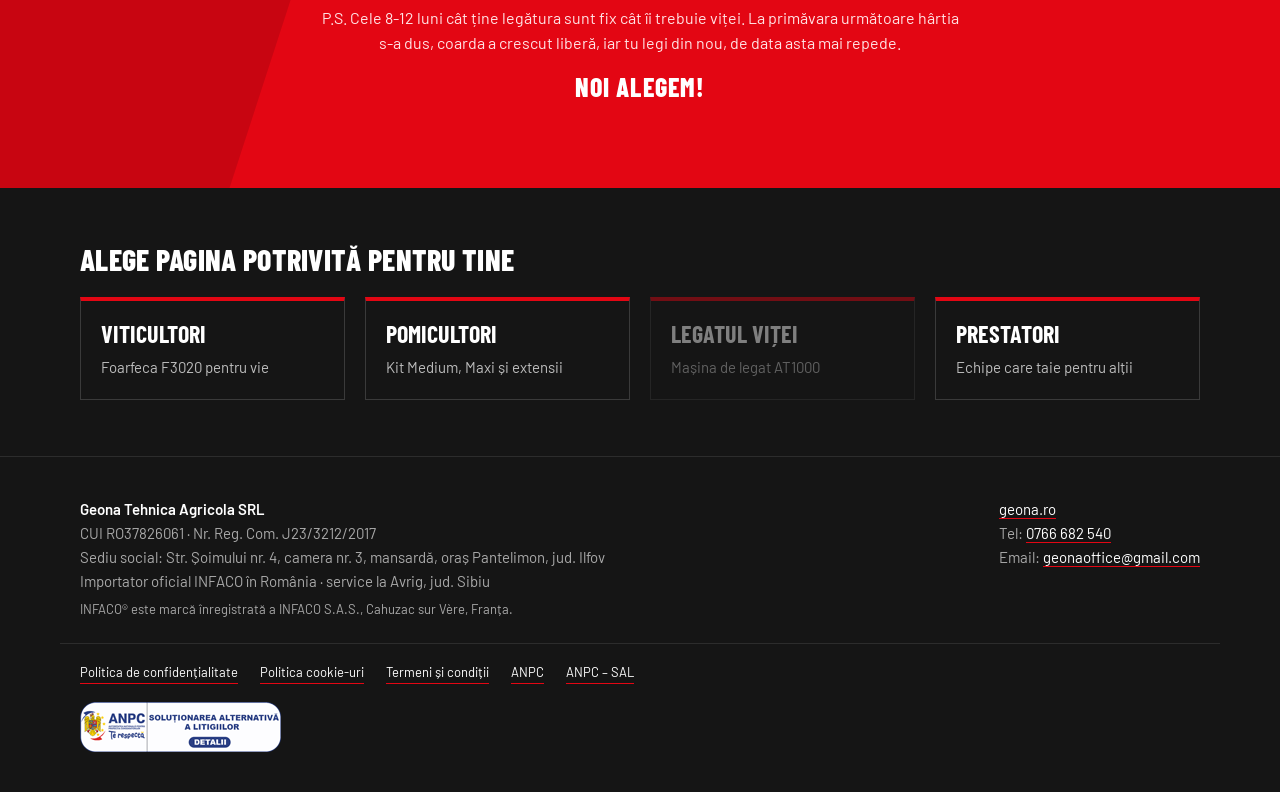
==== commit d8122f06: "Pictograma ANPC SAL + link nou reclamatiisal.anpc.ro (Ordinul ANPC 270/2026) Subsolul celor 4 landin" ====
--- a/legat-vita/index.html
+++ b/legat-vita/index.html
@@ -384,7 +384,10 @@
       <a href="https://geona.ro/politica-cookie-uri-ue/" target="_blank" rel="noopener">Politica cookie-uri</a>
       <a href="https://geona.ro/termeni-si-conditii/" target="_blank" rel="noopener">Termeni și condiții</a>
       <a href="https://anpc.ro/" target="_blank" rel="noopener">ANPC</a>
-      <a href="https://anpc.ro/ce-este-sal/" target="_blank" rel="noopener">ANPC – SAL</a>
+      <a href="https://reclamatiisal.anpc.ro" target="_blank" rel="noopener">ANPC – SAL</a>
+    </div>
+    <div class="container sal">
+      <a href="https://reclamatiisal.anpc.ro" target="_blank" rel="noopener"><img src="../img/SAL-PICTOGRAMA.png" width="201" height="50" alt="Soluționarea alternativă a litigiilor – ANPC" loading="lazy"></a>
     </div>
   </footer>
 
--- a/css/stil.css
+++ b/css/stil.css
@@ -285,6 +285,9 @@
 footer a { color: var(--alb); text-decoration: none; border-bottom: 1px solid var(--rosu); }
 footer .mic { font-size: 13px; margin-top: 6px; }
 footer .legal { justify-content: flex-start; gap: 8px 22px; margin-top: 24px; padding-top: 18px; border-top: 1px solid #2c2c2c; font-size: 13px; }
+footer .sal { margin-top: 18px; }
+footer .sal a { border-bottom: 0; display: inline-block; }
+footer .sal img { display: block; width: 201px; height: 50px; }
 
 /* ---------- Responsive ---------- */
 @media (max-width: 980px) {
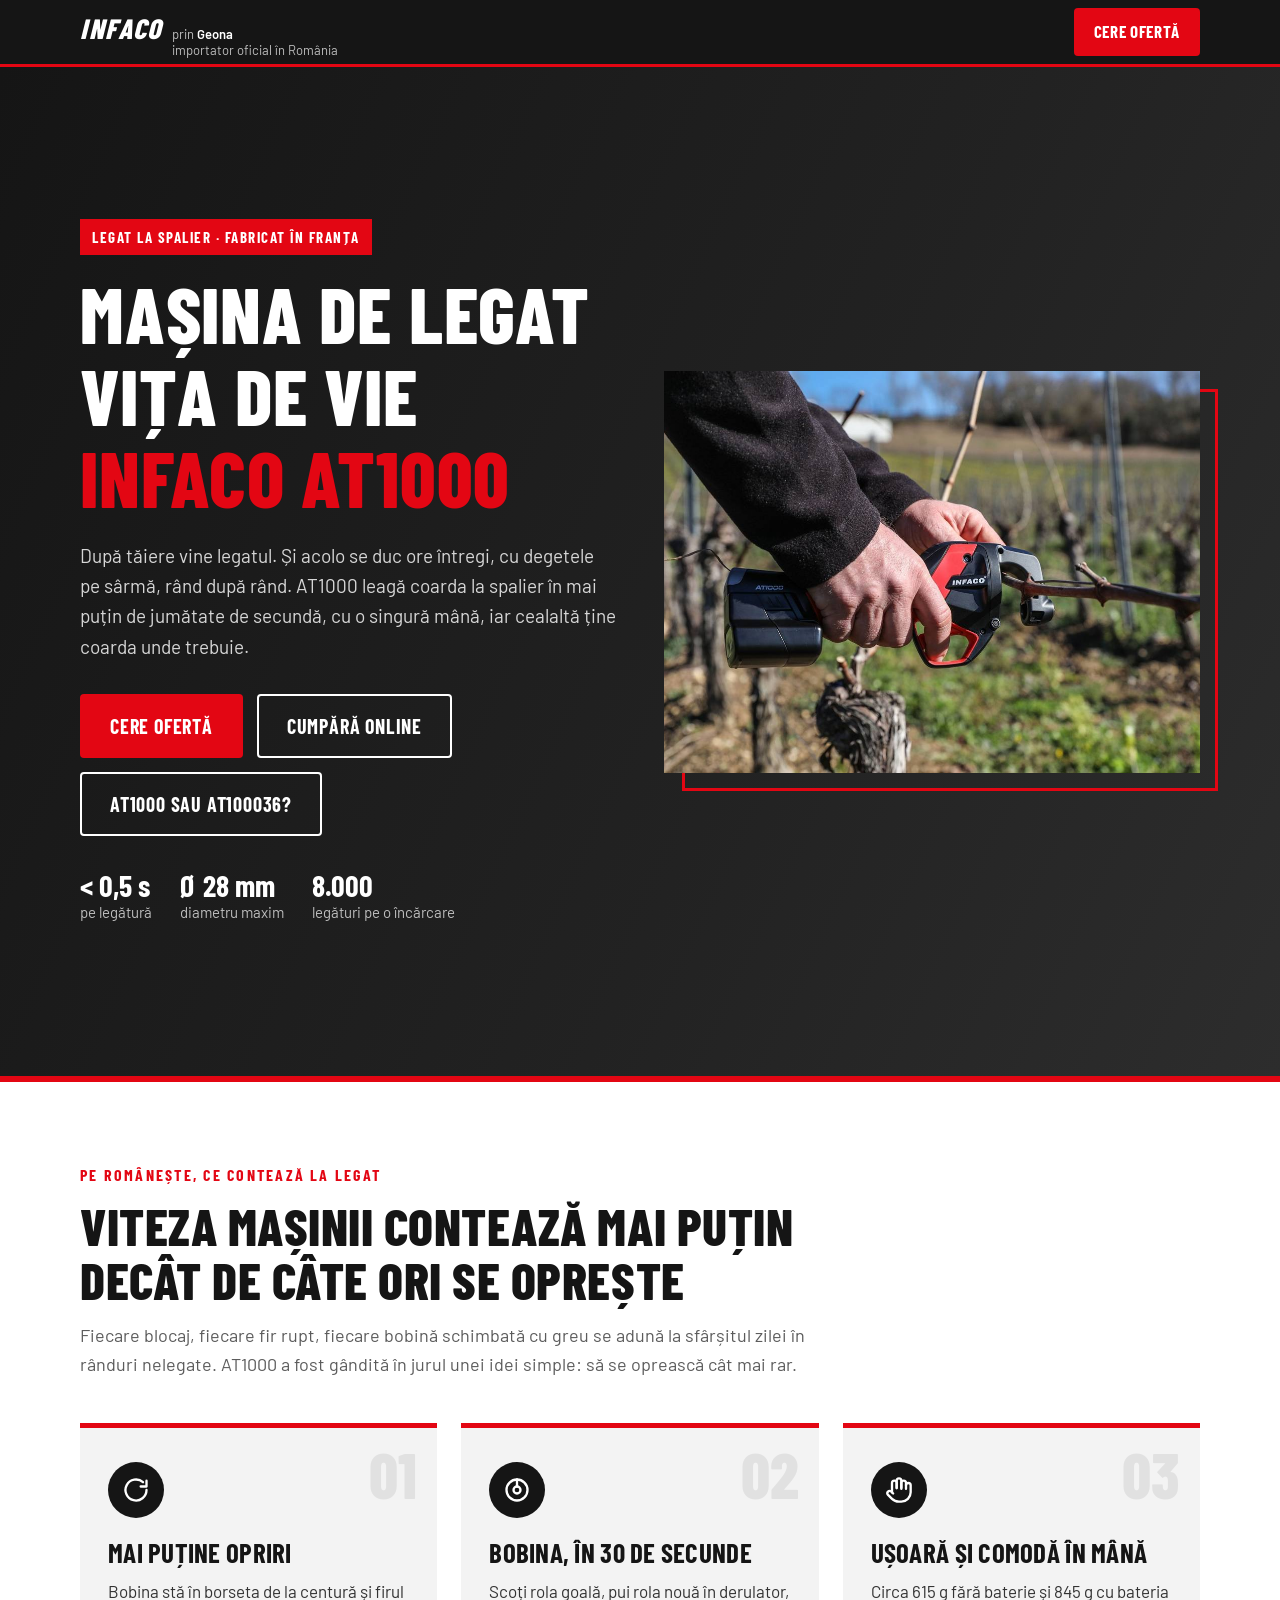
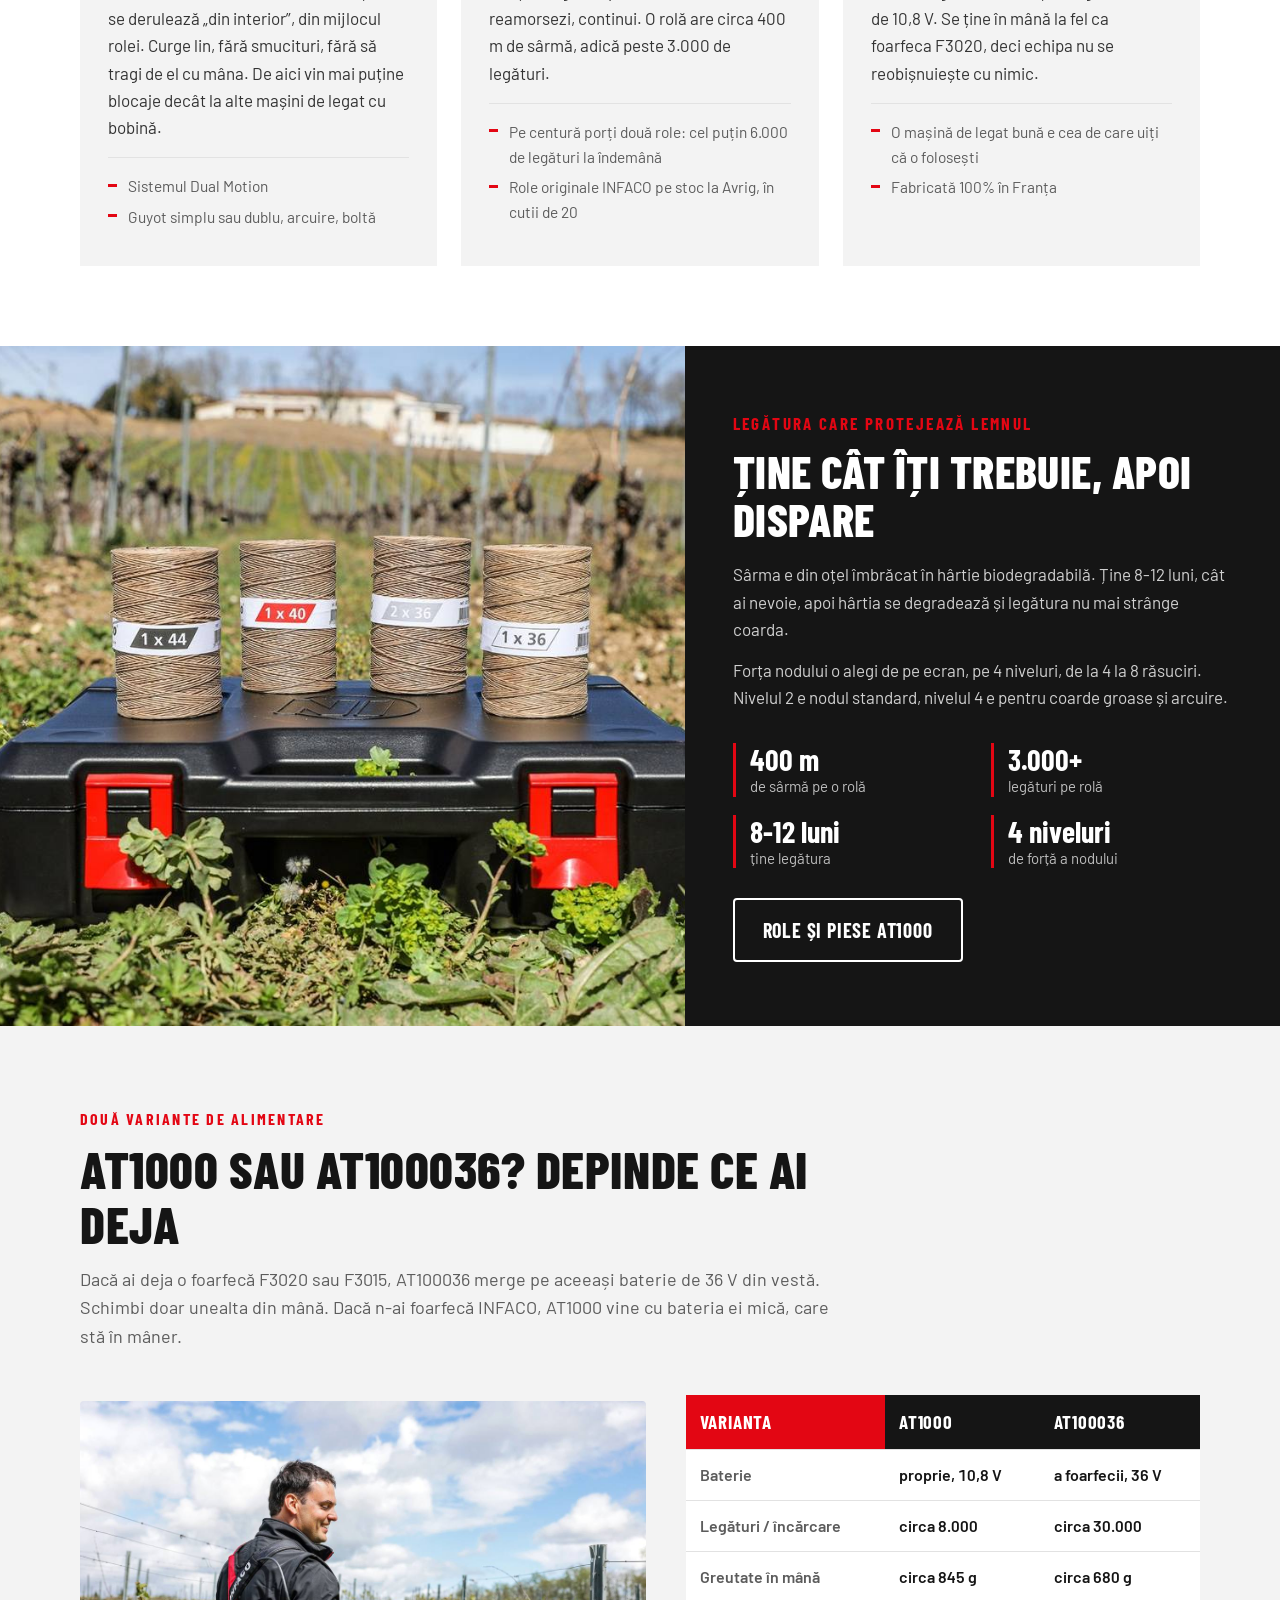
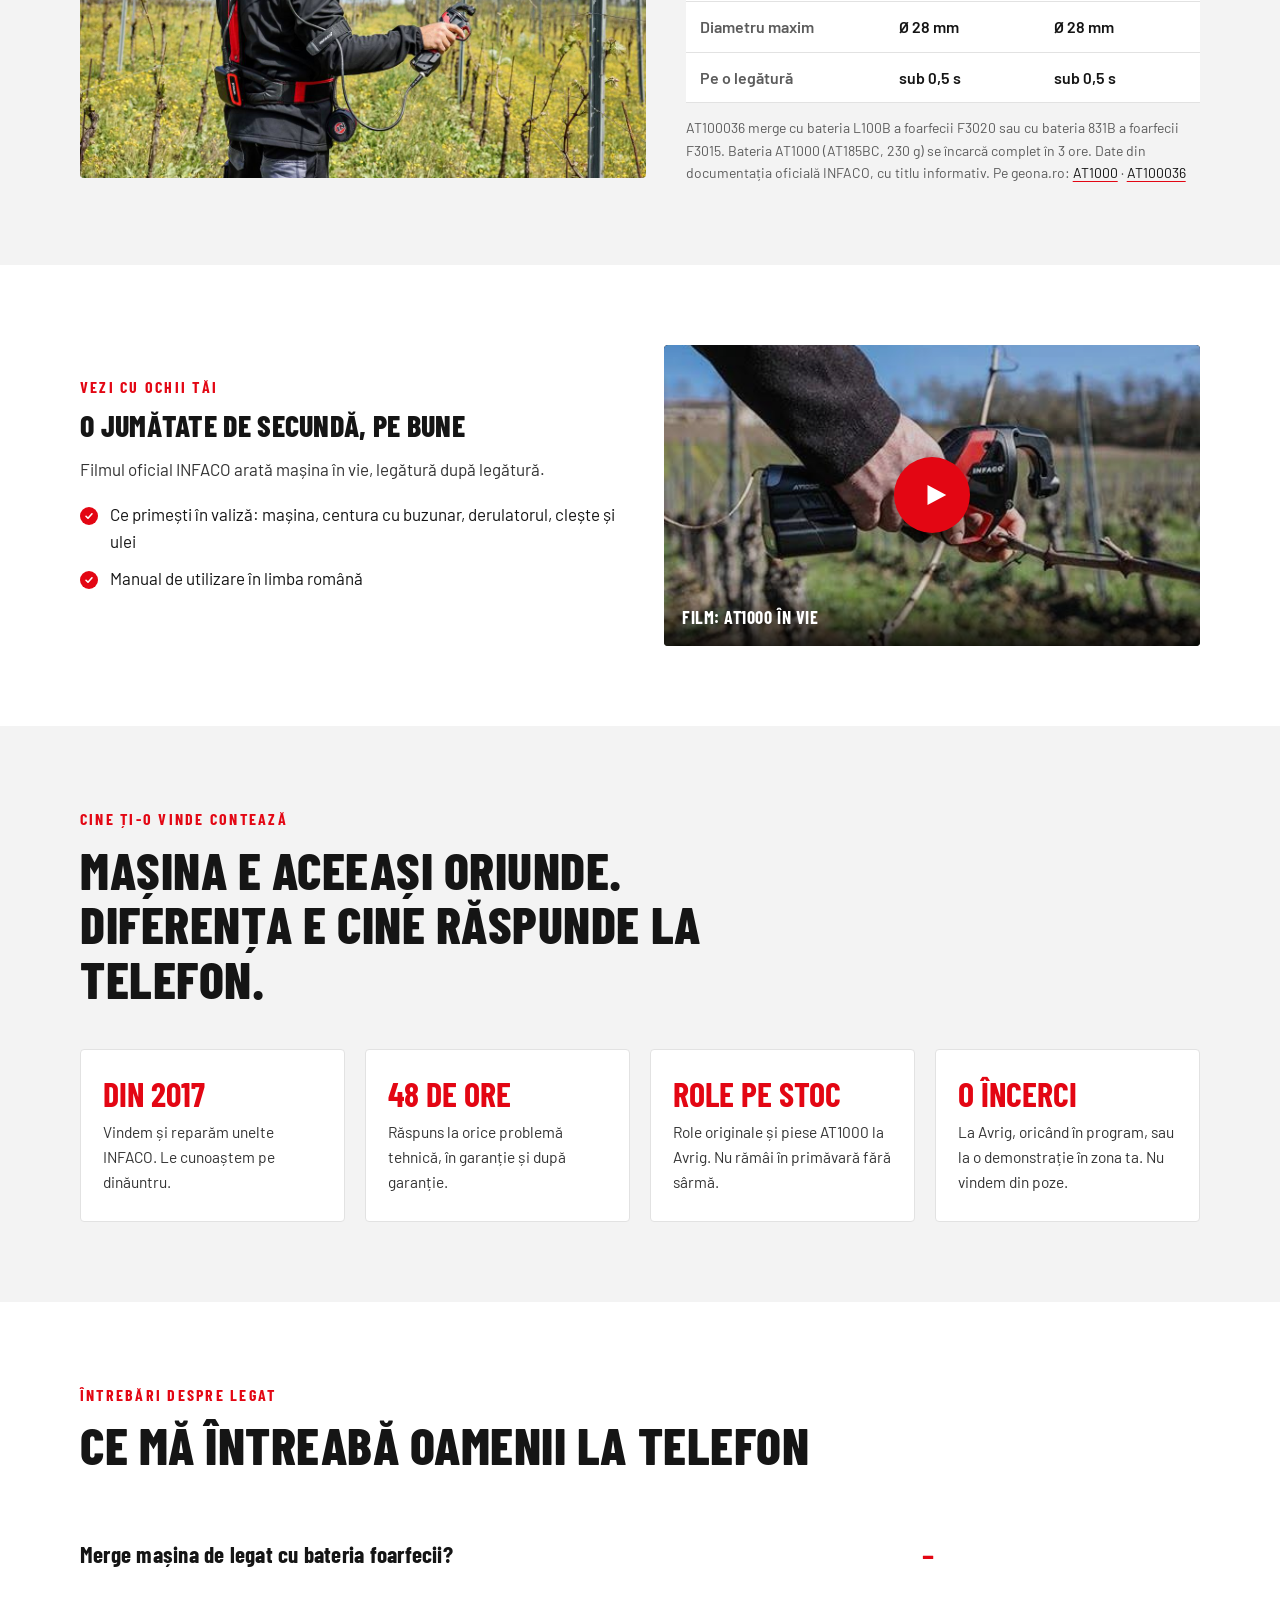
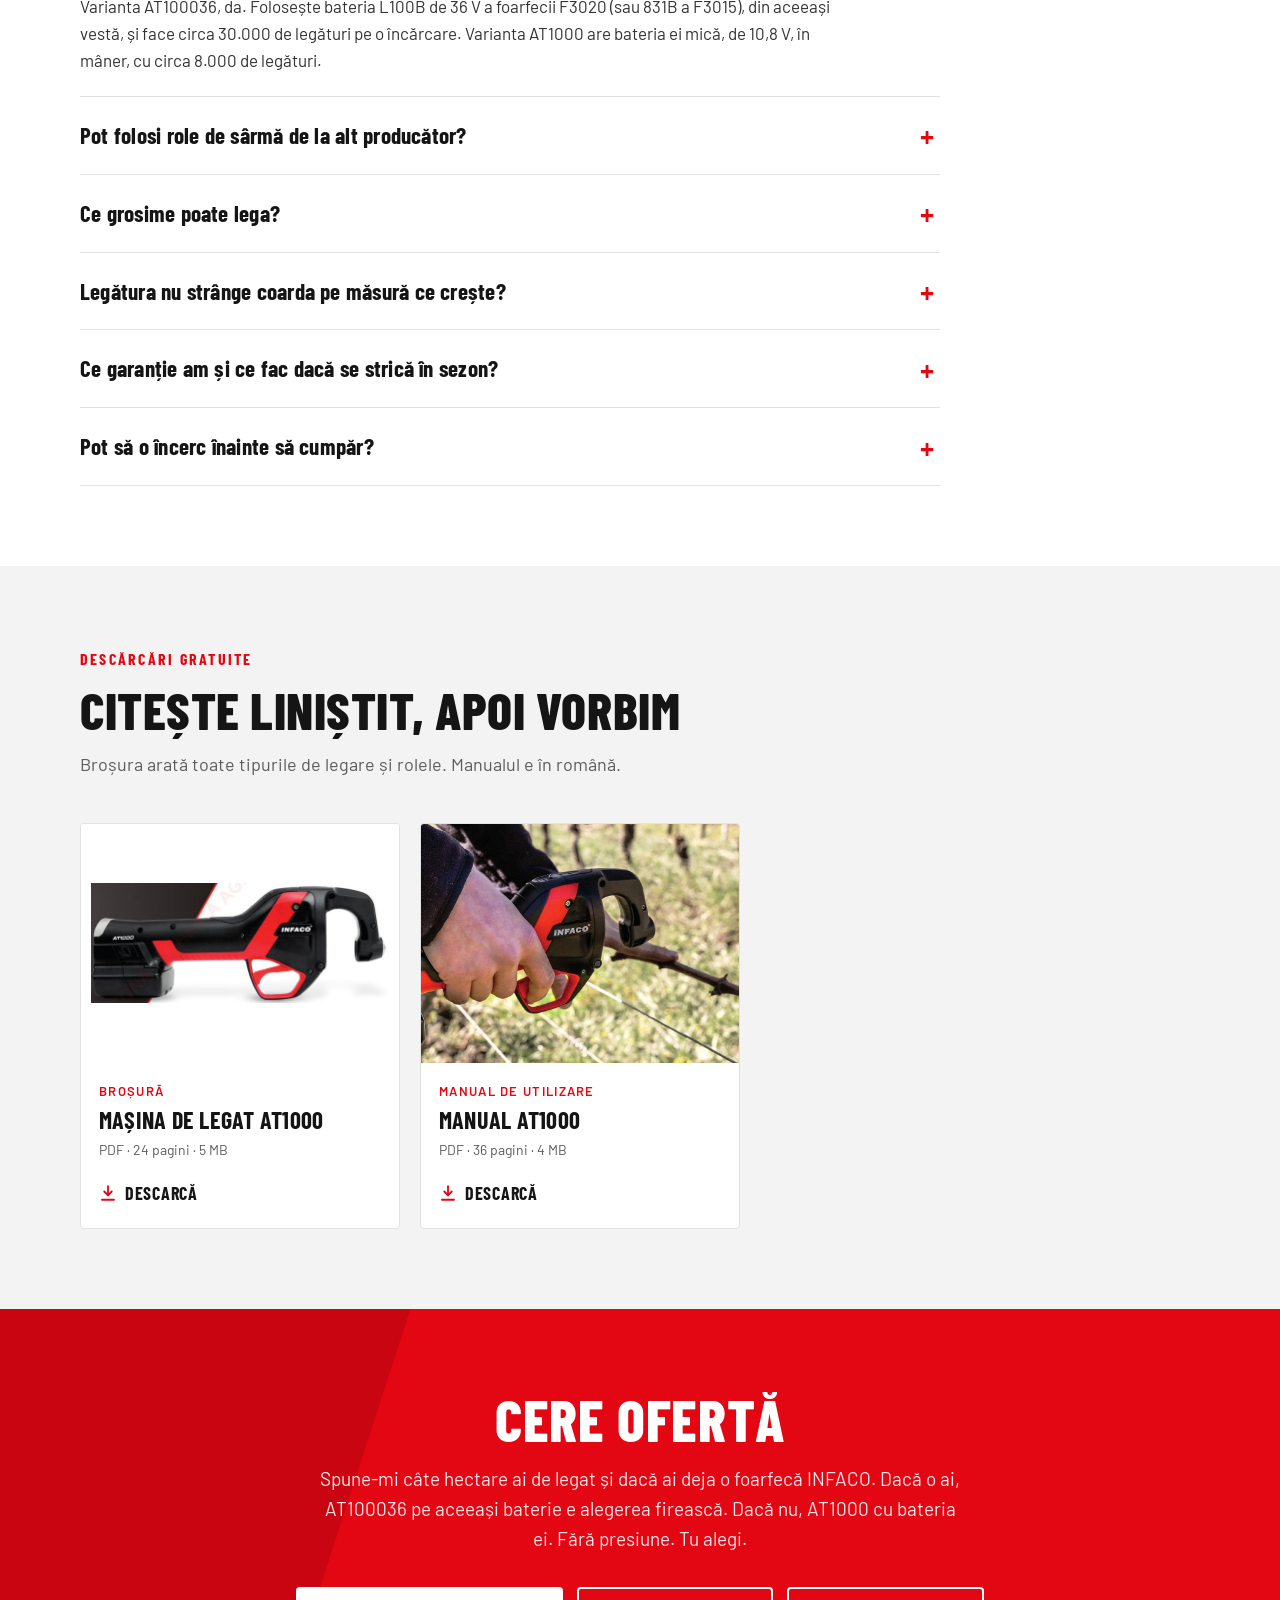
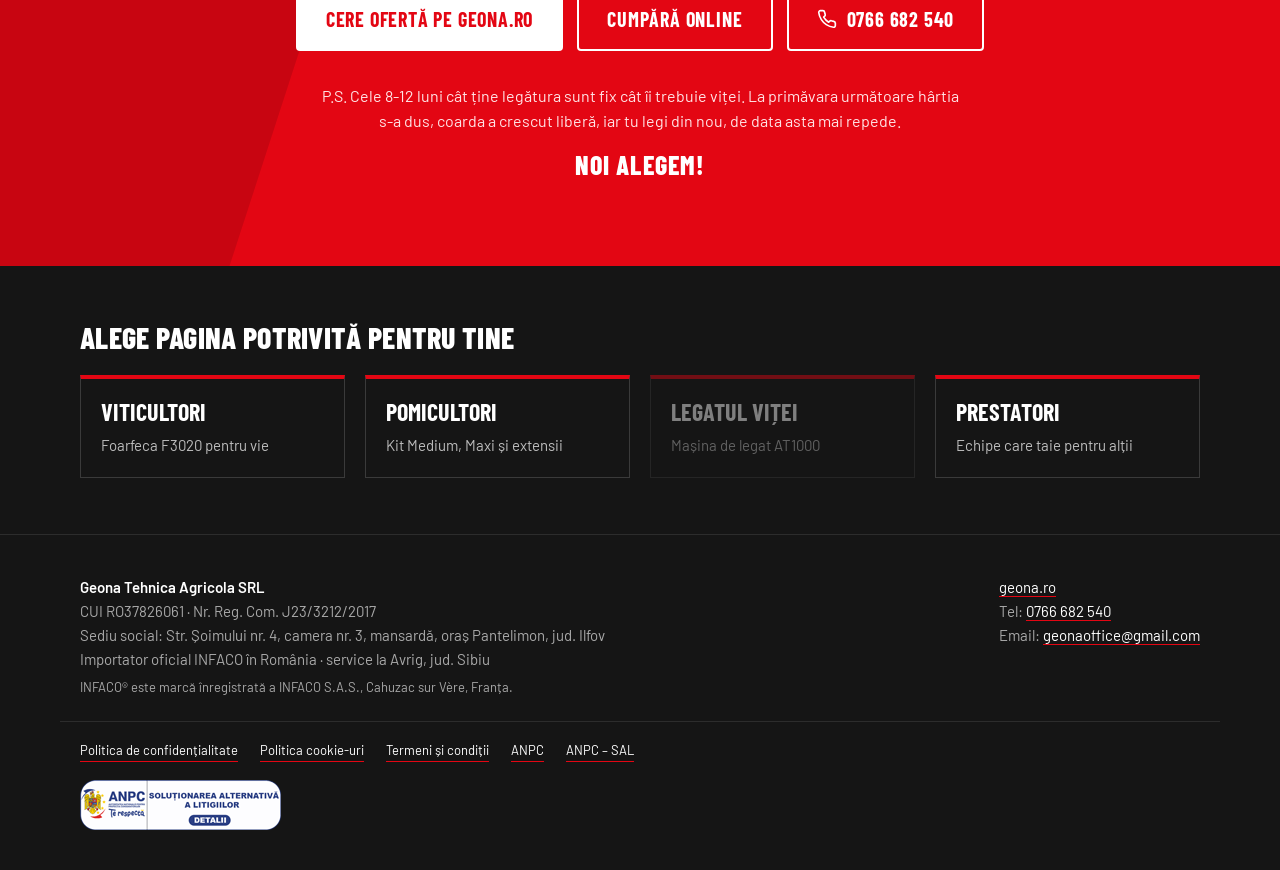
==== commit e019060d: "Buton „Cumpără online” spre geona.ro/magazin pe cele 4 landing-uri Lângă „Cere ofertă”, în prima sec" ====
--- a/legat-vita/index.html
+++ b/legat-vita/index.html
@@ -110,6 +110,7 @@
           <p class="lead">După tăiere vine legatul. Și acolo se duc ore întregi, cu degetele pe sârmă, rând după rând. AT1000 leagă coarda la spalier în mai puțin de jumătate de secundă, cu o singură mână, iar cealaltă ține coarda unde trebuie.</p>
           <div class="butoane">
             <a class="btn btn-rosu" href="#oferta">Cere ofertă</a>
+            <a class="btn btn-contur" href="https://geona.ro/magazin/?utm_source=landing-infaco&amp;utm_medium=referral&amp;utm_campaign=legat-vita&amp;utm_content=cumpara" target="_blank" rel="noopener">Cumpără online</a>
             <a class="btn btn-contur" href="#variante">AT1000 sau AT100036?</a>
           </div>
           <div class="hero-fapte">
@@ -341,6 +342,7 @@
         <p>Spune-mi câte hectare ai de legat și dacă ai deja o foarfecă INFACO. Dacă o ai, AT100036 pe aceeași baterie e alegerea firească. Dacă nu, AT1000 cu bateria ei. Fără presiune. Tu alegi.</p>
         <div class="butoane">
           <a class="btn btn-alb" href="https://geona.ro/contact/?utm_source=landing-infaco&amp;utm_medium=referral&amp;utm_campaign=legat-vita" target="_blank" rel="noopener">Cere ofertă pe geona.ro</a>
+          <a class="btn btn-contur" href="https://geona.ro/magazin/?utm_source=landing-infaco&amp;utm_medium=referral&amp;utm_campaign=legat-vita&amp;utm_content=cumpara" target="_blank" rel="noopener">Cumpără online</a>
           <a class="btn btn-contur" href="tel:+40766682540">
             <svg viewBox="0 0 24 24" fill="none" stroke="currentColor" stroke-width="2" stroke-linecap="round" stroke-linejoin="round" aria-hidden="true"><path d="M22 16.9v3a2 2 0 0 1-2.2 2 19.8 19.8 0 0 1-8.6-3.1 19.5 19.5 0 0 1-6-6A19.8 19.8 0 0 1 2.1 4.2 2 2 0 0 1 4.1 2h3a2 2 0 0 1 2 1.7c.1.9.4 1.8.7 2.7a2 2 0 0 1-.5 2.1L8 9.8a16 16 0 0 0 6 6l1.3-1.3a2 2 0 0 1 2.1-.4c.9.3 1.8.6 2.7.7a2 2 0 0 1 1.7 2z"/></svg>
             0766 682 540
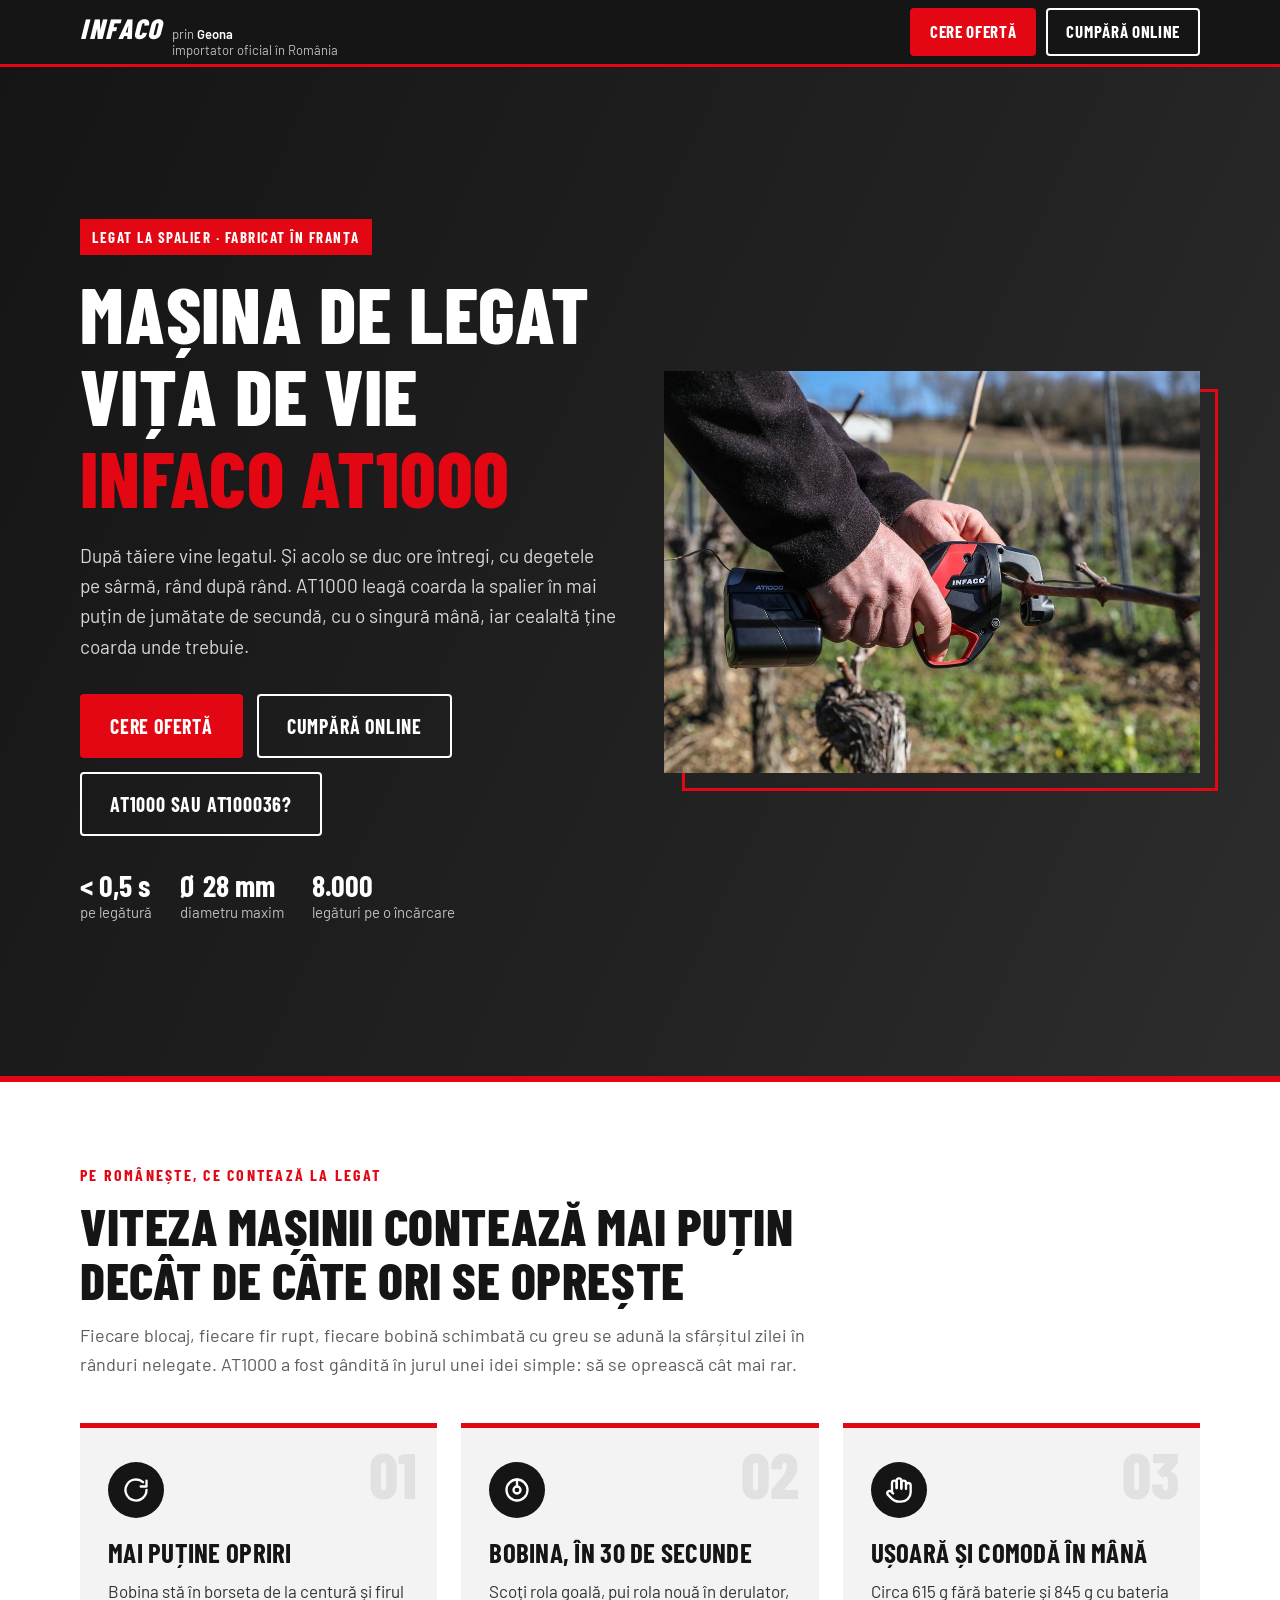
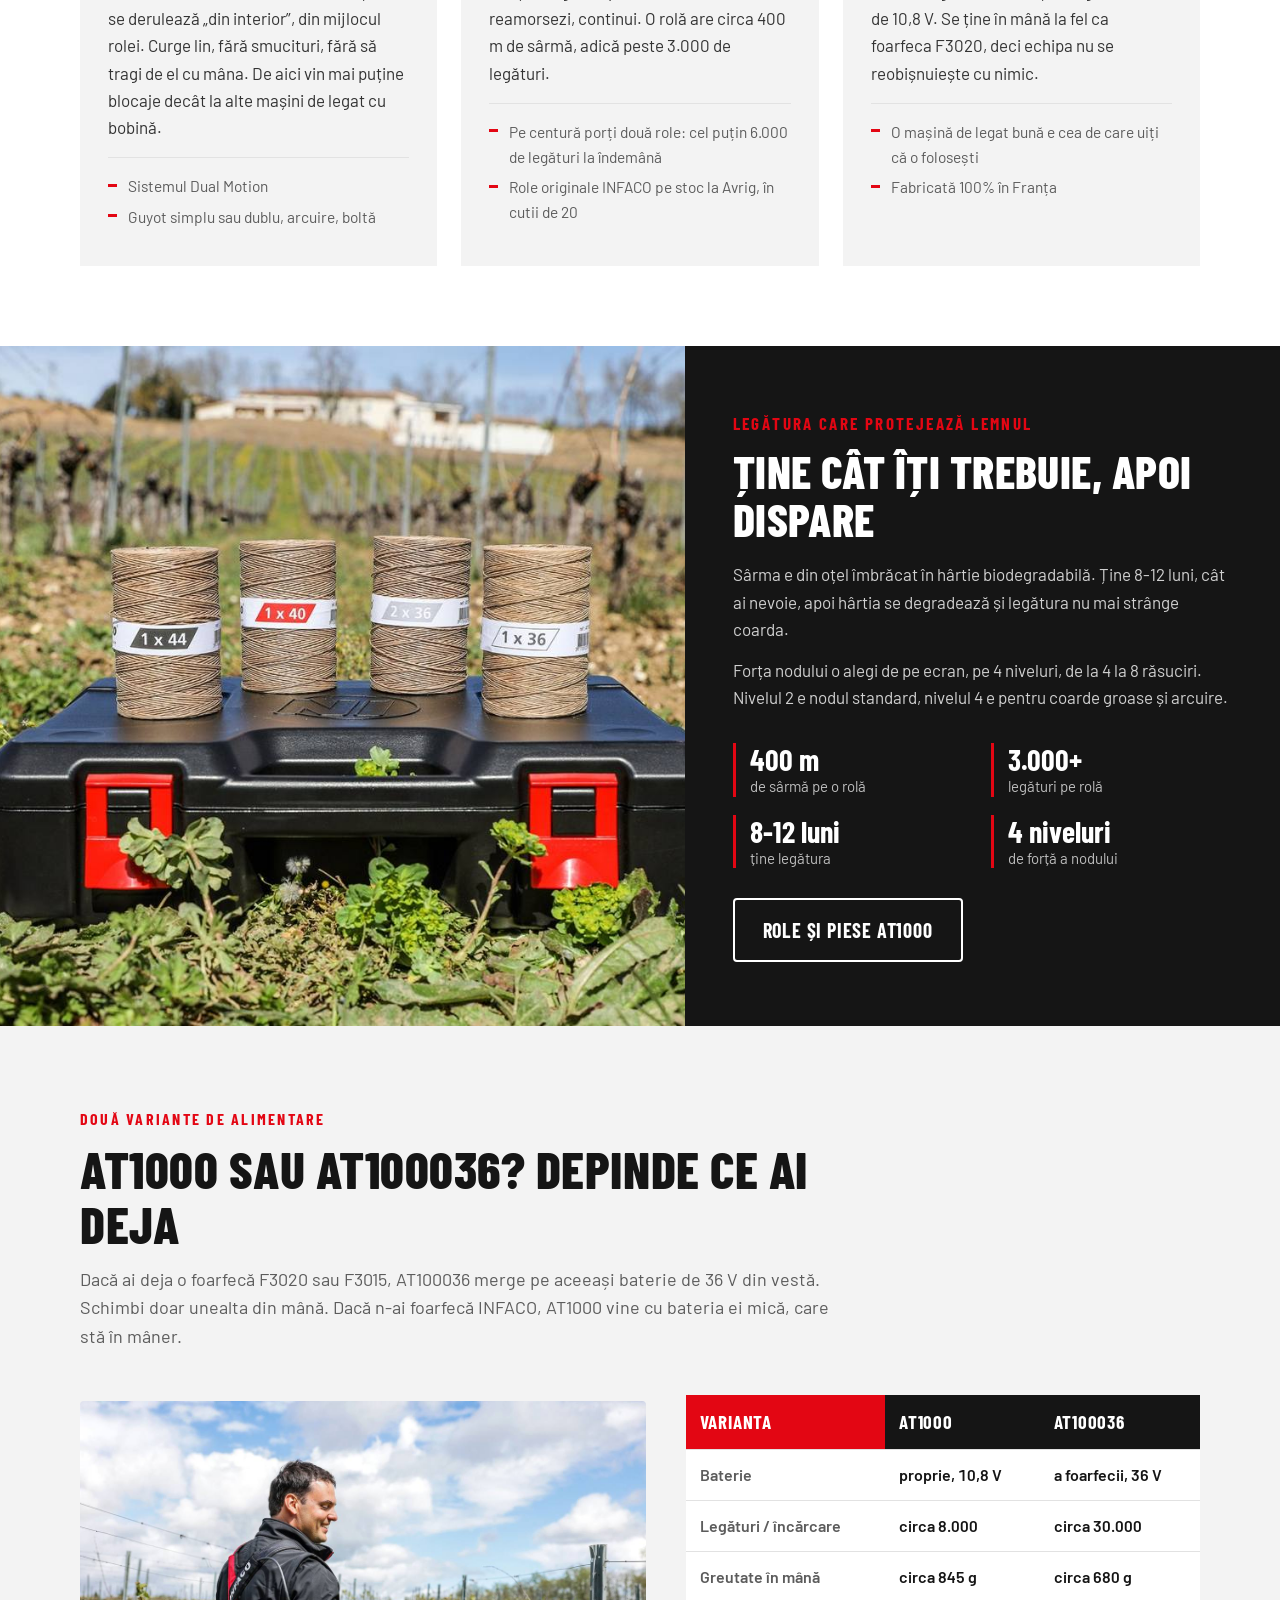
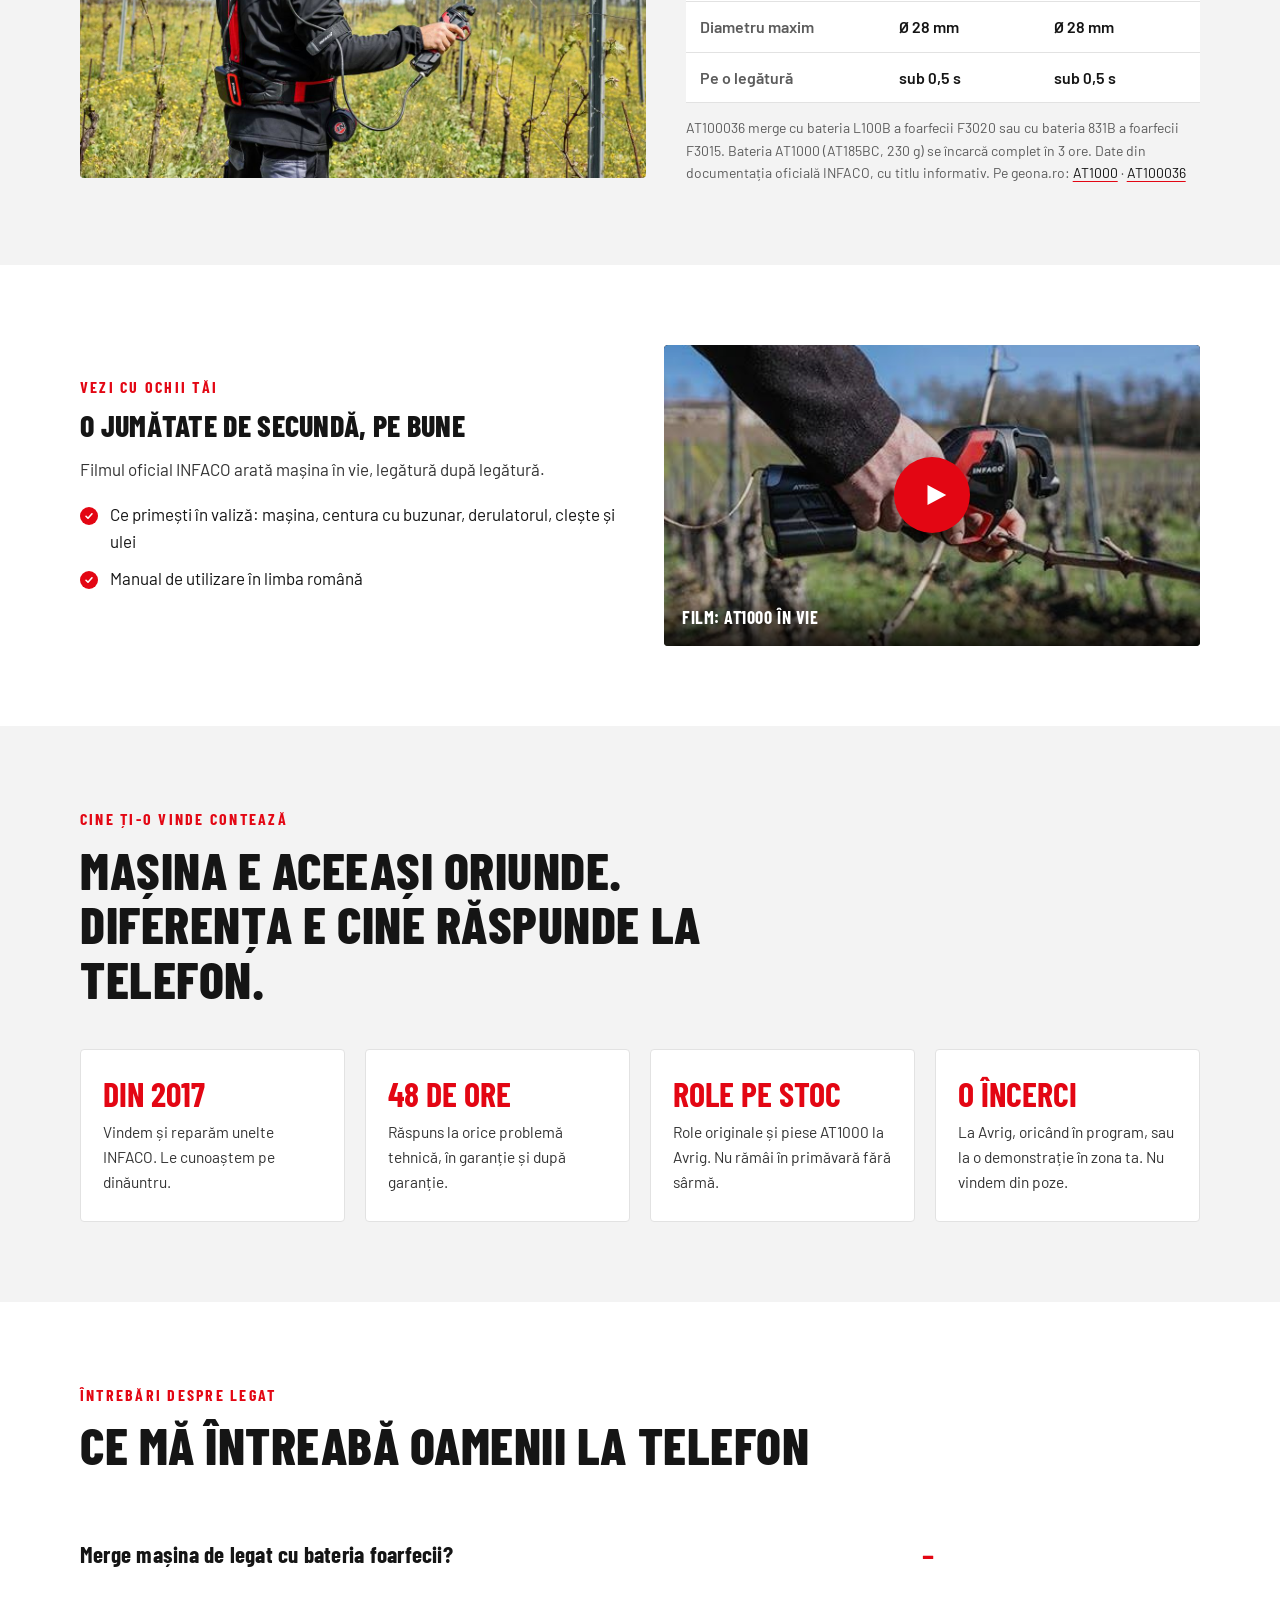
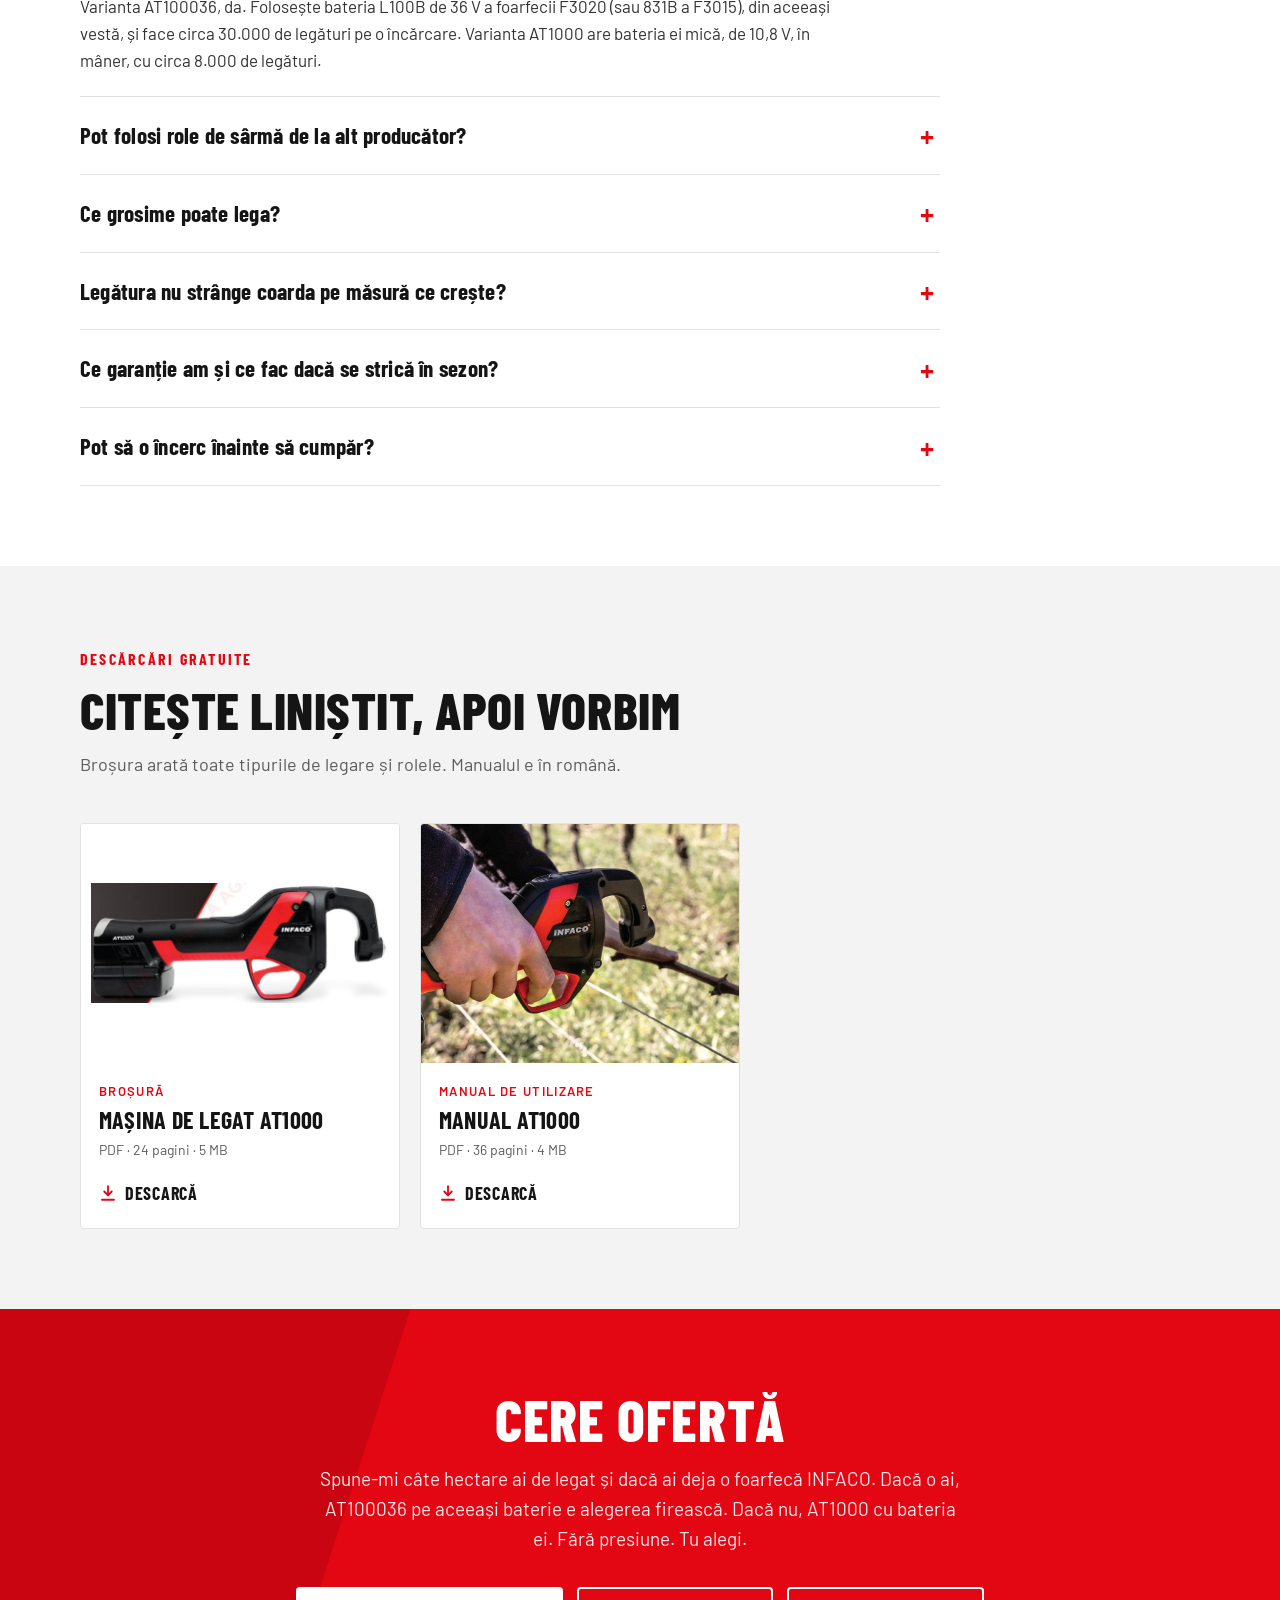
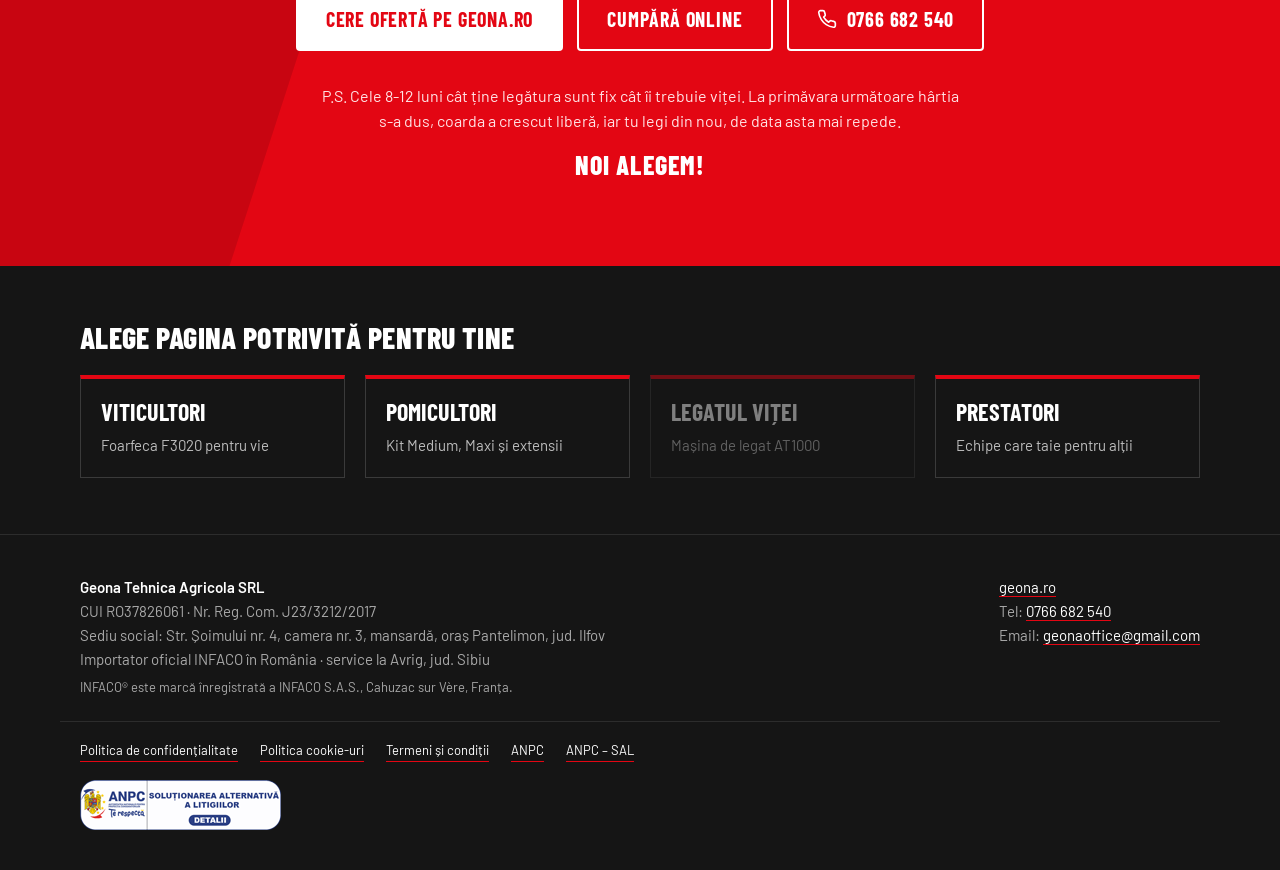
==== commit 82d8928c: "„Cumpără online” și în bara de sus + la mijlocul paginii viticultori Bara de sus (toate 4 landing-ur" ====
--- a/legat-vita/index.html
+++ b/legat-vita/index.html
@@ -96,7 +96,10 @@
         <span class="logo-infaco">INFACO</span>
         <span class="logo-dealer">prin <strong>Geona</strong><br>importator oficial în România</span>
       </a>
-      <a class="btn btn-rosu" href="#oferta">Cere ofertă</a>
+      <div class="antet-butoane">
+        <a class="btn btn-rosu" href="#oferta">Cere ofertă</a>
+        <a class="btn btn-contur" href="https://geona.ro/magazin/?utm_source=landing-infaco&amp;utm_medium=referral&amp;utm_campaign=legat-vita&amp;utm_content=cumpara-antet" target="_blank" rel="noopener"><span>Cumpără<span class="fara-mobil"> online</span></span></a>
+      </div>
     </div>
   </header>
 
--- a/css/stil.css
+++ b/css/stil.css
@@ -67,6 +67,7 @@
 .logo-dealer { font-size: 13px; color: #bdbdbd; line-height: 1.2; }
 .logo-dealer strong { color: var(--alb); font-weight: 600; }
 .antet .btn { min-height: 42px; padding: 8px 18px; font-size: 17px; }
+.antet-butoane { display: flex; gap: 10px; }
 
 /* ---------- Hero ---------- */
 .hero {
@@ -259,6 +260,7 @@
 .oferta h2 { font-size: clamp(36px, 5vw, 58px); font-weight: 800; margin-bottom: 14px; }
 .oferta p { max-width: 640px; margin: 0 auto 32px; font-size: 19px; color: #ffe3e5; }
 .oferta .butoane { display: flex; flex-wrap: wrap; justify-content: center; gap: 14px; }
+.banda-foto .butoane { display: flex; flex-wrap: wrap; gap: 14px; }
 .oferta .btn-alb { background: var(--alb); color: var(--rosu); }
 .oferta .btn-alb:hover { background: var(--negru); color: var(--alb); }
 .oferta p.ps { margin: 32px auto 0; font-size: 16px; }
@@ -314,6 +316,9 @@
   .faq summary { font-size: 20px; }
 }
 @media (max-width: 480px) {
+  .antet-butoane { gap: 6px; }
+  .antet .btn { padding: 8px 10px; font-size: 15px; }
+  .fara-mobil { display: none; }
   .descarcari-grid, .descarcari-grid.doua, .grila-4 { grid-template-columns: 1fr; }
   .cifre { grid-template-columns: 1fr 1fr; gap: 14px; }
   .cifre b { font-size: 26px; }
